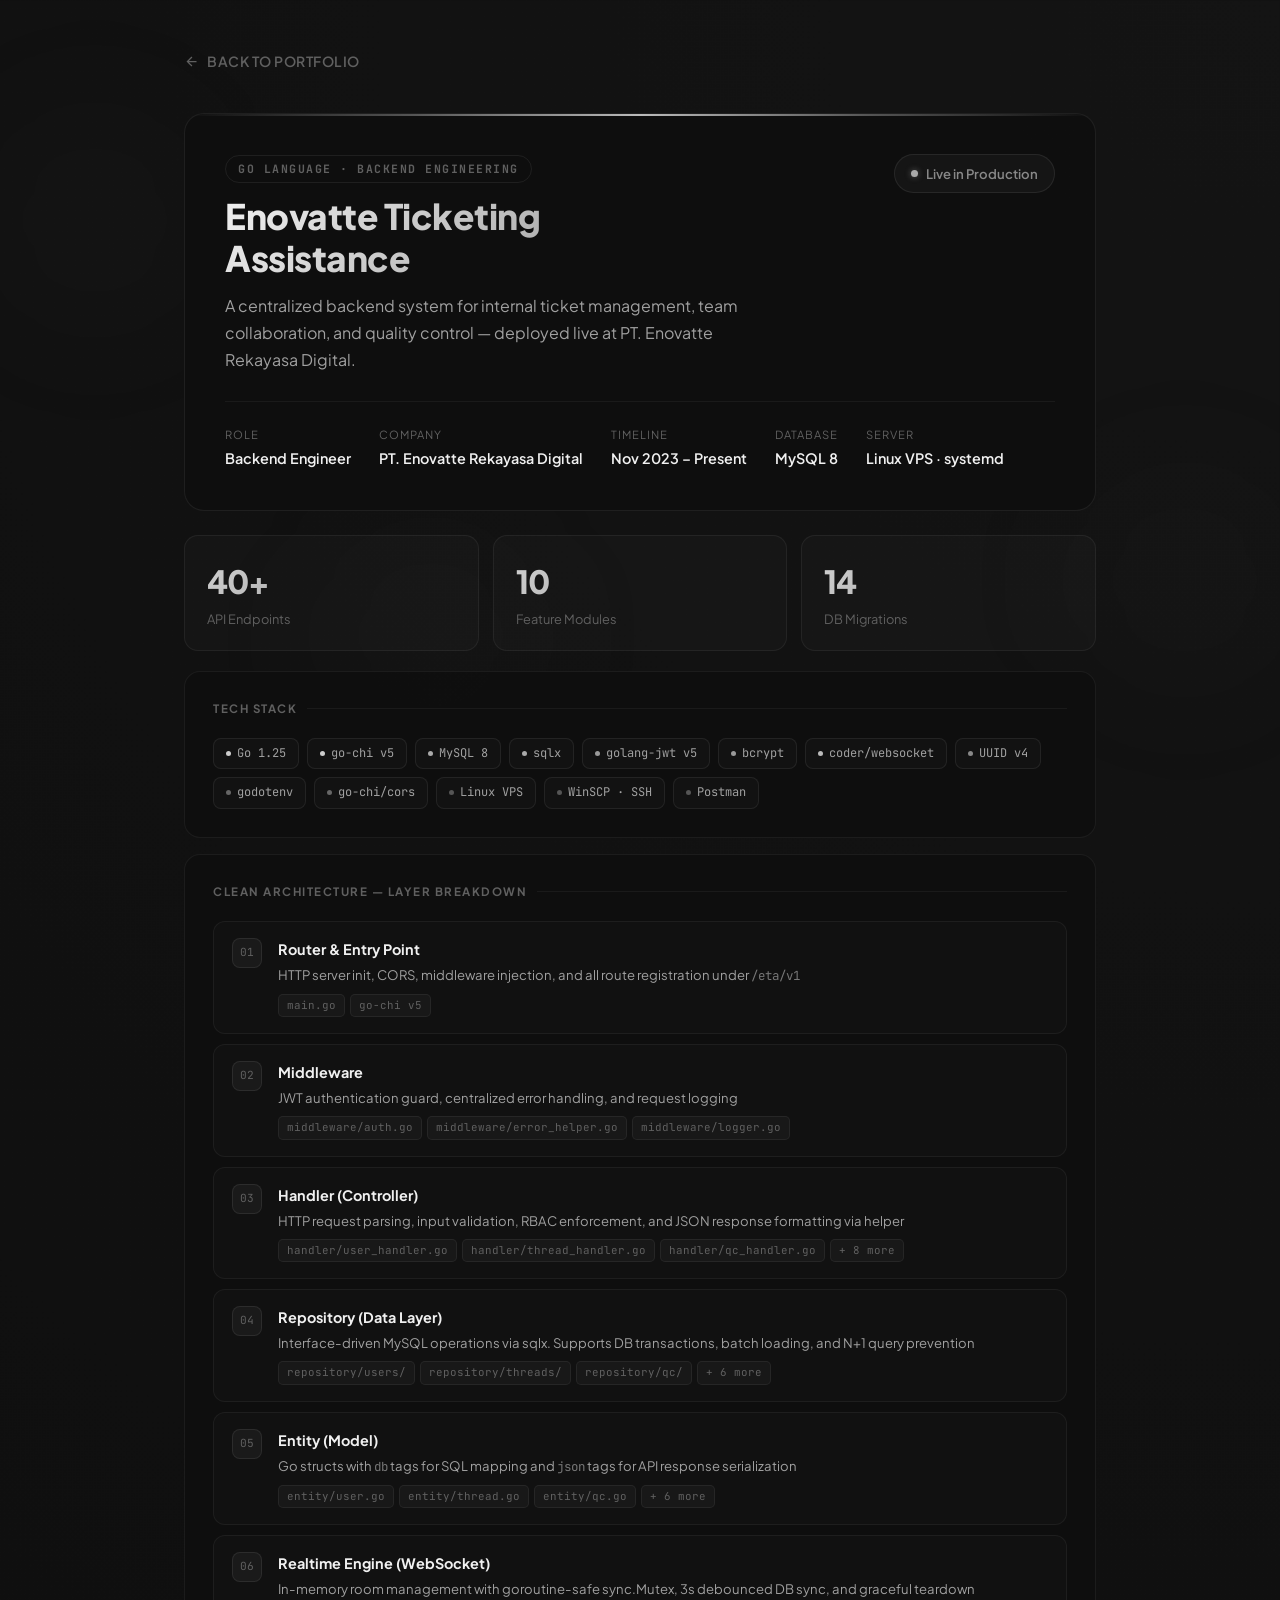
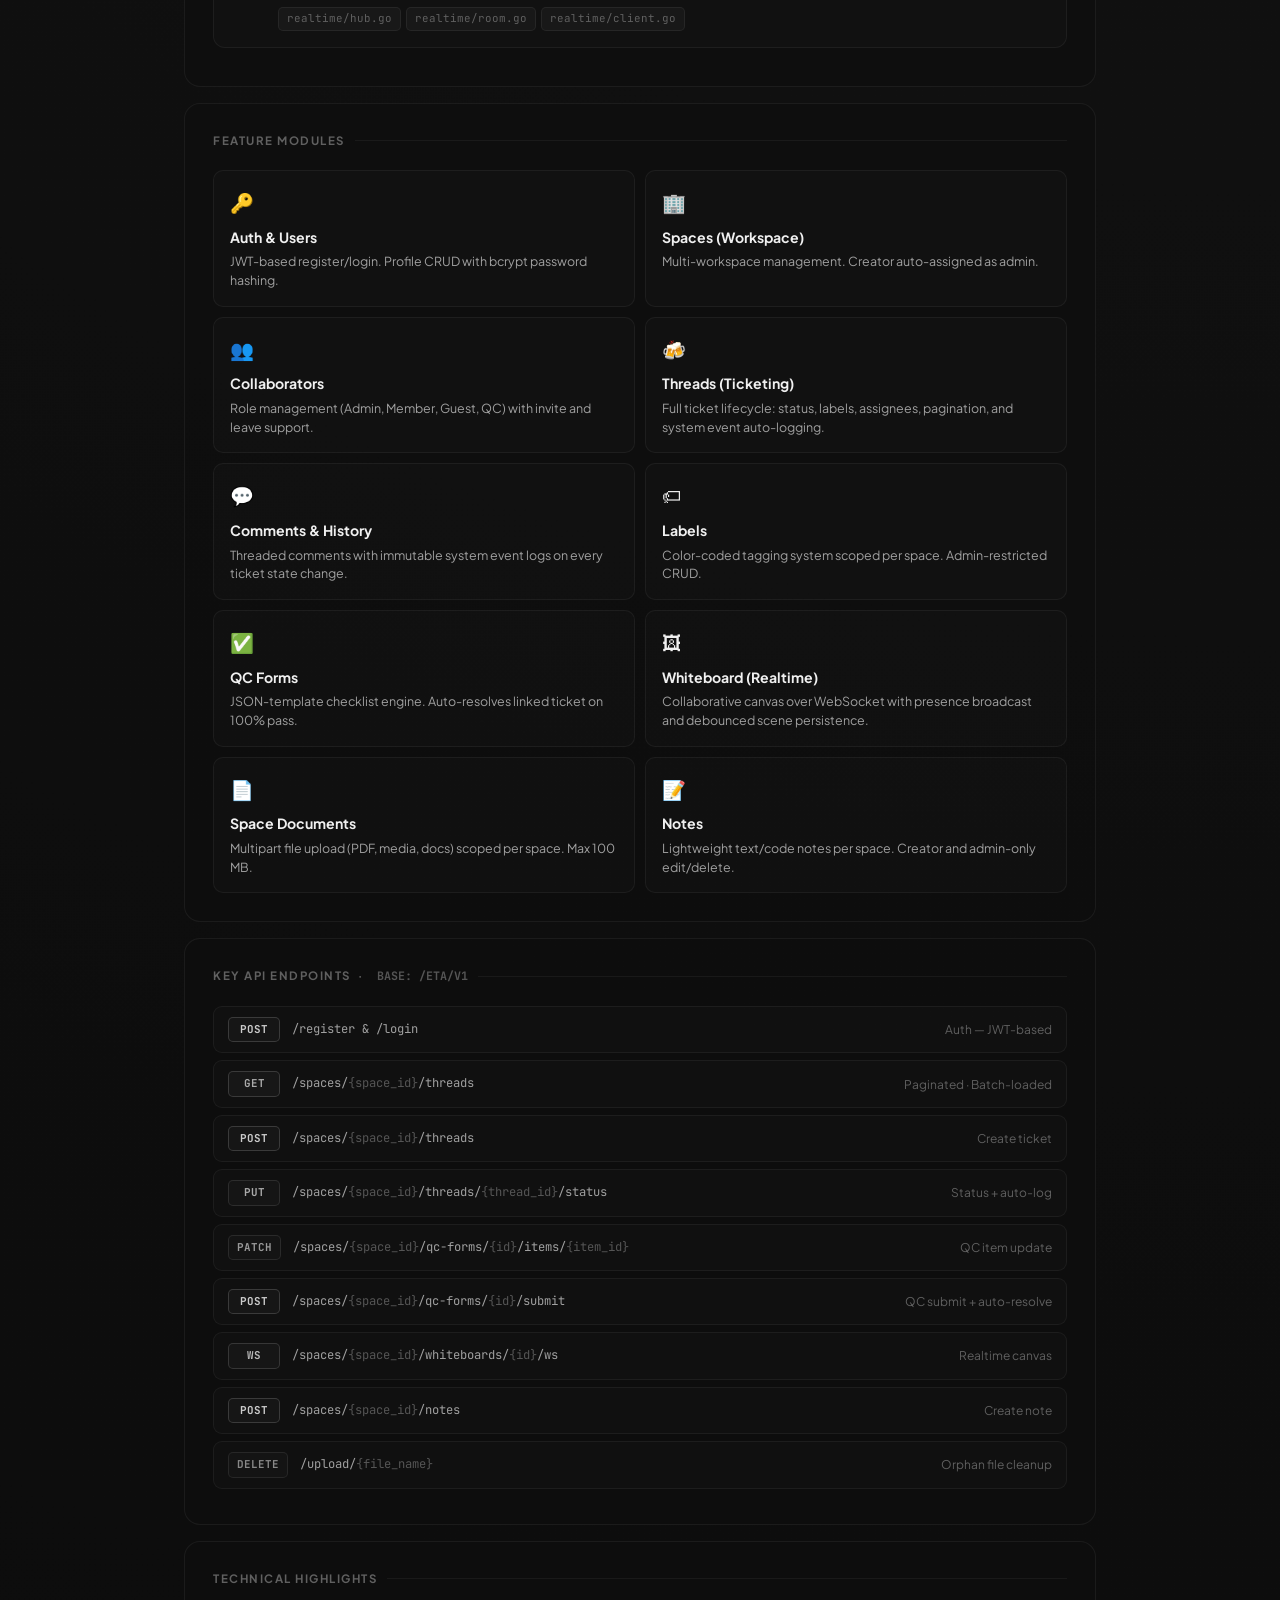
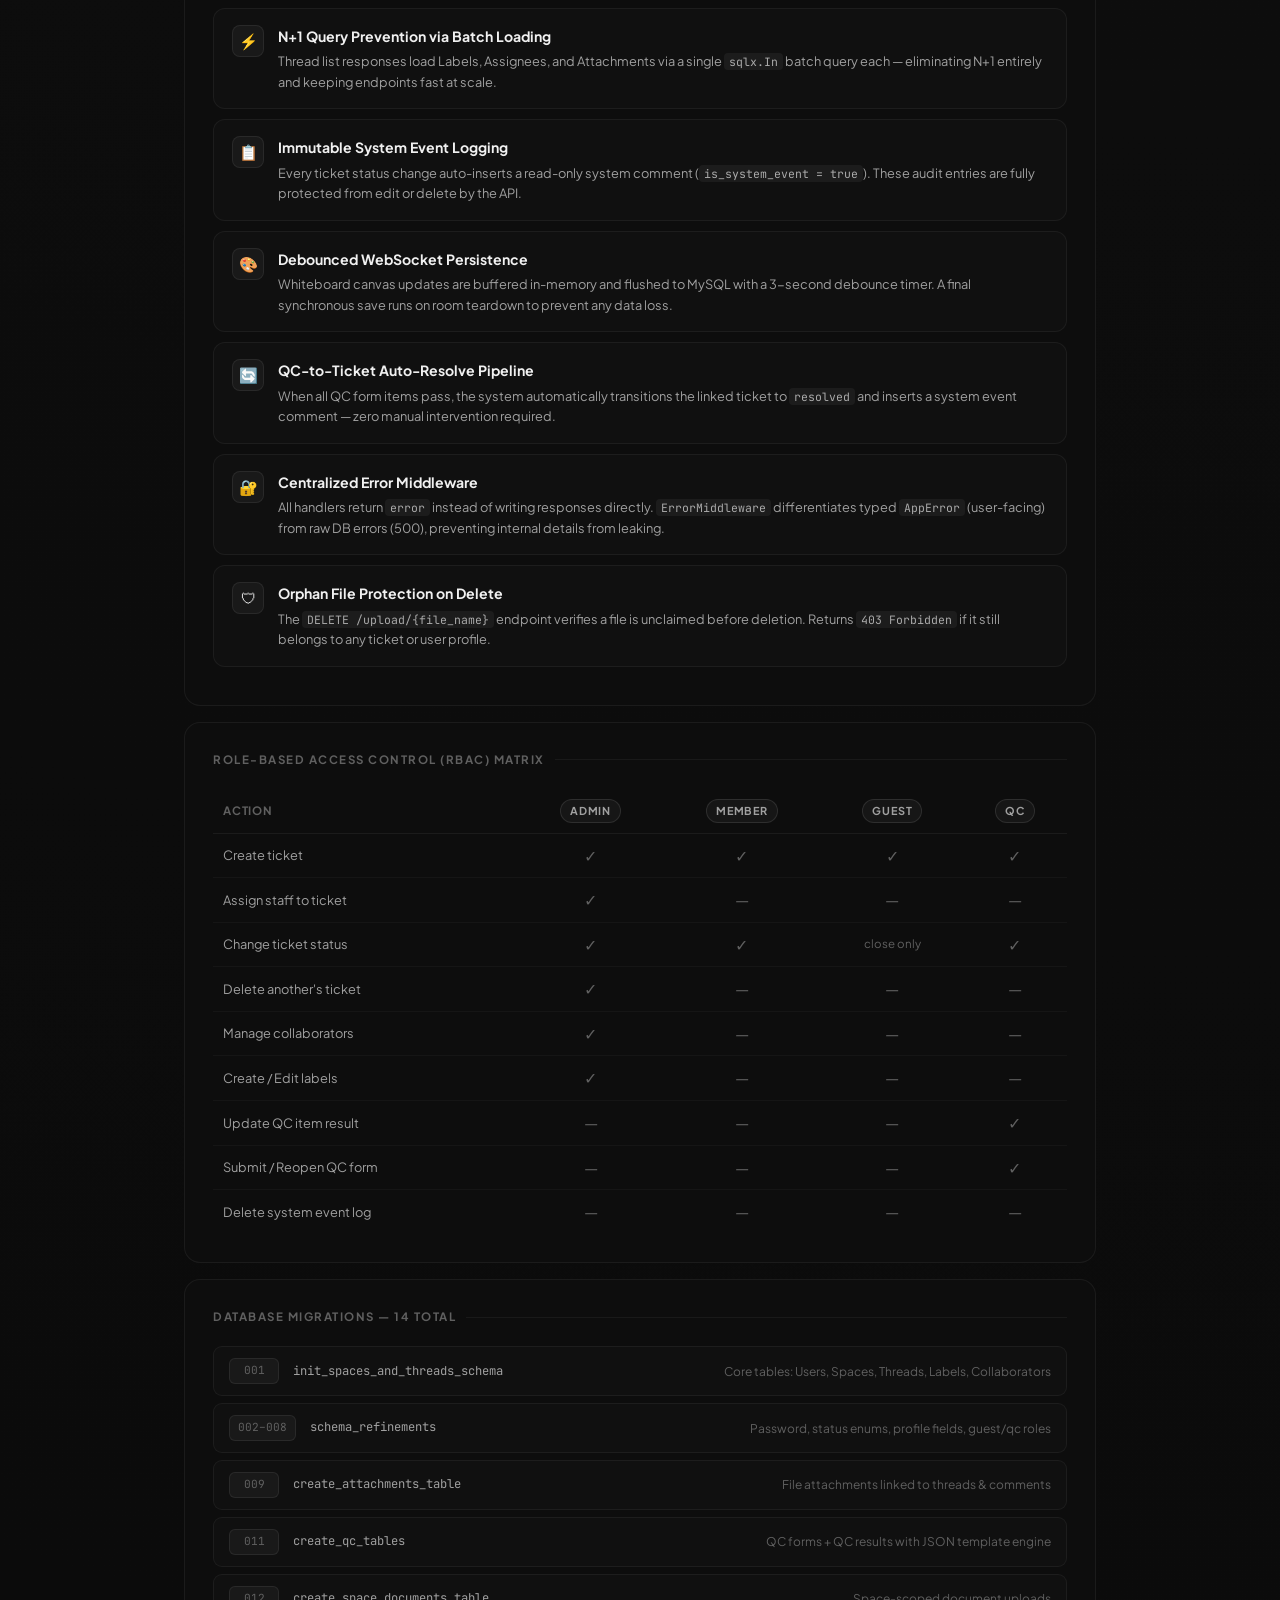
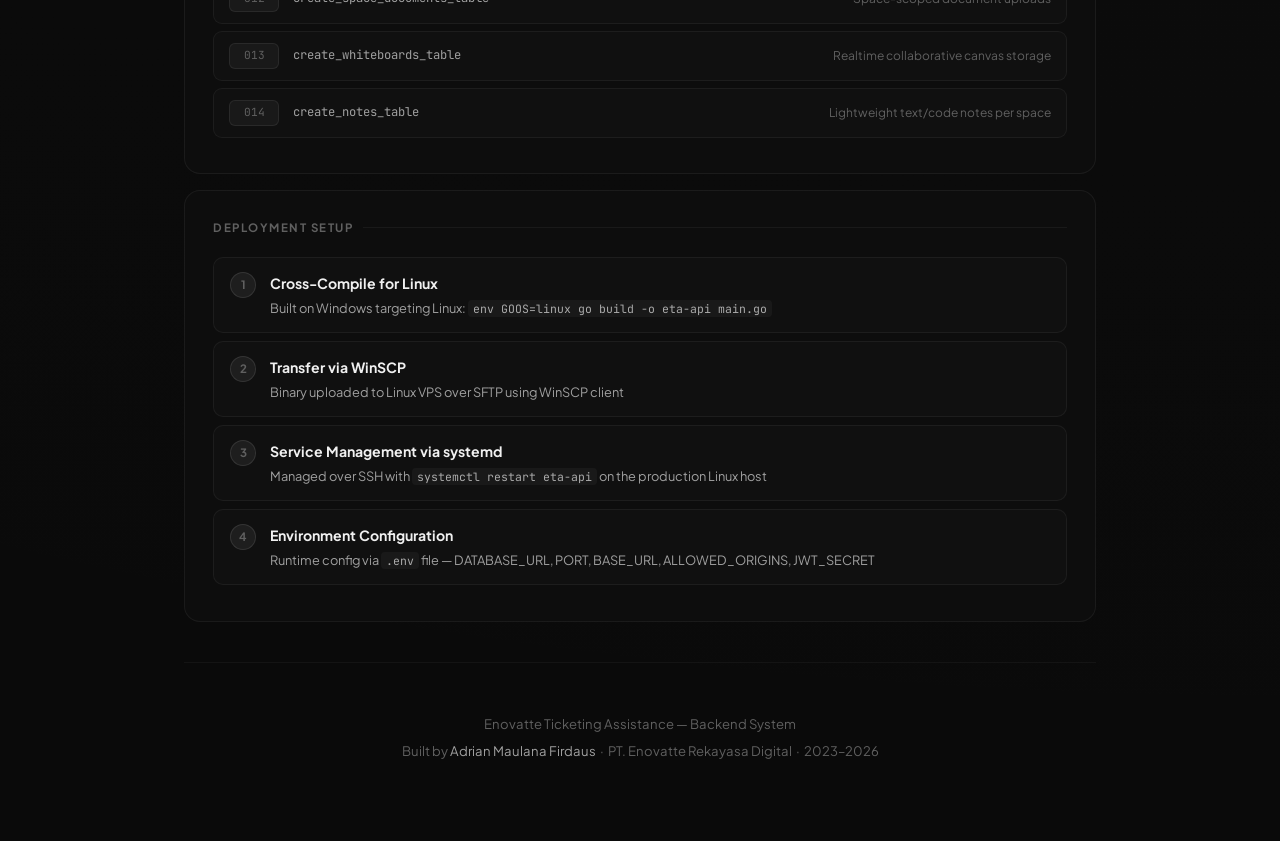
==== eta-backend.html @ fb2aeb79 "adding ETA backends porfolio" ====
<!DOCTYPE html>
<html lang="en">
<head>
    <meta charset="UTF-8">
    <meta name="viewport" content="width=device-width, initial-scale=1.0">
    <meta name="description" content="Enovatte Ticketing Assistance - Backend System built with Go Language by Adrian Maulana Firdaus">
    <title>ETA Backend · Adrian Maulana Firdaus</title>
    <link rel="preconnect" href="https://fonts.googleapis.com">
    <link href="https://fonts.googleapis.com/css2?family=Plus+Jakarta+Sans:wght@300;400;500;600;700;800&family=JetBrains+Mono:wght@400;500&display=swap" rel="stylesheet">
    <link rel="stylesheet" href="styles.css">
    <style>
        body { padding-bottom: 0; }
        .eta-page { max-width: 960px; margin: 0 auto; padding: 50px 24px 80px; position: relative; }

        .back-link {
            display: inline-flex; align-items: center; gap: 8px;
            color: var(--text-muted); font-size: 0.875rem; font-weight: 600;
            text-decoration: none; margin-bottom: 40px;
            transition: var(--transition-smooth);
            text-transform: uppercase; letter-spacing: 0.5px;
        }
        .back-link:hover { color: var(--text-secondary); }
        .back-link svg { width: 15px; height: 15px; fill: currentColor; }

        .eta-hero {
            background: rgba(14,14,14,0.8); border: 1px solid rgba(255,255,255,0.07);
            border-radius: 20px; padding: 40px; margin-bottom: 24px;
            position: relative; overflow: hidden;
        }
        .eta-hero::before {
            content: ''; position: absolute; top: 0; left: 0; width: 100%; height: 2px;
            background: linear-gradient(90deg, transparent, #555, #bbb, #555, transparent);
        }
        .eta-hero-top {
            display: flex; justify-content: space-between; align-items: flex-start;
            gap: 20px; flex-wrap: wrap; margin-bottom: 28px;
        }
        .eta-label {
            font-size: 0.72rem; font-weight: 700; text-transform: uppercase;
            letter-spacing: 1.5px; color: var(--text-muted);
            border: 1px solid rgba(255,255,255,0.07); padding: 4px 12px; border-radius: 20px;
            display: inline-block; margin-bottom: 12px;
            font-family: 'JetBrains Mono', monospace;
        }
        .eta-hero h1 {
            font-size: 2.2rem; font-weight: 800; letter-spacing: -0.5px;
            background: linear-gradient(135deg, #f0f0f0 0%, #888 100%);
            -webkit-background-clip: text; -webkit-text-fill-color: transparent;
            background-clip: text; line-height: 1.2; margin-bottom: 12px;
        }
        .eta-hero-sub { color: var(--text-secondary); font-size: 1rem; line-height: 1.7; max-width: 520px; }
        .live-pill {
            display: inline-flex; align-items: center; gap: 8px;
            background: rgba(255,255,255,0.03); border: 1px solid rgba(255,255,255,0.08);
            padding: 8px 16px; border-radius: 100px;
            font-size: 0.82rem; font-weight: 600; color: #888; white-space: nowrap;
        }
        .live-dot {
            width: 7px; height: 7px; border-radius: 50%; background: #aaa;
            box-shadow: 0 0 6px rgba(200,200,200,0.4);
            animation: blink 2s ease-in-out infinite;
        }
        @keyframes blink { 0%,100%{opacity:1} 50%{opacity:0.3} }

        .hero-meta { display: flex; flex-wrap: wrap; gap: 28px; padding-top: 24px; border-top: 1px solid rgba(255,255,255,0.05); }
        .m-item { display: flex; flex-direction: column; gap: 3px; }
        .m-label { font-size: 0.7rem; text-transform: uppercase; letter-spacing: 1px; color: var(--text-muted); }
        .m-val { font-size: 0.9rem; font-weight: 600; color: var(--text-primary); }

        /* Stats */
        .eta-stats { display: grid; grid-template-columns: repeat(3, 1fr); gap: 14px; margin-bottom: 20px; }
        .stat-box {
            background: rgba(255,255,255,0.02); border: 1px solid rgba(255,255,255,0.06);
            border-radius: 14px; padding: 20px 22px; transition: var(--transition-smooth);
        }
        .stat-box:hover { border-color: rgba(180,180,180,0.12); transform: translateY(-2px); }
        .stat-num {
            font-size: 2rem; font-weight: 800; letter-spacing: -1px;
            background: var(--accent-gradient);
            -webkit-background-clip: text; -webkit-text-fill-color: transparent; background-clip: text;
        }
        .stat-lbl { font-size: 0.8rem; color: var(--text-muted); margin-top: 2px; }

        /* Cards */
        .e-card {
            background: rgba(14,14,14,0.8); border: 1px solid rgba(255,255,255,0.06);
            border-radius: 16px; padding: 28px; margin-bottom: 16px;
            transition: var(--transition-smooth);
        }
        .e-card:hover { border-color: rgba(150,150,150,0.12); background: rgba(18,18,18,0.8); }

        .sec-hd {
            font-size: 0.72rem; font-weight: 700; text-transform: uppercase;
            letter-spacing: 1.5px; color: var(--text-muted); margin-bottom: 20px;
            display: flex; align-items: center; gap: 10px;
        }
        .sec-hd::after { content: ''; flex: 1; height: 1px; background: rgba(255,255,255,0.05); }

        /* Tech tags */
        .tag-list { display: flex; flex-wrap: wrap; gap: 8px; }
        .t-tag {
            display: inline-flex; align-items: center; gap: 6px;
            font-family: 'JetBrains Mono', monospace; font-size: 0.75rem;
            background: rgba(255,255,255,0.02); border: 1px solid rgba(255,255,255,0.07);
            color: var(--text-secondary); padding: 5px 12px; border-radius: 8px;
            transition: var(--transition-smooth);
        }
        .t-tag:hover { border-color: rgba(180,180,180,0.18); color: var(--text-primary); }
        .t-dot { width: 5px; height: 5px; border-radius: 50%; flex-shrink: 0; }

        /* Arch layers */
        .a-layer {
            display: flex; gap: 16px; align-items: flex-start;
            background: rgba(255,255,255,0.015); border: 1px solid rgba(255,255,255,0.05);
            border-radius: 12px; padding: 16px 18px; margin-bottom: 10px;
            transition: var(--transition-smooth);
        }
        .a-layer:hover { border-color: rgba(150,150,150,0.12); }
        .a-num {
            width: 30px; height: 30px; border-radius: 8px; flex-shrink: 0;
            background: rgba(255,255,255,0.04); border: 1px solid rgba(255,255,255,0.08);
            display: flex; align-items: center; justify-content: center;
            font-family: 'JetBrains Mono', monospace; font-size: 0.7rem; color: var(--text-muted);
        }
        .a-name { font-weight: 700; font-size: 0.9rem; color: var(--text-primary); margin-bottom: 3px; }
        .a-desc { font-size: 0.82rem; color: var(--text-secondary); margin-bottom: 8px; }
        .a-files { display: flex; flex-wrap: wrap; gap: 5px; }
        .ff {
            font-family: 'JetBrains Mono', monospace; font-size: 0.68rem;
            background: rgba(255,255,255,0.03); border: 1px solid rgba(255,255,255,0.06);
            color: var(--text-muted); padding: 2px 8px; border-radius: 5px;
        }
        .ic { font-family: 'JetBrains Mono', monospace; font-size: 0.78rem; color: #777; }

        /* Modules */
        .mod-grid { display: grid; grid-template-columns: 1fr 1fr; gap: 10px; }
        .mod-box {
            background: rgba(255,255,255,0.015); border: 1px solid rgba(255,255,255,0.05);
            border-radius: 10px; padding: 16px; transition: var(--transition-smooth);
        }
        .mod-box:hover { border-color: rgba(150,150,150,0.12); }
        .mod-icon { font-size: 1.2rem; margin-bottom: 8px; }
        .mod-name { font-weight: 700; font-size: 0.88rem; color: var(--text-primary); margin-bottom: 4px; }
        .mod-desc { font-size: 0.78rem; color: var(--text-secondary); line-height: 1.5; }

        /* Endpoints */
        .ep-row {
            display: flex; align-items: center; gap: 12px;
            background: rgba(255,255,255,0.015); border: 1px solid rgba(255,255,255,0.05);
            border-radius: 9px; padding: 10px 14px; margin-bottom: 7px;
            transition: var(--transition-smooth);
        }
        .ep-row:hover { border-color: rgba(150,150,150,0.12); }
        .meth {
            font-family: 'JetBrains Mono', monospace; font-size: 0.68rem; font-weight: 700;
            padding: 3px 8px; border-radius: 5px; min-width: 52px; text-align: center;
            flex-shrink: 0; border: 1px solid;
        }
        .m-g { color: #aaa; border-color: rgba(200,200,200,0.2); background: rgba(200,200,200,0.04); }
        .m-p { color: #ccc; border-color: rgba(220,220,220,0.18); background: rgba(220,220,220,0.03); }
        .m-u { color: #aaa; border-color: rgba(180,180,180,0.15); background: rgba(180,180,180,0.03); }
        .m-d { color: #888; border-color: rgba(150,150,150,0.15); background: rgba(150,150,150,0.03); }
        .m-pa { color: #999; border-color: rgba(170,170,170,0.15); background: rgba(170,170,170,0.03); }
        .m-w { color: #bbb; border-color: rgba(200,200,200,0.18); background: rgba(200,200,200,0.03); }
        .ep-path {
            font-family: 'JetBrains Mono', monospace; font-size: 0.76rem;
            color: var(--text-secondary); flex: 1; overflow: hidden; text-overflow: ellipsis;
        }
        .ep-path em { color: #555; font-style: normal; }
        .ep-note { font-size: 0.75rem; color: var(--text-muted); white-space: nowrap; }

        /* Highlights */
        .hi-box {
            display: flex; gap: 14px; align-items: flex-start; padding: 16px 18px;
            margin-bottom: 10px; background: rgba(255,255,255,0.015);
            border: 1px solid rgba(255,255,255,0.05); border-radius: 12px;
            transition: var(--transition-smooth);
        }
        .hi-box:hover { border-color: rgba(150,150,150,0.12); }
        .hi-ic {
            width: 32px; height: 32px; border-radius: 8px; flex-shrink: 0;
            background: rgba(255,255,255,0.04); border: 1px solid rgba(255,255,255,0.07);
            display: flex; align-items: center; justify-content: center; font-size: 0.95rem;
        }
        .hi-title { font-weight: 700; font-size: 0.88rem; color: var(--text-primary); margin-bottom: 4px; }
        .hi-desc { font-size: 0.8rem; color: var(--text-secondary); line-height: 1.6; }
        .hi-desc code {
            font-family: 'JetBrains Mono', monospace; font-size: 0.72rem;
            background: rgba(255,255,255,0.05); padding: 1px 5px; border-radius: 4px; color: #aaa;
        }

        /* RBAC */
        .rbac-wrap { overflow-x: auto; }
        .rbac-t { width: 100%; border-collapse: collapse; font-size: 0.8rem; }
        .rbac-t th {
            text-align: center; padding: 10px; color: var(--text-muted); font-weight: 700;
            font-size: 0.72rem; text-transform: uppercase; letter-spacing: 0.8px;
            border-bottom: 1px solid rgba(255,255,255,0.06);
        }
        .rbac-t th:first-child { text-align: left; }
        .rbac-t td {
            padding: 9px 10px; text-align: center;
            border-bottom: 1px solid rgba(255,255,255,0.03); color: var(--text-muted);
        }
        .rbac-t td:first-child { text-align: left; color: var(--text-secondary); }
        .rbac-t tr:last-child td { border-bottom: none; }
        .rbac-t tr:hover td { background: rgba(255,255,255,0.02); }
        .ry { color: #aaa; font-size: 1rem; }
        .rn { color: rgba(255,255,255,0.1); font-size: 1rem; }
        .rs { font-size: 0.72rem; color: #555; }
        .role-pill {
            display: inline-block; font-size: 0.68rem; font-weight: 700;
            padding: 2px 9px; border-radius: 20px; border: 1px solid rgba(255,255,255,0.1);
            color: var(--text-secondary); background: rgba(255,255,255,0.04);
        }

        /* Migrations */
        .mig-row {
            display: flex; align-items: center; gap: 14px; padding: 11px 15px;
            margin-bottom: 7px; background: rgba(255,255,255,0.015);
            border: 1px solid rgba(255,255,255,0.05); border-radius: 9px;
            transition: var(--transition-smooth);
        }
        .mig-row:hover { border-color: rgba(150,150,150,0.1); }
        .mig-n {
            font-family: 'JetBrains Mono', monospace; font-size: 0.7rem; color: var(--text-muted);
            background: rgba(255,255,255,0.04); border: 1px solid rgba(255,255,255,0.07);
            border-radius: 6px; padding: 3px 8px; min-width: 50px; text-align: center; flex-shrink: 0;
        }
        .mig-name { font-family: 'JetBrains Mono', monospace; font-size: 0.76rem; color: var(--text-secondary); flex: 1; }
        .mig-desc { font-size: 0.75rem; color: var(--text-muted); text-align: right; }

        /* Deploy */
        .dep-row {
            display: flex; gap: 14px; align-items: flex-start; padding: 14px 16px;
            margin-bottom: 8px; background: rgba(255,255,255,0.015);
            border: 1px solid rgba(255,255,255,0.05); border-radius: 10px;
            transition: var(--transition-smooth);
        }
        .dep-row:hover { border-color: rgba(150,150,150,0.1); }
        .dep-num {
            width: 26px; height: 26px; border-radius: 50%; flex-shrink: 0;
            background: rgba(255,255,255,0.06); border: 1px solid rgba(255,255,255,0.1);
            display: flex; align-items: center; justify-content: center;
            font-size: 0.72rem; font-weight: 700; color: var(--text-muted);
        }
        .dep-title { font-weight: 700; font-size: 0.88rem; color: var(--text-primary); margin-bottom: 3px; }
        .dep-desc { font-size: 0.8rem; color: var(--text-secondary); }
        .dep-desc code {
            font-family: 'JetBrains Mono', monospace; font-size: 0.72rem;
            background: rgba(255,255,255,0.04); padding: 1px 5px; border-radius: 4px; color: #aaa;
        }

        /* Footer */
        .eta-ft {
            text-align: center; padding: 50px 0 0; color: var(--text-muted); font-size: 0.82rem;
            border-top: 1px solid rgba(255,255,255,0.04); margin-top: 40px;
        }
        .eta-ft a { color: var(--text-secondary); transition: var(--transition-smooth); }
        .eta-ft a:hover { color: var(--text-primary); }

        @media(max-width:600px) {
            .eta-stats { grid-template-columns: 1fr; }
            .mod-grid { grid-template-columns: 1fr; }
        }
    </style>
</head>
<body>
    <div class="glow-blob blob-1"></div>
    <div class="glow-blob blob-2"></div>
    <div class="glow-blob blob-3"></div>

    <div class="eta-page">

        <!-- BACK -->
        <a href="index.html" class="back-link">
            <svg viewBox="0 0 24 24"><path d="M20 11H7.83l5.59-5.59L12 4l-8 8 8 8 1.41-1.41L7.83 13H20v-2z"/></svg>
            Back to Portfolio
        </a>

        <!-- HERO -->
        <div class="eta-hero">
            <div class="eta-hero-top">
                <div>
                    <div class="eta-label">Go Language &middot; Backend Engineering</div>
                    <h1>Enovatte Ticketing<br>Assistance</h1>
                    <p class="eta-hero-sub">
                        A centralized backend system for internal ticket management, team collaboration, and quality control &mdash; deployed live at PT. Enovatte Rekayasa Digital.
                    </p>
                </div>
                <div class="live-pill">
                    <div class="live-dot"></div>
                    Live in Production
                </div>
            </div>
            <div class="hero-meta">
                <div class="m-item"><div class="m-label">Role</div><div class="m-val">Backend Engineer</div></div>
                <div class="m-item"><div class="m-label">Company</div><div class="m-val">PT. Enovatte Rekayasa Digital</div></div>
                <div class="m-item"><div class="m-label">Timeline</div><div class="m-val">Nov 2023 &ndash; Present</div></div>
                <div class="m-item"><div class="m-label">Database</div><div class="m-val">MySQL 8</div></div>
                <div class="m-item"><div class="m-label">Server</div><div class="m-val">Linux VPS &middot; systemd</div></div>
            </div>
        </div>

        <!-- STATS -->
        <div class="eta-stats">
            <div class="stat-box"><div class="stat-num">40+</div><div class="stat-lbl">API Endpoints</div></div>
            <div class="stat-box"><div class="stat-num">10</div><div class="stat-lbl">Feature Modules</div></div>
            <div class="stat-box"><div class="stat-num">14</div><div class="stat-lbl">DB Migrations</div></div>
        </div>

        <!-- TECH STACK -->
        <div class="e-card">
            <div class="sec-hd">Tech Stack</div>
            <div class="tag-list">
                <span class="t-tag"><span class="t-dot" style="background:#ccc"></span>Go 1.25</span>
                <span class="t-tag"><span class="t-dot" style="background:#ccc"></span>go-chi v5</span>
                <span class="t-tag"><span class="t-dot" style="background:#aaa"></span>MySQL 8</span>
                <span class="t-tag"><span class="t-dot" style="background:#aaa"></span>sqlx</span>
                <span class="t-tag"><span class="t-dot" style="background:#999"></span>golang-jwt v5</span>
                <span class="t-tag"><span class="t-dot" style="background:#999"></span>bcrypt</span>
                <span class="t-tag"><span class="t-dot" style="background:#bbb"></span>coder/websocket</span>
                <span class="t-tag"><span class="t-dot" style="background:#888"></span>UUID v4</span>
                <span class="t-tag"><span class="t-dot" style="background:#666"></span>godotenv</span>
                <span class="t-tag"><span class="t-dot" style="background:#666"></span>go-chi/cors</span>
                <span class="t-tag"><span class="t-dot" style="background:#555"></span>Linux VPS</span>
                <span class="t-tag"><span class="t-dot" style="background:#555"></span>WinSCP &middot; SSH</span>
                <span class="t-tag"><span class="t-dot" style="background:#555"></span>Postman</span>
            </div>
        </div>

        <!-- ARCHITECTURE -->
        <div class="e-card">
            <div class="sec-hd">Clean Architecture &mdash; Layer Breakdown</div>

            <div class="a-layer">
                <div class="a-num">01</div>
                <div>
                    <div class="a-name">Router &amp; Entry Point</div>
                    <div class="a-desc">HTTP server init, CORS, middleware injection, and all route registration under <span class="ic">/eta/v1</span></div>
                    <div class="a-files"><span class="ff">main.go</span><span class="ff">go-chi v5</span></div>
                </div>
            </div>

            <div class="a-layer">
                <div class="a-num">02</div>
                <div>
                    <div class="a-name">Middleware</div>
                    <div class="a-desc">JWT authentication guard, centralized error handling, and request logging</div>
                    <div class="a-files">
                        <span class="ff">middleware/auth.go</span>
                        <span class="ff">middleware/error_helper.go</span>
                        <span class="ff">middleware/logger.go</span>
                    </div>
                </div>
            </div>

            <div class="a-layer">
                <div class="a-num">03</div>
                <div>
                    <div class="a-name">Handler (Controller)</div>
                    <div class="a-desc">HTTP request parsing, input validation, RBAC enforcement, and JSON response formatting via helper</div>
                    <div class="a-files">
                        <span class="ff">handler/user_handler.go</span>
                        <span class="ff">handler/thread_handler.go</span>
                        <span class="ff">handler/qc_handler.go</span>
                        <span class="ff">+ 8 more</span>
                    </div>
                </div>
            </div>

            <div class="a-layer">
                <div class="a-num">04</div>
                <div>
                    <div class="a-name">Repository (Data Layer)</div>
                    <div class="a-desc">Interface-driven MySQL operations via sqlx. Supports DB transactions, batch loading, and N+1 query prevention</div>
                    <div class="a-files">
                        <span class="ff">repository/users/</span>
                        <span class="ff">repository/threads/</span>
                        <span class="ff">repository/qc/</span>
                        <span class="ff">+ 6 more</span>
                    </div>
                </div>
            </div>

            <div class="a-layer">
                <div class="a-num">05</div>
                <div>
                    <div class="a-name">Entity (Model)</div>
                    <div class="a-desc">Go structs with <span class="ic">db</span> tags for SQL mapping and <span class="ic">json</span> tags for API response serialization</div>
                    <div class="a-files">
                        <span class="ff">entity/user.go</span>
                        <span class="ff">entity/thread.go</span>
                        <span class="ff">entity/qc.go</span>
                        <span class="ff">+ 6 more</span>
                    </div>
                </div>
            </div>

            <div class="a-layer">
                <div class="a-num">06</div>
                <div>
                    <div class="a-name">Realtime Engine (WebSocket)</div>
                    <div class="a-desc">In-memory room management with goroutine-safe sync.Mutex, 3s debounced DB sync, and graceful teardown</div>
                    <div class="a-files">
                        <span class="ff">realtime/hub.go</span>
                        <span class="ff">realtime/room.go</span>
                        <span class="ff">realtime/client.go</span>
                    </div>
                </div>
            </div>
        </div>

        <!-- MODULES -->
        <div class="e-card">
            <div class="sec-hd">Feature Modules</div>
            <div class="mod-grid">
                <div class="mod-box">
                    <div class="mod-icon">&#128273;</div>
                    <div class="mod-name">Auth &amp; Users</div>
                    <div class="mod-desc">JWT-based register/login. Profile CRUD with bcrypt password hashing.</div>
                </div>
                <div class="mod-box">
                    <div class="mod-icon">&#127970;</div>
                    <div class="mod-name">Spaces (Workspace)</div>
                    <div class="mod-desc">Multi-workspace management. Creator auto-assigned as admin.</div>
                </div>
                <div class="mod-box">
                    <div class="mod-icon">&#128101;</div>
                    <div class="mod-name">Collaborators</div>
                    <div class="mod-desc">Role management (Admin, Member, Guest, QC) with invite and leave support.</div>
                </div>
                <div class="mod-box">
                    <div class="mod-icon">&#127867;</div>
                    <div class="mod-name">Threads (Ticketing)</div>
                    <div class="mod-desc">Full ticket lifecycle: status, labels, assignees, pagination, and system event auto-logging.</div>
                </div>
                <div class="mod-box">
                    <div class="mod-icon">&#128172;</div>
                    <div class="mod-name">Comments &amp; History</div>
                    <div class="mod-desc">Threaded comments with immutable system event logs on every ticket state change.</div>
                </div>
                <div class="mod-box">
                    <div class="mod-icon">&#127991;</div>
                    <div class="mod-name">Labels</div>
                    <div class="mod-desc">Color-coded tagging system scoped per space. Admin-restricted CRUD.</div>
                </div>
                <div class="mod-box">
                    <div class="mod-icon">&#9989;</div>
                    <div class="mod-name">QC Forms</div>
                    <div class="mod-desc">JSON-template checklist engine. Auto-resolves linked ticket on 100% pass.</div>
                </div>
                <div class="mod-box">
                    <div class="mod-icon">&#128444;</div>
                    <div class="mod-name">Whiteboard (Realtime)</div>
                    <div class="mod-desc">Collaborative canvas over WebSocket with presence broadcast and debounced scene persistence.</div>
                </div>
                <div class="mod-box">
                    <div class="mod-icon">&#128196;</div>
                    <div class="mod-name">Space Documents</div>
                    <div class="mod-desc">Multipart file upload (PDF, media, docs) scoped per space. Max 100 MB.</div>
                </div>
                <div class="mod-box">
                    <div class="mod-icon">&#128221;</div>
                    <div class="mod-name">Notes</div>
                    <div class="mod-desc">Lightweight text/code notes per space. Creator and admin-only edit/delete.</div>
                </div>
            </div>
        </div>

        <!-- KEY ENDPOINTS -->
        <div class="e-card">
            <div class="sec-hd">Key API Endpoints &nbsp;&middot;&nbsp; <span style="font-family:'JetBrains Mono',monospace;font-size:0.73rem;color:#555;letter-spacing:0">Base: /eta/v1</span></div>

            <div class="ep-row">
                <span class="meth m-p">POST</span>
                <span class="ep-path">/register &amp; /login</span>
                <span class="ep-note">Auth &mdash; JWT-based</span>
            </div>
            <div class="ep-row">
                <span class="meth m-g">GET</span>
                <span class="ep-path">/spaces/<em>{space_id}</em>/threads</span>
                <span class="ep-note">Paginated &middot; Batch-loaded</span>
            </div>
            <div class="ep-row">
                <span class="meth m-p">POST</span>
                <span class="ep-path">/spaces/<em>{space_id}</em>/threads</span>
                <span class="ep-note">Create ticket</span>
            </div>
            <div class="ep-row">
                <span class="meth m-u">PUT</span>
                <span class="ep-path">/spaces/<em>{space_id}</em>/threads/<em>{thread_id}</em>/status</span>
                <span class="ep-note">Status + auto-log</span>
            </div>
            <div class="ep-row">
                <span class="meth m-pa">PATCH</span>
                <span class="ep-path">/spaces/<em>{space_id}</em>/qc-forms/<em>{id}</em>/items/<em>{item_id}</em></span>
                <span class="ep-note">QC item update</span>
            </div>
            <div class="ep-row">
                <span class="meth m-p">POST</span>
                <span class="ep-path">/spaces/<em>{space_id}</em>/qc-forms/<em>{id}</em>/submit</span>
                <span class="ep-note">QC submit + auto-resolve</span>
            </div>
            <div class="ep-row">
                <span class="meth m-w">WS</span>
                <span class="ep-path">/spaces/<em>{space_id}</em>/whiteboards/<em>{id}</em>/ws</span>
                <span class="ep-note">Realtime canvas</span>
            </div>
            <div class="ep-row">
                <span class="meth m-p">POST</span>
                <span class="ep-path">/spaces/<em>{space_id}</em>/notes</span>
                <span class="ep-note">Create note</span>
            </div>
            <div class="ep-row">
                <span class="meth m-d">DELETE</span>
                <span class="ep-path">/upload/<em>{file_name}</em></span>
                <span class="ep-note">Orphan file cleanup</span>
            </div>
        </div>

        <!-- HIGHLIGHTS -->
        <div class="e-card">
            <div class="sec-hd">Technical Highlights</div>

            <div class="hi-box">
                <div class="hi-ic">&#9889;</div>
                <div>
                    <div class="hi-title">N+1 Query Prevention via Batch Loading</div>
                    <div class="hi-desc">Thread list responses load Labels, Assignees, and Attachments via a single <code>sqlx.In</code> batch query each &mdash; eliminating N+1 entirely and keeping endpoints fast at scale.</div>
                </div>
            </div>

            <div class="hi-box">
                <div class="hi-ic">&#128203;</div>
                <div>
                    <div class="hi-title">Immutable System Event Logging</div>
                    <div class="hi-desc">Every ticket status change auto-inserts a read-only system comment (<code>is_system_event = true</code>). These audit entries are fully protected from edit or delete by the API.</div>
                </div>
            </div>

            <div class="hi-box">
                <div class="hi-ic">&#127912;</div>
                <div>
                    <div class="hi-title">Debounced WebSocket Persistence</div>
                    <div class="hi-desc">Whiteboard canvas updates are buffered in-memory and flushed to MySQL with a 3-second debounce timer. A final synchronous save runs on room teardown to prevent any data loss.</div>
                </div>
            </div>

            <div class="hi-box">
                <div class="hi-ic">&#128260;</div>
                <div>
                    <div class="hi-title">QC-to-Ticket Auto-Resolve Pipeline</div>
                    <div class="hi-desc">When all QC form items pass, the system automatically transitions the linked ticket to <code>resolved</code> and inserts a system event comment &mdash; zero manual intervention required.</div>
                </div>
            </div>

            <div class="hi-box">
                <div class="hi-ic">&#128272;</div>
                <div>
                    <div class="hi-title">Centralized Error Middleware</div>
                    <div class="hi-desc">All handlers return <code>error</code> instead of writing responses directly. <code>ErrorMiddleware</code> differentiates typed <code>AppError</code> (user-facing) from raw DB errors (500), preventing internal details from leaking.</div>
                </div>
            </div>

            <div class="hi-box">
                <div class="hi-ic">&#128737;</div>
                <div>
                    <div class="hi-title">Orphan File Protection on Delete</div>
                    <div class="hi-desc">The <code>DELETE /upload/{file_name}</code> endpoint verifies a file is unclaimed before deletion. Returns <code>403 Forbidden</code> if it still belongs to any ticket or user profile.</div>
                </div>
            </div>
        </div>

        <!-- RBAC -->
        <div class="e-card">
            <div class="sec-hd">Role-Based Access Control (RBAC) Matrix</div>
            <div class="rbac-wrap">
                <table class="rbac-t">
                    <thead>
                        <tr>
                            <th>Action</th>
                            <th><span class="role-pill">Admin</span></th>
                            <th><span class="role-pill">Member</span></th>
                            <th><span class="role-pill">Guest</span></th>
                            <th><span class="role-pill">QC</span></th>
                        </tr>
                    </thead>
                    <tbody>
                        <tr><td>Create ticket</td><td class="ry">&#10003;</td><td class="ry">&#10003;</td><td class="ry">&#10003;</td><td class="ry">&#10003;</td></tr>
                        <tr><td>Assign staff to ticket</td><td class="ry">&#10003;</td><td class="rn">&mdash;</td><td class="rn">&mdash;</td><td class="rn">&mdash;</td></tr>
                        <tr><td>Change ticket status</td><td class="ry">&#10003;</td><td class="ry">&#10003;</td><td class="rs">close only</td><td class="ry">&#10003;</td></tr>
                        <tr><td>Delete another's ticket</td><td class="ry">&#10003;</td><td class="rn">&mdash;</td><td class="rn">&mdash;</td><td class="rn">&mdash;</td></tr>
                        <tr><td>Manage collaborators</td><td class="ry">&#10003;</td><td class="rn">&mdash;</td><td class="rn">&mdash;</td><td class="rn">&mdash;</td></tr>
                        <tr><td>Create / Edit labels</td><td class="ry">&#10003;</td><td class="rn">&mdash;</td><td class="rn">&mdash;</td><td class="rn">&mdash;</td></tr>
                        <tr><td>Update QC item result</td><td class="rn">&mdash;</td><td class="rn">&mdash;</td><td class="rn">&mdash;</td><td class="ry">&#10003;</td></tr>
                        <tr><td>Submit / Reopen QC form</td><td class="rn">&mdash;</td><td class="rn">&mdash;</td><td class="rn">&mdash;</td><td class="ry">&#10003;</td></tr>
                        <tr><td>Delete system event log</td><td class="rn">&mdash;</td><td class="rn">&mdash;</td><td class="rn">&mdash;</td><td class="rn">&mdash;</td></tr>
                    </tbody>
                </table>
            </div>
        </div>

        <!-- MIGRATIONS -->
        <div class="e-card">
            <div class="sec-hd">Database Migrations &mdash; 14 Total</div>
            <div class="mig-row"><div class="mig-n">001</div><div class="mig-name">init_spaces_and_threads_schema</div><div class="mig-desc">Core tables: Users, Spaces, Threads, Labels, Collaborators</div></div>
            <div class="mig-row"><div class="mig-n">002&ndash;008</div><div class="mig-name">schema_refinements</div><div class="mig-desc">Password, status enums, profile fields, guest/qc roles</div></div>
            <div class="mig-row"><div class="mig-n">009</div><div class="mig-name">create_attachments_table</div><div class="mig-desc">File attachments linked to threads &amp; comments</div></div>
            <div class="mig-row"><div class="mig-n">011</div><div class="mig-name">create_qc_tables</div><div class="mig-desc">QC forms + QC results with JSON template engine</div></div>
            <div class="mig-row"><div class="mig-n">012</div><div class="mig-name">create_space_documents_table</div><div class="mig-desc">Space-scoped document uploads</div></div>
            <div class="mig-row"><div class="mig-n">013</div><div class="mig-name">create_whiteboards_table</div><div class="mig-desc">Realtime collaborative canvas storage</div></div>
            <div class="mig-row"><div class="mig-n">014</div><div class="mig-name">create_notes_table</div><div class="mig-desc">Lightweight text/code notes per space</div></div>
        </div>

        <!-- DEPLOYMENT -->
        <div class="e-card">
            <div class="sec-hd">Deployment Setup</div>

            <div class="dep-row">
                <div class="dep-num">1</div>
                <div>
                    <div class="dep-title">Cross-Compile for Linux</div>
                    <div class="dep-desc">Built on Windows targeting Linux: <code>env GOOS=linux go build -o eta-api main.go</code></div>
                </div>
            </div>
            <div class="dep-row">
                <div class="dep-num">2</div>
                <div>
                    <div class="dep-title">Transfer via WinSCP</div>
                    <div class="dep-desc">Binary uploaded to Linux VPS over SFTP using WinSCP client</div>
                </div>
            </div>
            <div class="dep-row">
                <div class="dep-num">3</div>
                <div>
                    <div class="dep-title">Service Management via systemd</div>
                    <div class="dep-desc">Managed over SSH with <code>systemctl restart eta-api</code> on the production Linux host</div>
                </div>
            </div>
            <div class="dep-row">
                <div class="dep-num">4</div>
                <div>
                    <div class="dep-title">Environment Configuration</div>
                    <div class="dep-desc">Runtime config via <code>.env</code> file &mdash; DATABASE_URL, PORT, BASE_URL, ALLOWED_ORIGINS, JWT_SECRET</div>
                </div>
            </div>
        </div>

        <!-- FOOTER -->
        <div class="eta-ft">
            <p>Enovatte Ticketing Assistance &mdash; Backend System</p>
            <p style="margin-top:6px">Built by <a href="index.html">Adrian Maulana Firdaus</a> &nbsp;&middot;&nbsp; PT. Enovatte Rekayasa Digital &nbsp;&middot;&nbsp; 2023&ndash;2026</p>
        </div>

    </div>

    <script>
        const io = new IntersectionObserver(function(entries) {
            entries.forEach(function(e) {
                if (e.isIntersecting) {
                    e.target.style.opacity = '1';
                    e.target.style.transform = 'translateY(0)';
                    io.unobserve(e.target);
                }
            });
        }, { threshold: 0.04 });

        var els = document.querySelectorAll('.e-card,.stat-box,.a-layer,.mod-box,.ep-row,.hi-box,.mig-row,.dep-row');
        for (var i = 0; i < els.length; i++) {
            els[i].style.opacity = '0';
            els[i].style.transform = 'translateY(14px)';
            els[i].style.transition = 'opacity 0.4s ease, transform 0.4s ease, border-color 0.3s';
            io.observe(els[i]);
        }
    </script>
</body>
</html>
---- styles.css ----
/* Custom Fonts */
@import url('https://fonts.googleapis.com/css2?family=Plus+Jakarta+Sans:wght@300;400;500;600;700;800&display=swap');

/* Style Variables - Black & Gray Theme */
:root {
    --bg-main: #0a0a0a;
    --bg-card: #111111;
    --bg-card-hover: #161616;
    --bg-input: #1a1a1a;
    --text-primary: #f0f0f0;
    --text-secondary: #a0a0a0;
    --text-muted: #606060;
    
    /* Monochrome Gradients */
    --accent-gradient: linear-gradient(135deg, #d0d0d0 0%, #888888 100%);
    --hover-gradient: linear-gradient(135deg, #888888 0%, #d0d0d0 100%);
    --bg-gradient: radial-gradient(circle at top right, rgba(255, 255, 255, 0.04) 0%, rgba(180, 180, 180, 0.02) 50%, rgba(0, 0, 0, 0) 100%);
    
    --border-color: rgba(255, 255, 255, 0.07);
    --border-accent: rgba(200, 200, 200, 0.2);
    --border-hover: rgba(220, 220, 220, 0.3);
    
    --shadow-sm: 0 2px 8px -2px rgba(0, 0, 0, 0.8);
    --shadow-md: 0 8px 30px -10px rgba(0, 0, 0, 0.9);
    --shadow-glow: 0 0 20px rgba(150, 150, 150, 0.08);
    
    --accent-color: #c8c8c8;
    --accent-dim: #707070;
    --accent-bright: #e8e8e8;

    --font-family: 'Plus Jakarta Sans', sans-serif;
    --transition-smooth: all 0.3s cubic-bezier(0.4, 0, 0.2, 1);
    --border-radius-sm: 8px;
    --border-radius-md: 16px;
    --border-radius-lg: 24px;
}

/* Global resets & styling */
* {
    margin: 0;
    padding: 0;
    box-sizing: border-box;
    scroll-behavior: smooth;
}

body {
    background-color: var(--bg-main);
    background-image: var(--bg-gradient);
    color: var(--text-primary);
    font-family: var(--font-family);
    line-height: 1.6;
    overflow-x: hidden;
    padding-bottom: 80px;
}

/* Scrollbar Customization */
::-webkit-scrollbar { width: 8px; }
::-webkit-scrollbar-track { background: #050505; }
::-webkit-scrollbar-thumb { background: #2a2a2a; border-radius: 4px; border: 2px solid #0a0a0a; }
::-webkit-scrollbar-thumb:hover { background: #3a3a3a; }

a { color: inherit; text-decoration: none; }

/* App Container */
.container {
    max-width: 1200px;
    margin: 0 auto;
    padding: 0 24px;
}

/* Decorative Background Blobs */
.glow-blob {
    position: absolute;
    width: 350px;
    height: 350px;
    background: radial-gradient(circle, rgba(255, 255, 255, 0.025) 0%, rgba(120, 120, 120, 0.01) 50%, rgba(0, 0, 0, 0) 70%);
    border-radius: 50%;
    z-index: -1;
    filter: blur(60px);
    pointer-events: none;
}
.blob-1 { top: 5%; left: -80px; }
.blob-2 { top: 45%; right: -80px; }
.blob-3 { bottom: 10%; left: 20%; }

/* --- HEADER SECTION --- */
header { padding: 60px 0 40px; position: relative; }

.profile-card {
    background: rgba(17, 17, 17, 0.7);
    backdrop-filter: blur(12px);
    border: 1px solid var(--border-color);
    border-radius: var(--border-radius-lg);
    padding: 40px;
    display: flex;
    gap: 32px;
    align-items: center;
    box-shadow: var(--shadow-md);
    transition: var(--transition-smooth);
    position: relative;
    overflow: hidden;
}

.profile-card::before {
    content: '';
    position: absolute;
    top: 0; left: 0;
    width: 100%; height: 3px;
    background: linear-gradient(90deg, transparent, #555, #bbb, #555, transparent);
}

.profile-card:hover {
    border-color: rgba(180, 180, 180, 0.15);
    box-shadow: var(--shadow-md), var(--shadow-glow);
}

/* Profile Image */
.profile-avatar-container {
    position: relative;
    width: 150px; height: 150px;
    flex-shrink: 0;
}

.profile-avatar-placeholder {
    width: 100%; height: 100%;
    border-radius: 50%;
    background: #0f0f0f;
    border: 2px solid rgba(180, 180, 180, 0.2);
    display: flex;
    justify-content: center;
    align-items: center;
    overflow: hidden;
}

.profile-avatar-placeholder img {
    width: 100%; height: 100%;
    object-fit: cover;
    border-radius: 50%;
}

.profile-avatar-placeholder svg {
    width: 60px; height: 60px;
    fill: var(--text-muted);
    transition: var(--transition-smooth);
}

.profile-avatar-container::after {
    content: '';
    position: absolute;
    inset: -2px;
    border-radius: 50%;
    background: linear-gradient(135deg, #555, #222, #777);
    z-index: -1;
    opacity: 0.6;
    filter: blur(3px);
    transition: var(--transition-smooth);
}

.profile-card:hover .profile-avatar-container::after { opacity: 1; filter: blur(6px); }

/* Info Text Area */
.profile-info { flex-grow: 1; }

.profile-name {
    font-size: 2.2rem;
    font-weight: 800;
    letter-spacing: -0.5px;
    background: linear-gradient(135deg, #f0f0f0 0%, #909090 100%);
    -webkit-background-clip: text;
    -webkit-text-fill-color: transparent;
    margin-bottom: 6px;
}

.profile-title {
    font-size: 1.05rem;
    color: var(--text-secondary);
    font-weight: 500;
    margin-bottom: 20px;
    display: flex;
    align-items: center;
    gap: 8px;
}

.profile-title span {
    background: rgba(200, 200, 200, 0.07);
    color: #b0b0b0;
    padding: 3px 10px;
    border-radius: 12px;
    font-size: 0.82rem;
    font-weight: 600;
    border: 1px solid rgba(200, 200, 200, 0.12);
}

.contact-grid {
    display: grid;
    grid-template-columns: repeat(auto-fit, minmax(220px, 1fr));
    gap: 12px;
}

.contact-item {
    background: rgba(255, 255, 255, 0.02);
    border: 1px solid var(--border-color);
    padding: 10px 16px;
    border-radius: var(--border-radius-sm);
    display: flex;
    align-items: center;
    gap: 12px;
    transition: var(--transition-smooth);
    cursor: pointer;
    position: relative;
}

.contact-item:hover {
    background: rgba(200, 200, 200, 0.05);
    border-color: rgba(160, 160, 160, 0.2);
    transform: translateY(-2px);
}

.contact-icon {
    width: 32px; height: 32px;
    border-radius: 8px;
    background: rgba(200, 200, 200, 0.06);
    display: flex;
    align-items: center;
    justify-content: center;
    color: #a0a0a0;
}

.contact-icon svg { width: 16px; height: 16px; fill: currentColor; }
.contact-label { font-size: 0.75rem; color: var(--text-muted); text-transform: uppercase; letter-spacing: 0.5px; margin-bottom: 1px; }
.contact-value { color: var(--text-primary); font-weight: 500; font-size: 0.9rem; }

.tooltip {
    position: absolute;
    bottom: -35px; left: 50%;
    transform: translateX(-50%) translateY(10px);
    background: #333;
    color: #f0f0f0;
    padding: 4px 10px;
    border-radius: 4px;
    font-size: 0.75rem;
    font-weight: 700;
    opacity: 0;
    pointer-events: none;
    transition: var(--transition-smooth);
    z-index: 10;
    border: 1px solid #555;
}
.tooltip.show { opacity: 1; transform: translateX(-50%) translateY(0); }

/* --- TAB NAVIGATION --- */
.tab-section { margin-top: 20px; }

.tab-nav {
    display: flex;
    gap: 6px;
    padding: 5px;
    background: rgba(15, 15, 15, 0.8);
    backdrop-filter: blur(12px);
    border: 1px solid var(--border-color);
    border-radius: 40px;
    margin-bottom: 32px;
    box-shadow: var(--shadow-sm);
    max-width: 480px;
}

.tab-btn {
    flex: 1;
    background: transparent;
    border: none;
    color: var(--text-muted);
    padding: 13px 22px;
    font-family: var(--font-family);
    font-size: 0.95rem;
    font-weight: 600;
    border-radius: 30px;
    cursor: pointer;
    transition: var(--transition-smooth);
    display: flex;
    align-items: center;
    justify-content: center;
    gap: 8px;
}

.tab-btn svg { width: 17px; height: 17px; fill: currentColor; transition: var(--transition-smooth); }
.tab-btn:hover { color: var(--text-secondary); background: rgba(255, 255, 255, 0.03); }

.tab-btn.active {
    background: #1f1f1f;
    color: var(--accent-color);
    box-shadow: 0 2px 12px rgba(0, 0, 0, 0.5);
    border: 1px solid rgba(180, 180, 180, 0.1);
}

/* --- TAB CONTENT --- */
.tab-content { display: none; opacity: 0; transform: translateY(12px); transition: opacity 0.4s ease, transform 0.4s ease; }
.tab-content.active { display: block; opacity: 1; transform: translateY(0); }

/* Grid layouts */
.grid-2col { display: grid; grid-template-columns: repeat(auto-fit, minmax(450px, 1fr)); gap: 24px; }

/* Card base */
.card {
    background: rgba(14, 14, 14, 0.7);
    backdrop-filter: blur(8px);
    border: 1px solid var(--border-color);
    border-radius: var(--border-radius-md);
    padding: 28px;
    box-shadow: var(--shadow-sm);
    transition: var(--transition-smooth);
}

.card:hover {
    border-color: rgba(150, 150, 150, 0.15);
    background: rgba(18, 18, 18, 0.8);
    transform: translateY(-3px);
    box-shadow: var(--shadow-md);
}

/* SECTION HEADINGS */
.section-title {
    font-size: 1.05rem;
    font-weight: 700;
    margin-bottom: 20px;
    display: flex;
    align-items: center;
    gap: 10px;
    text-transform: uppercase;
    letter-spacing: 1px;
    color: var(--text-secondary);
}

.section-title::after {
    content: '';
    height: 1px;
    flex-grow: 1;
    background: linear-gradient(90deg, rgba(150, 150, 150, 0.2), transparent);
}

/* About / Intro */
.intro-text { font-size: 1rem; color: var(--text-secondary); line-height: 1.85; }
.intro-text p { margin-bottom: 14px; }
.intro-text strong { color: var(--text-primary); font-weight: 600; }

/* --- SKILLS --- */
.skills-container { display: flex; flex-direction: column; gap: 16px; }

.skills-group {
    background: rgba(255, 255, 255, 0.01);
    border: 1px solid rgba(255, 255, 255, 0.04);
    padding: 16px;
    border-radius: var(--border-radius-sm);
}

.skills-category {
    font-size: 0.75rem;
    font-weight: 700;
    text-transform: uppercase;
    letter-spacing: 1.2px;
    color: var(--text-muted);
    margin-bottom: 12px;
    border-left: 2px solid #444;
    padding-left: 8px;
}

.skills-list { display: flex; flex-wrap: wrap; gap: 8px; }

.skill-tag {
    background: rgba(255, 255, 255, 0.03);
    border: 1px solid rgba(255, 255, 255, 0.07);
    color: var(--text-secondary);
    padding: 5px 13px;
    border-radius: 20px;
    font-size: 0.82rem;
    font-weight: 500;
    transition: var(--transition-smooth);
}

.skill-tag:hover {
    background: rgba(200, 200, 200, 0.07);
    border-color: rgba(180, 180, 180, 0.2);
    color: var(--text-primary);
    transform: translateY(-1px);
}

/* --- TIMELINE --- */
.timeline { position: relative; padding-left: 20px; }
.timeline::before { content: ''; position: absolute; left: 4px; top: 6px; bottom: 6px; width: 1px; background: rgba(255, 255, 255, 0.07); }

.timeline-item { position: relative; padding-bottom: 26px; }
.timeline-item:last-child { padding-bottom: 0; }

.timeline-dot {
    position: absolute;
    left: -20px; top: 6px;
    width: 9px; height: 9px;
    border-radius: 50%;
    background: #111;
    border: 2px solid #555;
    transition: var(--transition-smooth);
}

.timeline-item:hover .timeline-dot { border-color: #aaa; background: #333; }

.timeline-meta { font-size: 0.78rem; font-weight: 700; color: #666; margin-bottom: 4px; text-transform: uppercase; letter-spacing: 0.5px; }
.timeline-title { font-size: 1.05rem; font-weight: 700; color: var(--text-primary); margin-bottom: 4px; }
.timeline-sub { font-size: 0.88rem; color: var(--text-secondary); margin-bottom: 8px; }
.timeline-details { font-size: 0.83rem; color: var(--text-muted); }

/* --- WORK EXPERIENCE (Tab 2) --- */
.experience-list { display: flex; flex-direction: column; gap: 28px; }

.exp-card {
    background: rgba(12, 12, 12, 0.8);
    border: 1px solid rgba(255, 255, 255, 0.06);
    border-radius: var(--border-radius-md);
    padding: 32px;
    transition: var(--transition-smooth);
}

.exp-card:hover {
    border-color: rgba(180, 180, 180, 0.12);
    box-shadow: var(--shadow-md);
    background: rgba(16, 16, 16, 0.9);
}

.exp-header {
    display: flex;
    justify-content: space-between;
    align-items: flex-start;
    flex-wrap: wrap;
    gap: 16px;
    margin-bottom: 20px;
    border-bottom: 1px solid rgba(255, 255, 255, 0.05);
    padding-bottom: 20px;
}

.exp-role-company h3 { font-size: 1.35rem; font-weight: 800; color: var(--text-primary); margin-bottom: 5px; }

.exp-role-company .company {
    font-size: 1rem;
    font-weight: 600;
    color: var(--text-secondary);
    display: inline-flex;
    align-items: center;
    gap: 6px;
}

.exp-badge {
    background: rgba(255, 255, 255, 0.04);
    border: 1px solid rgba(255, 255, 255, 0.08);
    padding: 2px 9px;
    border-radius: 10px;
    font-size: 0.72rem;
    font-weight: 600;
    color: var(--text-muted);
}

.exp-time { font-size: 0.88rem; font-weight: 700; color: #888; display: block; margin-bottom: 4px; }
.exp-location { font-size: 0.83rem; color: var(--text-muted); display: flex; align-items: center; gap: 4px; justify-content: flex-end; }
.exp-location svg { width: 12px; height: 12px; fill: currentColor; }

.exp-bullet-list { list-style: none; margin-bottom: 24px; }
.exp-bullet-list li { position: relative; padding-left: 22px; margin-bottom: 10px; font-size: 0.93rem; color: var(--text-secondary); }
.exp-bullet-list li:last-child { margin-bottom: 0; }
.exp-bullet-list li::before { content: "—"; position: absolute; left: 0; top: 0; color: #555; font-size: 0.9rem; }

.exp-achievement {
    background: rgba(255, 255, 255, 0.02);
    border-left: 2px solid #444;
    padding: 14px 18px;
    border-radius: 0 var(--border-radius-sm) var(--border-radius-sm) 0;
    font-size: 0.92rem;
    margin-bottom: 24px;
}

.exp-achievement strong {
    color: #888;
    display: block;
    font-size: 0.72rem;
    text-transform: uppercase;
    letter-spacing: 1.2px;
    margin-bottom: 5px;
}

.exp-achievement p { color: var(--text-primary); line-height: 1.65; }

/* --- IMAGE GALLERY --- */
.img-gallery {
    display: grid;
    grid-template-columns: repeat(auto-fit, minmax(220px, 1fr));
    gap: 10px;
    margin-top: 20px;
}

.gallery-img {
    width: 100%;
    aspect-ratio: 16/9;
    object-fit: cover;
    border-radius: var(--border-radius-sm);
    border: 1px solid rgba(255, 255, 255, 0.06);
    transition: var(--transition-smooth);
    cursor: pointer;
    background: #111;
    display: block;
}

.gallery-img:hover {
    border-color: rgba(200, 200, 200, 0.2);
    transform: scale(1.02);
    box-shadow: 0 8px 24px rgba(0, 0, 0, 0.7);
}

/* Profile Image (real) */
.profile-avatar-placeholder img {
    width: 100%; height: 100%;
    object-fit: cover;
    border-radius: 50%;
}

/* --- LIGHTBOX OVERLAY --- */
.lightbox {
    display: none;
    position: fixed;
    inset: 0;
    background: rgba(0, 0, 0, 0.92);
    z-index: 1000;
    justify-content: center;
    align-items: center;
    backdrop-filter: blur(6px);
}

.lightbox.open { display: flex; }

.lightbox-inner {
    position: relative;
    max-width: 90vw;
    max-height: 88vh;
}

.lightbox-inner img {
    max-width: 100%;
    max-height: 85vh;
    border-radius: var(--border-radius-sm);
    border: 1px solid rgba(255, 255, 255, 0.1);
    box-shadow: 0 20px 60px rgba(0, 0, 0, 0.9);
}

.lightbox-close {
    position: absolute;
    top: -40px; right: 0;
    background: none;
    border: none;
    color: #888;
    font-size: 1.5rem;
    cursor: pointer;
    font-family: var(--font-family);
    transition: var(--transition-smooth);
}
.lightbox-close:hover { color: #f0f0f0; }

/* Certificate image */
.cert-img {
    width: 100%;
    max-width: 500px;
    border-radius: var(--border-radius-sm);
    border: 1px solid rgba(255, 255, 255, 0.07);
    cursor: pointer;
    display: block;
    transition: var(--transition-smooth);
}
.cert-img:hover { border-color: rgba(180, 180, 180, 0.2); transform: scale(1.01); }

/* --- FOOTER --- */
footer {
    border-top: 1px solid rgba(255, 255, 255, 0.05);
    padding: 36px 0;
    text-align: center;
    margin-top: 60px;
    font-size: 0.82rem;
    color: var(--text-muted);
}
footer p { margin-bottom: 6px; }
footer a { color: #888; transition: var(--transition-smooth); }
footer a:hover { color: var(--text-primary); }

/* --- RESPONSIVE --- */
@media (max-width: 992px) { .grid-2col { grid-template-columns: 1fr; } }

@media (max-width: 768px) {
    header { padding: 32px 0 16px; }
    .profile-card { flex-direction: column; text-align: center; padding: 28px 18px; }
    .profile-avatar-container { width: 110px; height: 110px; }
    .profile-name { font-size: 1.7rem; }
    .profile-title { justify-content: center; flex-direction: column; gap: 5px; }
    .contact-grid { grid-template-columns: 1fr; }
    .exp-header { flex-direction: column; align-items: flex-start; gap: 6px; }
    .exp-time-location { text-align: left; }
    .exp-location { justify-content: flex-start; }
    .tab-nav { max-width: 100%; border-radius: 20px; padding: 4px; }
    .tab-btn { padding: 10px 12px; font-size: 0.82rem; }
    .img-gallery { grid-template-columns: 1fr 1fr; }
}
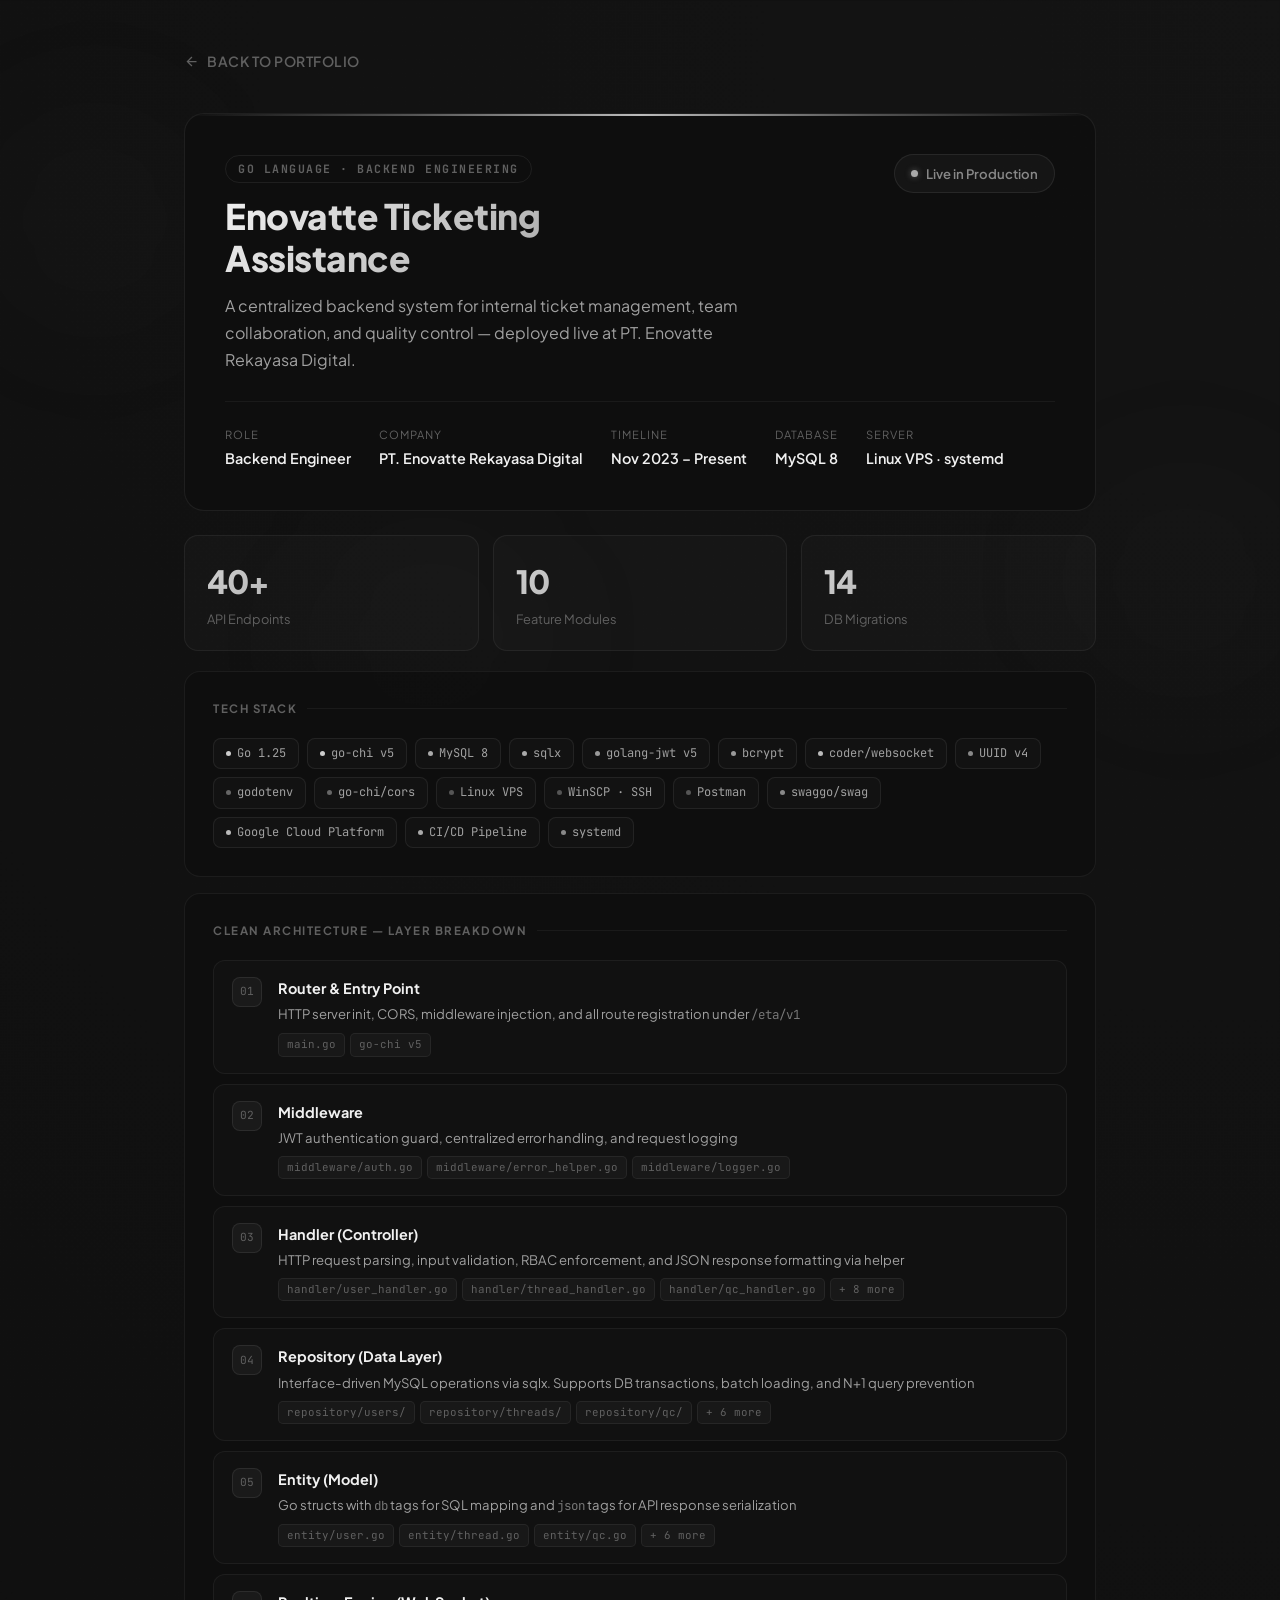
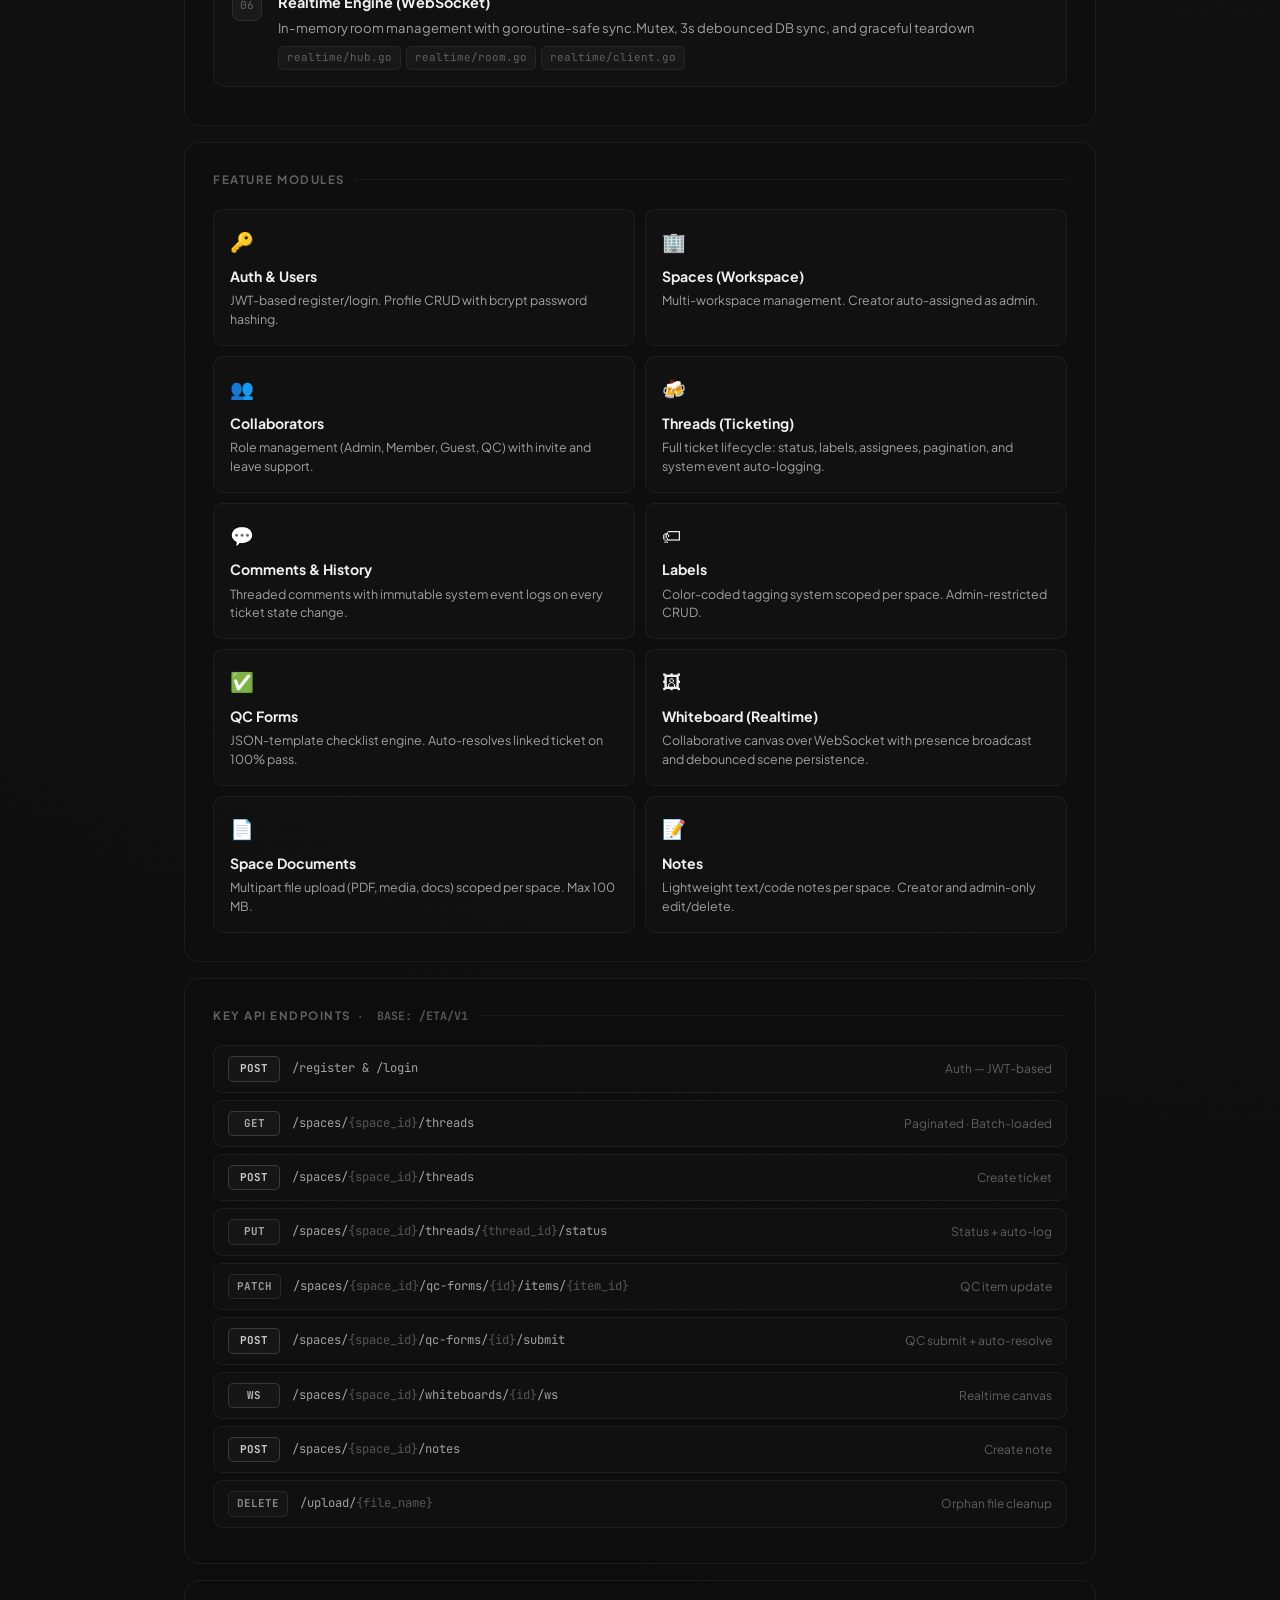
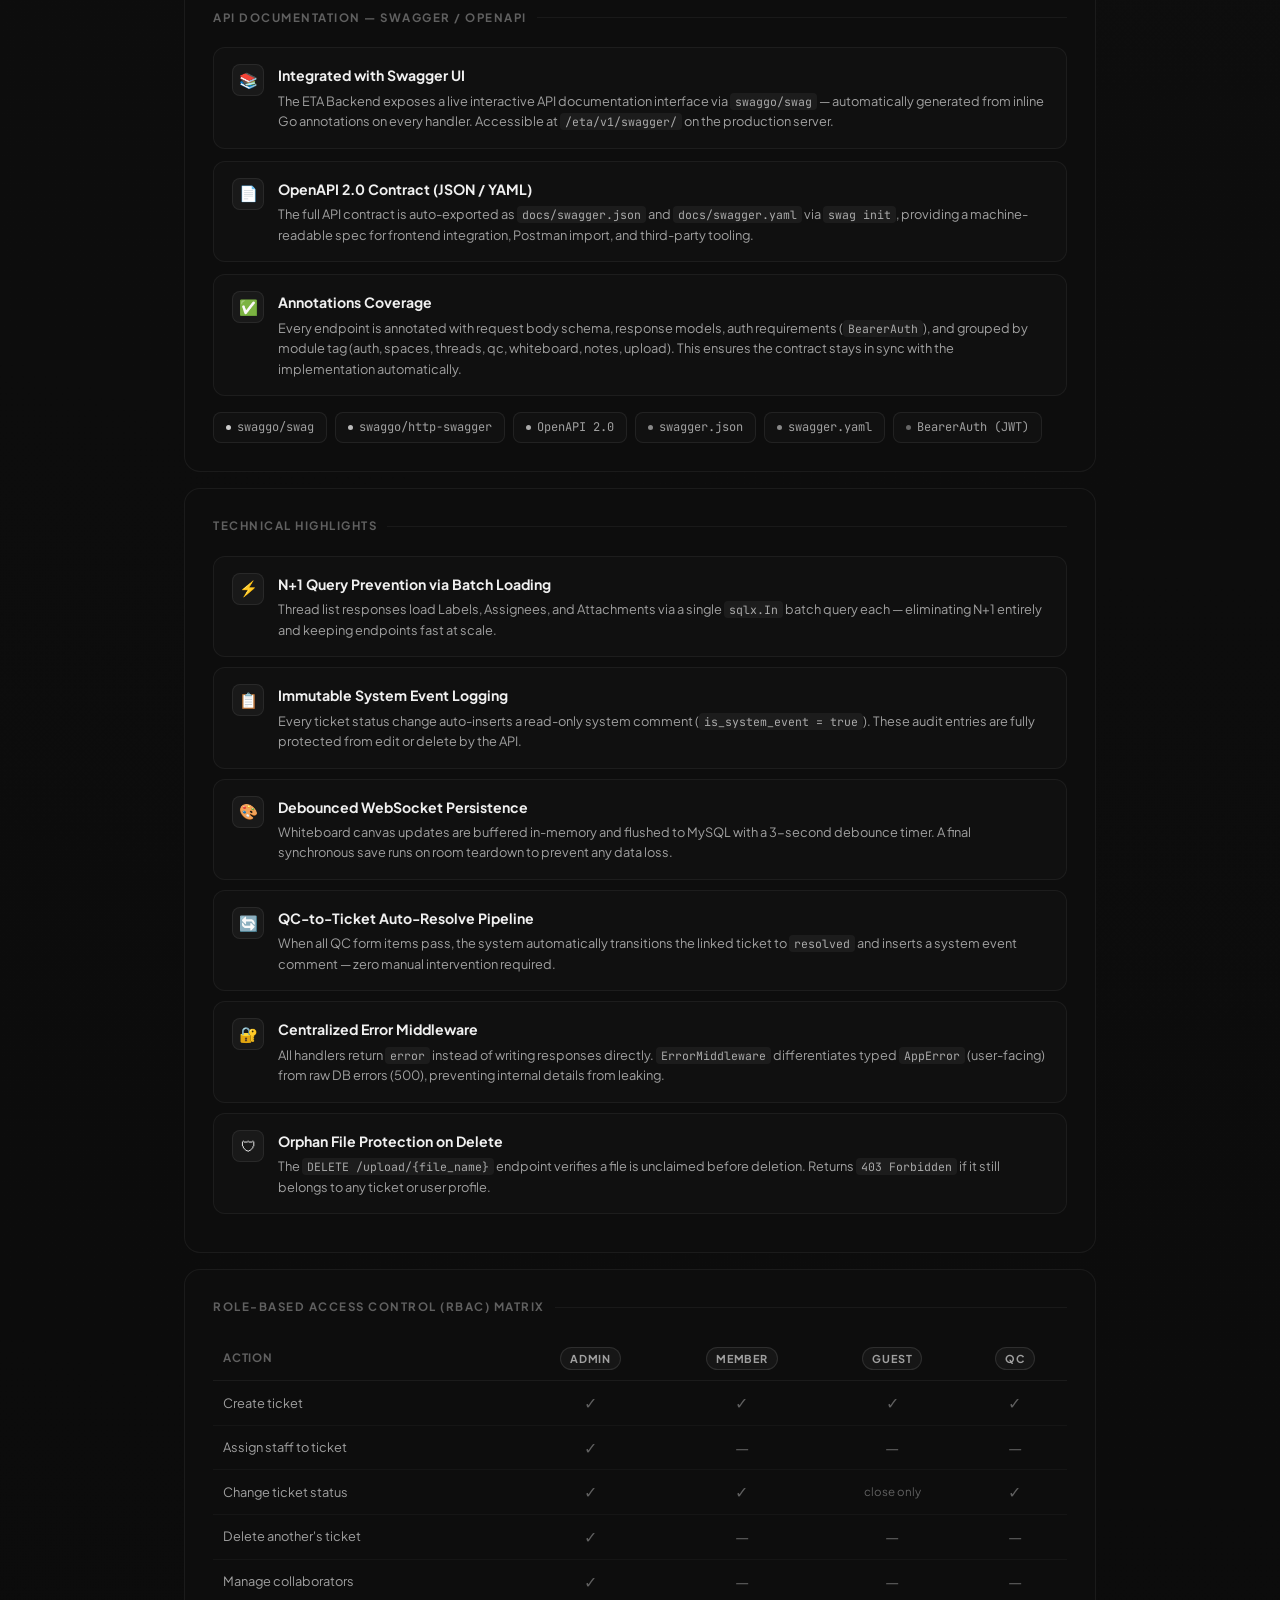
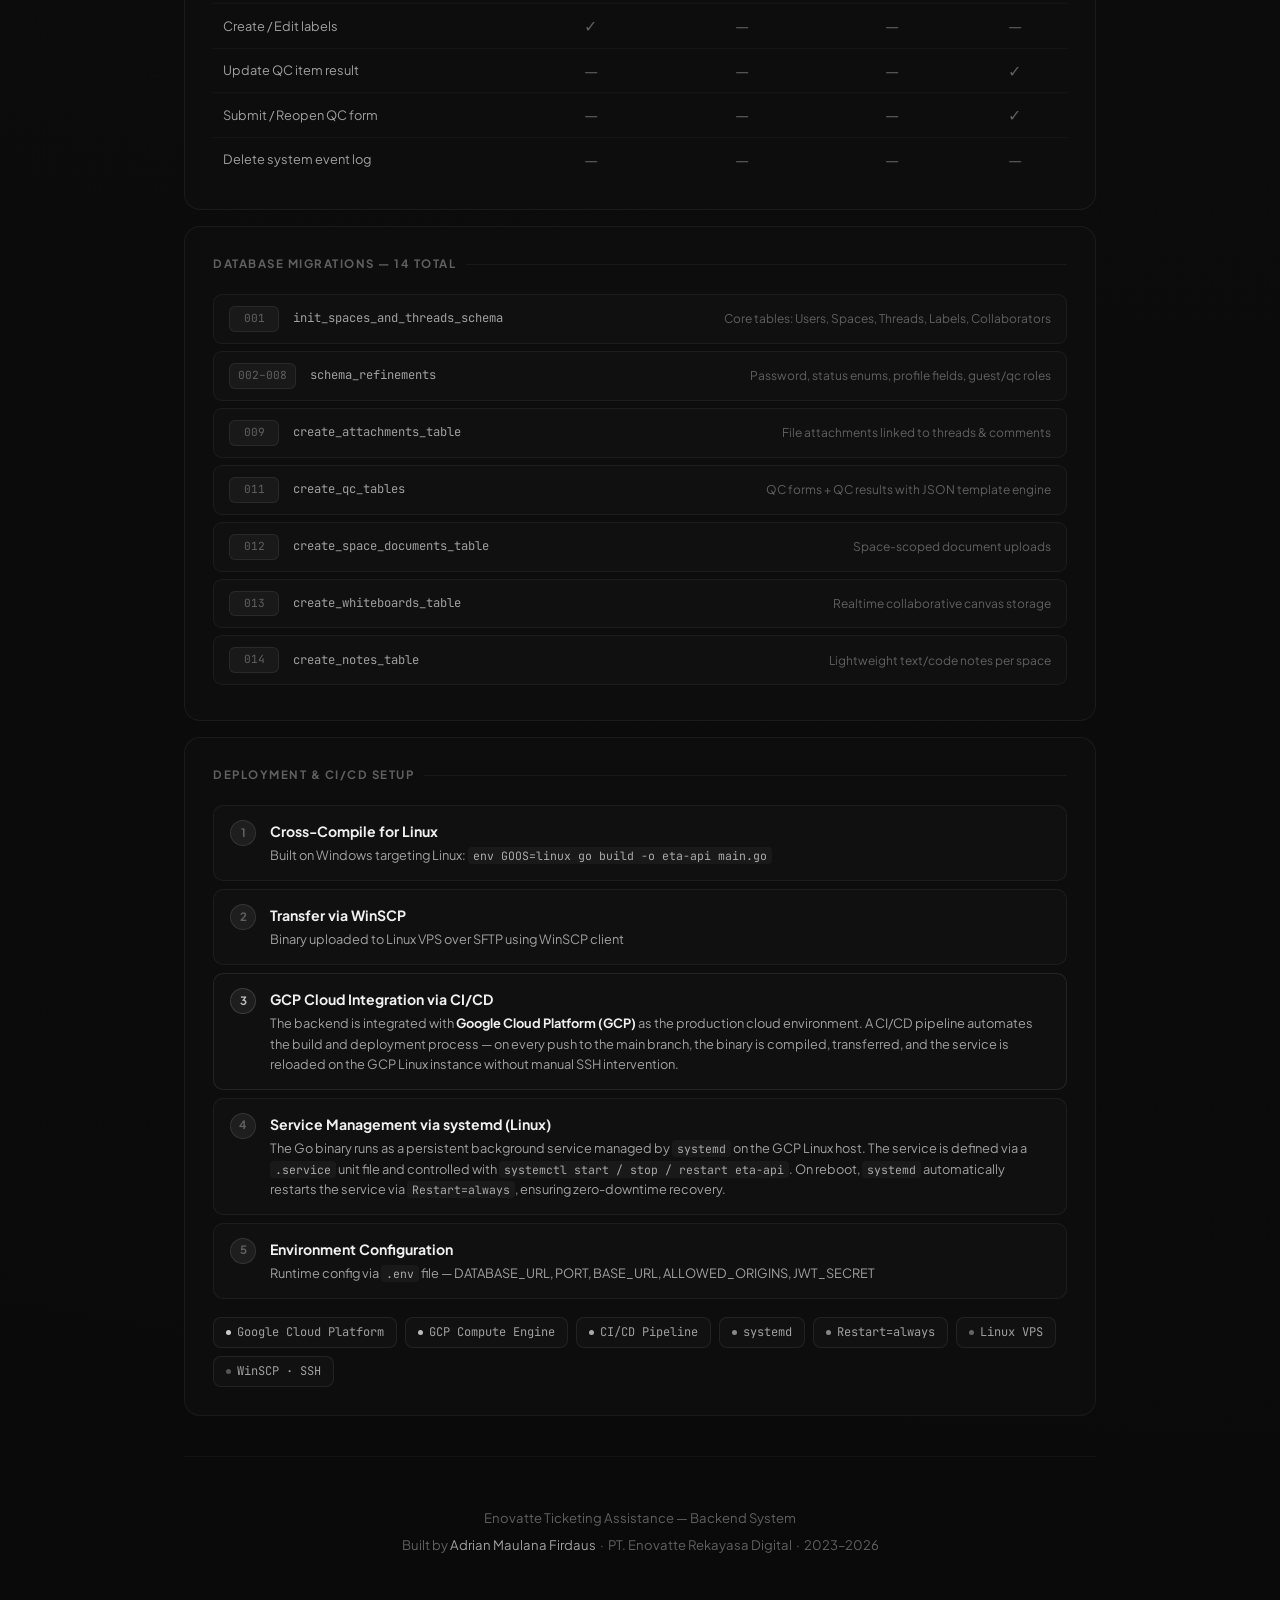
==== commit 153b2da1: "feat: add Swagger docs and GCP CI/CD" ====
--- a/eta-backend.html
+++ b/eta-backend.html
@@ -326,6 +326,10 @@
                 <span class="t-tag"><span class="t-dot" style="background:#555"></span>Linux VPS</span>
                 <span class="t-tag"><span class="t-dot" style="background:#555"></span>WinSCP &middot; SSH</span>
                 <span class="t-tag"><span class="t-dot" style="background:#555"></span>Postman</span>
+                <span class="t-tag"><span class="t-dot" style="background:#888"></span>swaggo/swag</span>
+                <span class="t-tag"><span class="t-dot" style="background:#bbb"></span>Google Cloud Platform</span>
+                <span class="t-tag"><span class="t-dot" style="background:#aaa"></span>CI/CD Pipeline</span>
+                <span class="t-tag"><span class="t-dot" style="background:#888"></span>systemd</span>
             </div>
         </div>
 
@@ -516,6 +520,57 @@
                 <span class="meth m-d">DELETE</span>
                 <span class="ep-path">/upload/<em>{file_name}</em></span>
                 <span class="ep-note">Orphan file cleanup</span>
+            </div>
+        </div>
+
+        <!-- SWAGGER API DOCS -->
+        <div class="e-card">
+            <div class="sec-hd">API Documentation &mdash; Swagger / OpenAPI</div>
+
+            <div class="hi-box" style="margin-bottom:12px">
+                <div class="hi-ic">&#128218;</div>
+                <div>
+                    <div class="hi-title">Integrated with Swagger UI</div>
+                    <div class="hi-desc">
+                        The ETA Backend exposes a live interactive API documentation interface via <code>swaggo/swag</code> &mdash;
+                        automatically generated from inline Go annotations on every handler.
+                        Accessible at <code>/eta/v1/swagger/</code> on the production server.
+                    </div>
+                </div>
+            </div>
+
+            <div class="hi-box" style="margin-bottom:12px">
+                <div class="hi-ic">&#128196;</div>
+                <div>
+                    <div class="hi-title">OpenAPI 2.0 Contract (JSON / YAML)</div>
+                    <div class="hi-desc">
+                        The full API contract is auto-exported as <code>docs/swagger.json</code> and <code>docs/swagger.yaml</code>
+                        via <code>swag init</code>, providing a machine-readable spec for frontend integration,
+                        Postman import, and third-party tooling.
+                    </div>
+                </div>
+            </div>
+
+            <div class="hi-box" style="margin-bottom:16px">
+                <div class="hi-ic">&#9989;</div>
+                <div>
+                    <div class="hi-title">Annotations Coverage</div>
+                    <div class="hi-desc">
+                        Every endpoint is annotated with request body schema, response models, auth requirements (<code>BearerAuth</code>),
+                        and grouped by module tag (auth, spaces, threads, qc, whiteboard, notes, upload).
+                        This ensures the contract stays in sync with the implementation automatically.
+                    </div>
+                </div>
+            </div>
+
+            <!-- Tech tags for Swagger -->
+            <div class="tag-list" style="margin-top:4px">
+                <span class="t-tag"><span class="t-dot" style="background:#ccc"></span>swaggo/swag</span>
+                <span class="t-tag"><span class="t-dot" style="background:#bbb"></span>swaggo/http-swagger</span>
+                <span class="t-tag"><span class="t-dot" style="background:#aaa"></span>OpenAPI 2.0</span>
+                <span class="t-tag"><span class="t-dot" style="background:#888"></span>swagger.json</span>
+                <span class="t-tag"><span class="t-dot" style="background:#888"></span>swagger.yaml</span>
+                <span class="t-tag"><span class="t-dot" style="background:#666"></span>BearerAuth (JWT)</span>
             </div>
         </div>
 
@@ -615,7 +670,7 @@
 
         <!-- DEPLOYMENT -->
         <div class="e-card">
-            <div class="sec-hd">Deployment Setup</div>
+            <div class="sec-hd">Deployment &amp; CI/CD Setup</div>
 
             <div class="dep-row">
                 <div class="dep-num">1</div>
@@ -624,6 +679,7 @@
                     <div class="dep-desc">Built on Windows targeting Linux: <code>env GOOS=linux go build -o eta-api main.go</code></div>
                 </div>
             </div>
+
             <div class="dep-row">
                 <div class="dep-num">2</div>
                 <div>
@@ -631,19 +687,50 @@
                     <div class="dep-desc">Binary uploaded to Linux VPS over SFTP using WinSCP client</div>
                 </div>
             </div>
-            <div class="dep-row">
-                <div class="dep-num">3</div>
-                <div>
-                    <div class="dep-title">Service Management via systemd</div>
-                    <div class="dep-desc">Managed over SSH with <code>systemctl restart eta-api</code> on the production Linux host</div>
-                </div>
-            </div>
+
+            <div class="dep-row" style="border-color:rgba(200,200,200,0.1)">
+                <div class="dep-num" style="border-color:rgba(200,200,200,0.18);color:#bbb">3</div>
+                <div>
+                    <div class="dep-title">GCP Cloud Integration via CI/CD</div>
+                    <div class="dep-desc">
+                        The backend is integrated with <strong style="color:var(--text-primary)">Google Cloud Platform (GCP)</strong> as the production cloud environment.
+                        A CI/CD pipeline automates the build and deployment process &mdash; on every push to the main branch,
+                        the binary is compiled, transferred, and the service is reloaded on the GCP Linux instance without manual SSH intervention.
+                    </div>
+                </div>
+            </div>
+
             <div class="dep-row">
                 <div class="dep-num">4</div>
                 <div>
+                    <div class="dep-title">Service Management via systemd (Linux)</div>
+                    <div class="dep-desc">
+                        The Go binary runs as a persistent background service managed by <code>systemd</code> on the GCP Linux host.
+                        The service is defined via a <code>.service</code> unit file and controlled with
+                        <code>systemctl start / stop / restart eta-api</code>.
+                        On reboot, <code>systemd</code> automatically restarts the service via <code>Restart=always</code>,
+                        ensuring zero-downtime recovery.
+                    </div>
+                </div>
+            </div>
+
+            <div class="dep-row">
+                <div class="dep-num">5</div>
+                <div>
                     <div class="dep-title">Environment Configuration</div>
                     <div class="dep-desc">Runtime config via <code>.env</code> file &mdash; DATABASE_URL, PORT, BASE_URL, ALLOWED_ORIGINS, JWT_SECRET</div>
                 </div>
+            </div>
+
+            <!-- CI/CD tech tags -->
+            <div class="tag-list" style="margin-top:18px">
+                <span class="t-tag"><span class="t-dot" style="background:#ccc"></span>Google Cloud Platform</span>
+                <span class="t-tag"><span class="t-dot" style="background:#bbb"></span>GCP Compute Engine</span>
+                <span class="t-tag"><span class="t-dot" style="background:#aaa"></span>CI/CD Pipeline</span>
+                <span class="t-tag"><span class="t-dot" style="background:#888"></span>systemd</span>
+                <span class="t-tag"><span class="t-dot" style="background:#888"></span>Restart=always</span>
+                <span class="t-tag"><span class="t-dot" style="background:#666"></span>Linux VPS</span>
+                <span class="t-tag"><span class="t-dot" style="background:#555"></span>WinSCP &middot; SSH</span>
             </div>
         </div>
 
--- a/styles.css
+++ b/styles.css
@@ -601,3 +601,82 @@
     .tab-btn { padding: 10px 12px; font-size: 0.82rem; }
     .img-gallery { grid-template-columns: 1fr 1fr; }
 }
+
+/* --- MARQUEE (Client Logo Strip) --- */
+@keyframes marquee-scroll {
+    0%   { transform: translateX(0); }
+    100% { transform: translateX(-50%); }
+}
+
+.marquee-label {
+    font-size: 0.75rem;
+    font-weight: 700;
+    text-transform: uppercase;
+    letter-spacing: 1.2px;
+    color: var(--text-muted);
+    border-left: 2px solid #444;
+    padding-left: 8px;
+    margin-top: 28px;
+    margin-bottom: 14px;
+}
+
+.marquee-wrapper {
+    position: relative;
+    overflow: hidden;
+    width: 100%;
+    border: 1px solid rgba(255, 255, 255, 0.05);
+    border-radius: var(--border-radius-sm);
+    background: rgba(255, 255, 255, 0.01);
+    padding: 16px 0;
+    /* Fade edges */
+    -webkit-mask-image: linear-gradient(
+        to right,
+        transparent 0%,
+        black 8%,
+        black 92%,
+        transparent 100%
+    );
+    mask-image: linear-gradient(
+        to right,
+        transparent 0%,
+        black 8%,
+        black 92%,
+        transparent 100%
+    );
+}
+
+.marquee-track {
+    display: flex;
+    align-items: center;
+    gap: 40px;
+    width: max-content;
+    animation: marquee-scroll 40s linear infinite;
+}
+
+/* Pause on hover */
+.marquee-wrapper:hover .marquee-track {
+    animation-play-state: paused;
+}
+
+.marquee-item {
+    flex-shrink: 0;
+    display: flex;
+    align-items: center;
+    justify-content: center;
+    width: 120px;
+}
+
+.marquee-item img {
+    max-width: 110px;
+    max-height: 50px;
+    width: auto;
+    height: auto;
+    object-fit: contain;
+    opacity: 0.8;
+    transition: var(--transition-smooth);
+}
+
+.marquee-item img:hover {
+    opacity: 1;
+    transform: scale(1.05);
+}
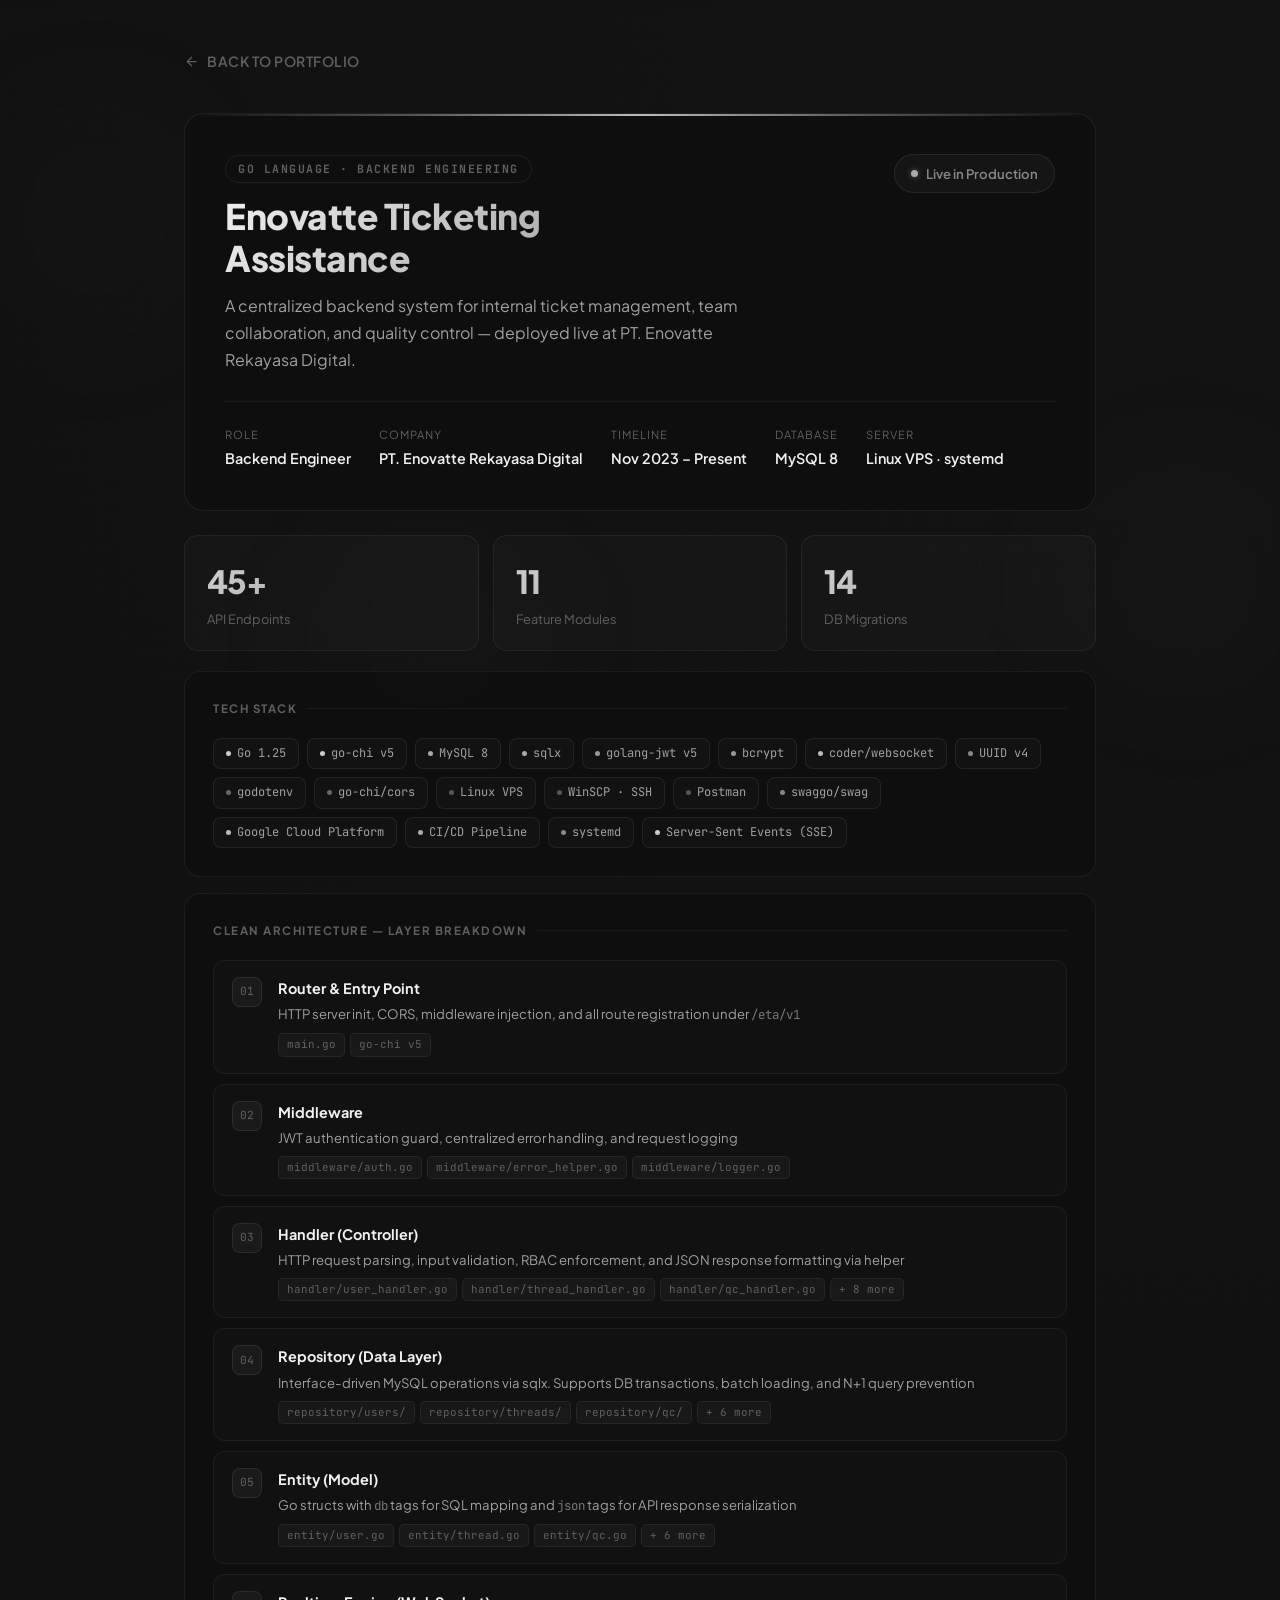
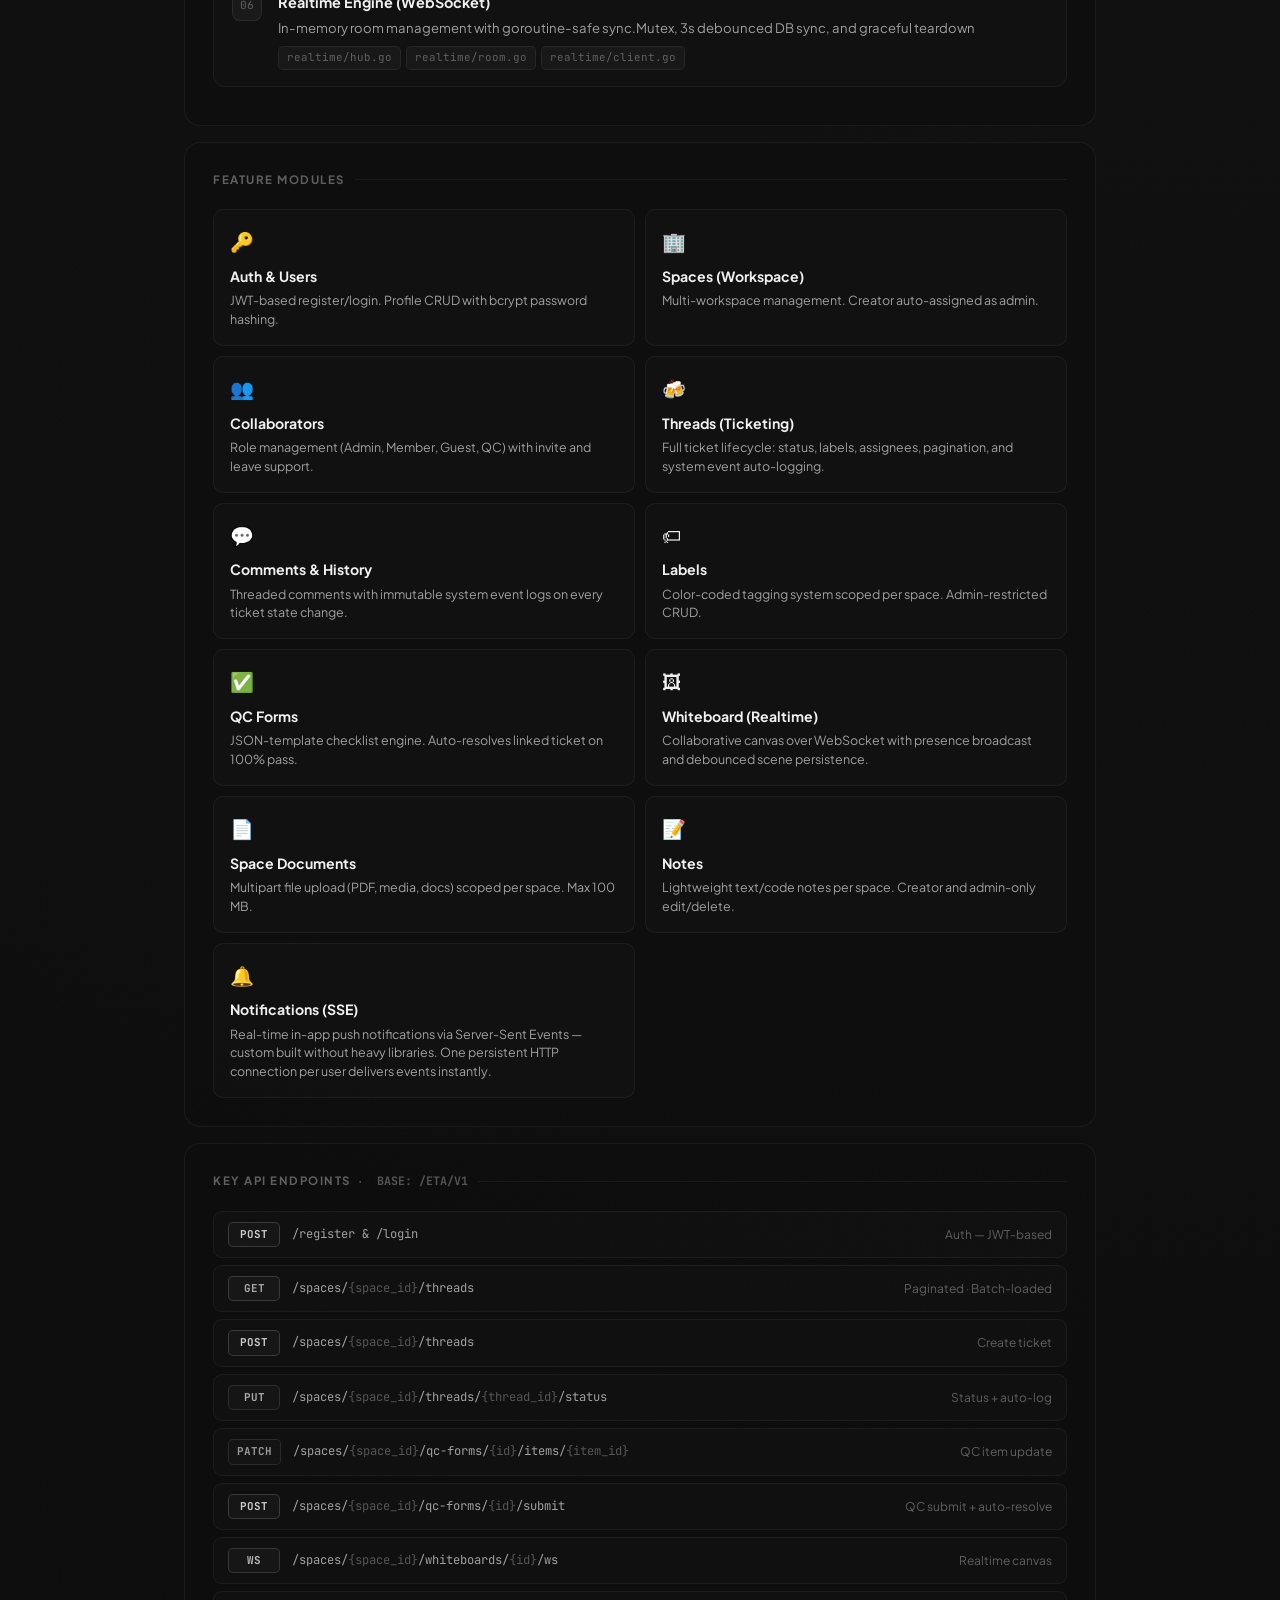
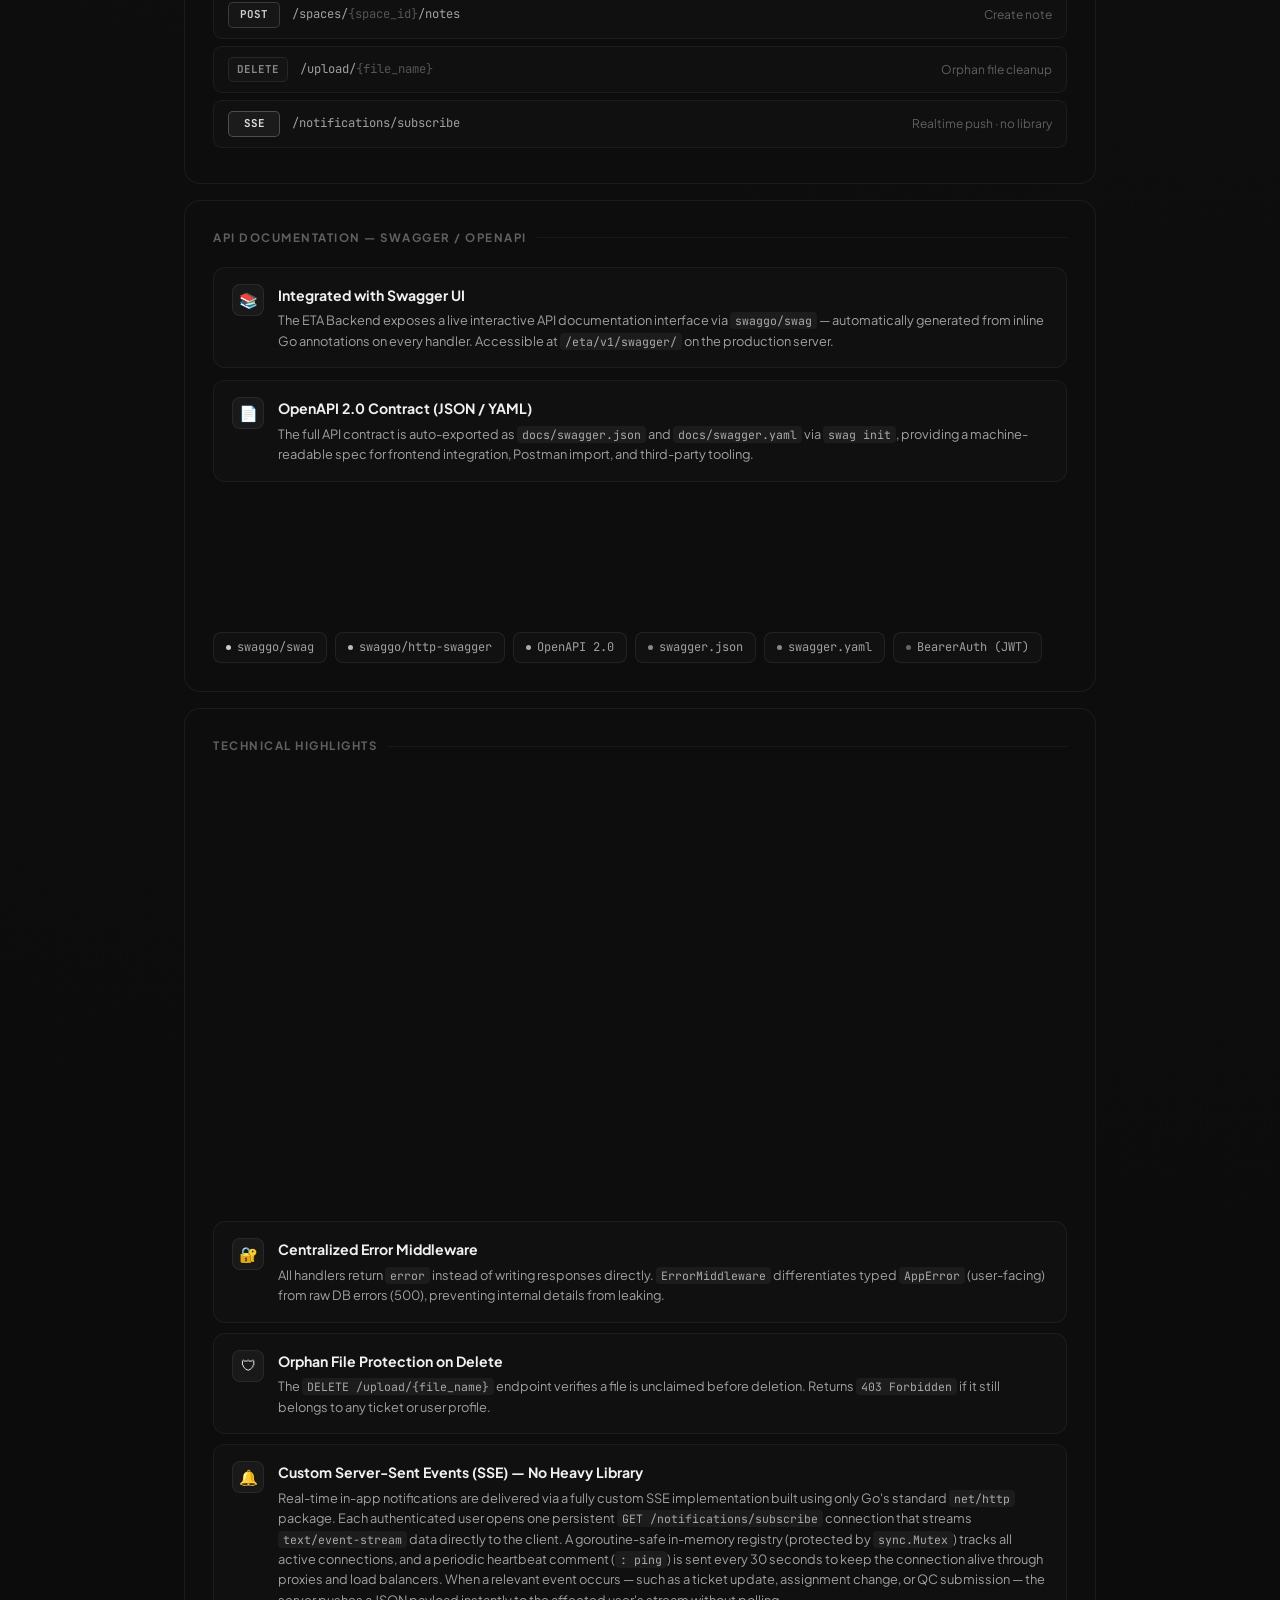
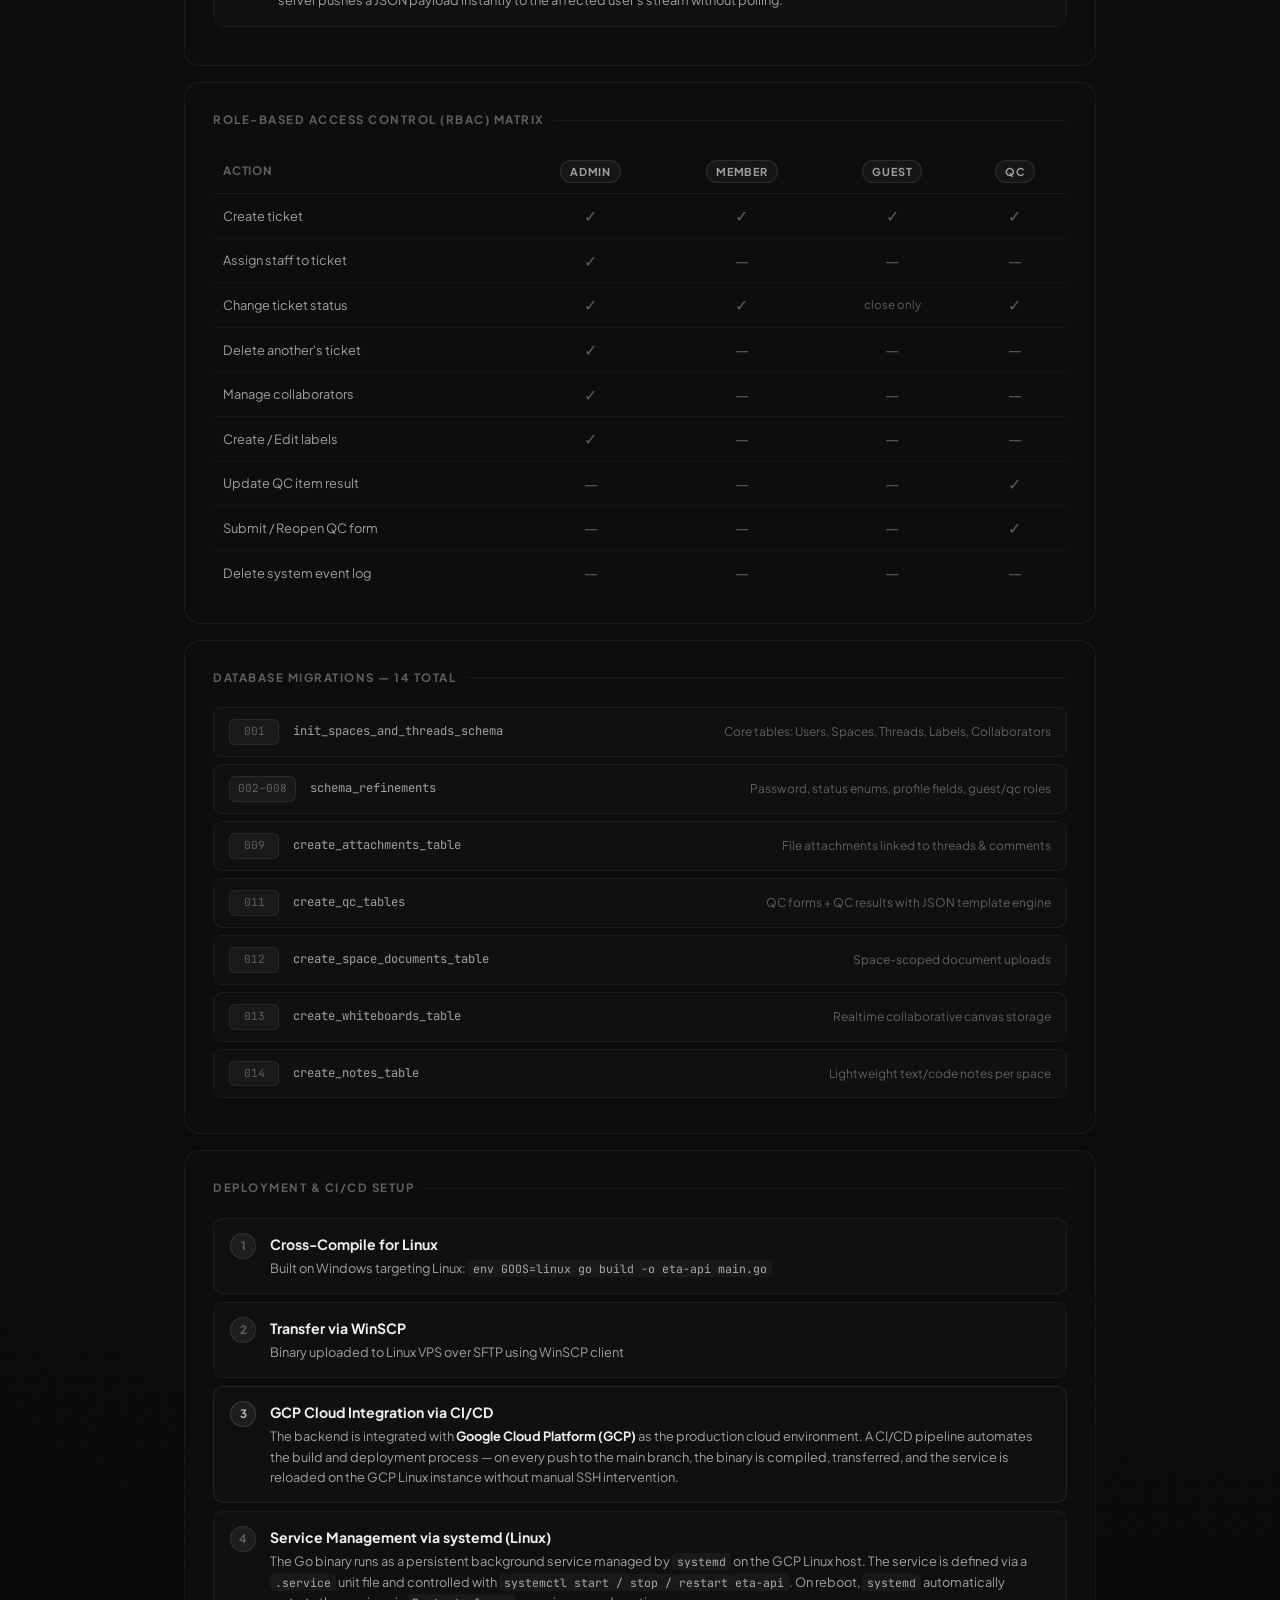
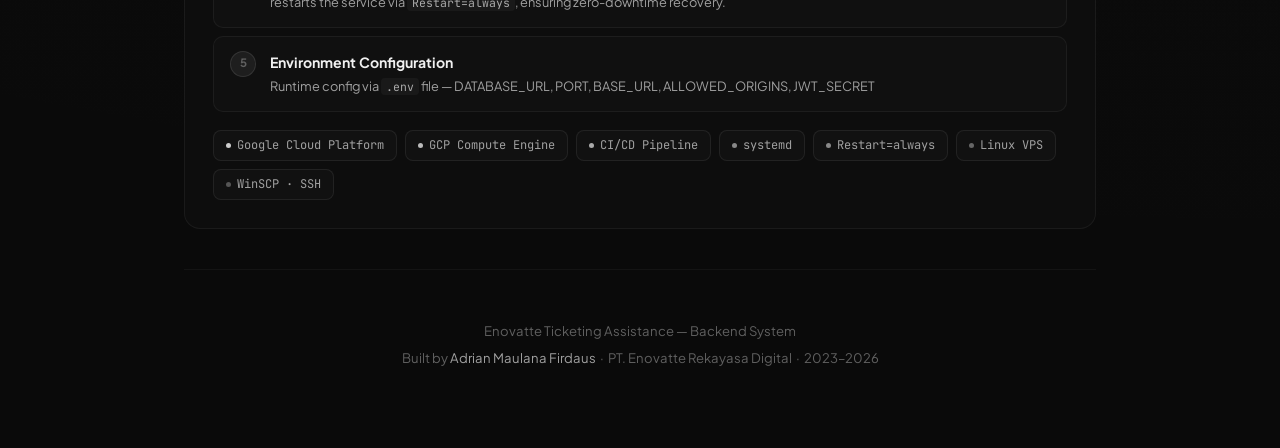
==== commit 3d8ba73f: "feat: add server sent event notification" ====
--- a/eta-backend.html
+++ b/eta-backend.html
@@ -304,8 +304,8 @@
 
         <!-- STATS -->
         <div class="eta-stats">
-            <div class="stat-box"><div class="stat-num">40+</div><div class="stat-lbl">API Endpoints</div></div>
-            <div class="stat-box"><div class="stat-num">10</div><div class="stat-lbl">Feature Modules</div></div>
+            <div class="stat-box"><div class="stat-num">45+</div><div class="stat-lbl">API Endpoints</div></div>
+            <div class="stat-box"><div class="stat-num">11</div><div class="stat-lbl">Feature Modules</div></div>
             <div class="stat-box"><div class="stat-num">14</div><div class="stat-lbl">DB Migrations</div></div>
         </div>
 
@@ -330,6 +330,7 @@
                 <span class="t-tag"><span class="t-dot" style="background:#bbb"></span>Google Cloud Platform</span>
                 <span class="t-tag"><span class="t-dot" style="background:#aaa"></span>CI/CD Pipeline</span>
                 <span class="t-tag"><span class="t-dot" style="background:#888"></span>systemd</span>
+                <span class="t-tag"><span class="t-dot" style="background:#ccc"></span>Server-Sent Events (SSE)</span>
             </div>
         </div>
 
@@ -469,6 +470,11 @@
                     <div class="mod-name">Notes</div>
                     <div class="mod-desc">Lightweight text/code notes per space. Creator and admin-only edit/delete.</div>
                 </div>
+                <div class="mod-box">
+                    <div class="mod-icon">&#128276;</div>
+                    <div class="mod-name">Notifications (SSE)</div>
+                    <div class="mod-desc">Real-time in-app push notifications via Server-Sent Events &mdash; custom built without heavy libraries. One persistent HTTP connection per user delivers events instantly.</div>
+                </div>
             </div>
         </div>
 
@@ -520,6 +526,11 @@
                 <span class="meth m-d">DELETE</span>
                 <span class="ep-path">/upload/<em>{file_name}</em></span>
                 <span class="ep-note">Orphan file cleanup</span>
+            </div>
+            <div class="ep-row">
+                <span class="meth m-g" style="color:#ddd;border-color:rgba(230,230,230,0.25);background:rgba(230,230,230,0.05)">SSE</span>
+                <span class="ep-path">/notifications/subscribe</span>
+                <span class="ep-note">Realtime push &middot; no library</span>
             </div>
         </div>
 
@@ -623,6 +634,22 @@
                 <div>
                     <div class="hi-title">Orphan File Protection on Delete</div>
                     <div class="hi-desc">The <code>DELETE /upload/{file_name}</code> endpoint verifies a file is unclaimed before deletion. Returns <code>403 Forbidden</code> if it still belongs to any ticket or user profile.</div>
+                </div>
+            </div>
+
+            <div class="hi-box">
+                <div class="hi-ic">&#128276;</div>
+                <div>
+                    <div class="hi-title">Custom Server-Sent Events (SSE) — No Heavy Library</div>
+                    <div class="hi-desc">
+                        Real-time in-app notifications are delivered via a fully custom SSE implementation built using only Go's standard <code>net/http</code> package.
+                        Each authenticated user opens one persistent <code>GET /notifications/subscribe</code> connection that streams
+                        <code>text/event-stream</code> data directly to the client.
+                        A goroutine-safe in-memory registry (protected by <code>sync.Mutex</code>) tracks all active connections,
+                        and a periodic heartbeat comment (<code>: ping</code>) is sent every 30 seconds to keep the connection alive through proxies and load balancers.
+                        When a relevant event occurs &mdash; such as a ticket update, assignment change, or QC submission &mdash; the server pushes a JSON payload
+                        instantly to the affected user's stream without polling.
+                    </div>
                 </div>
             </div>
         </div>
--- a/styles.css
+++ b/styles.css
@@ -485,6 +485,52 @@
 
 .exp-achievement p { color: var(--text-primary); line-height: 1.65; }
 
+/* --- SKILL TAGS PER EXPERIENCE --- */
+.exp-skills {
+    display: flex;
+    flex-wrap: wrap;
+    gap: 7px;
+    margin-bottom: 20px;
+    padding-top: 16px;
+    border-top: 1px solid rgba(255, 255, 255, 0.04);
+}
+
+.exp-skill-tag {
+    font-size: 0.76rem;
+    font-weight: 600;
+    padding: 4px 12px;
+    border-radius: 20px;
+    border: 1px solid;
+    transition: var(--transition-smooth);
+}
+
+/* Hard / Technical skills */
+.exp-skill-tag.tech {
+    color: #b0b0b0;
+    background: rgba(200, 200, 200, 0.04);
+    border-color: rgba(180, 180, 180, 0.14);
+}
+
+.exp-skill-tag.tech:hover {
+    color: #e0e0e0;
+    border-color: rgba(200, 200, 200, 0.28);
+    background: rgba(200, 200, 200, 0.08);
+}
+
+/* Soft skills */
+.exp-skill-tag.soft {
+    color: #888;
+    background: rgba(255, 255, 255, 0.02);
+    border-color: rgba(255, 255, 255, 0.08);
+}
+
+.exp-skill-tag.soft:hover {
+    color: #aaa;
+    border-color: rgba(255, 255, 255, 0.15);
+    background: rgba(255, 255, 255, 0.04);
+}
+
+
 /* --- IMAGE GALLERY --- */
 .img-gallery {
     display: grid;
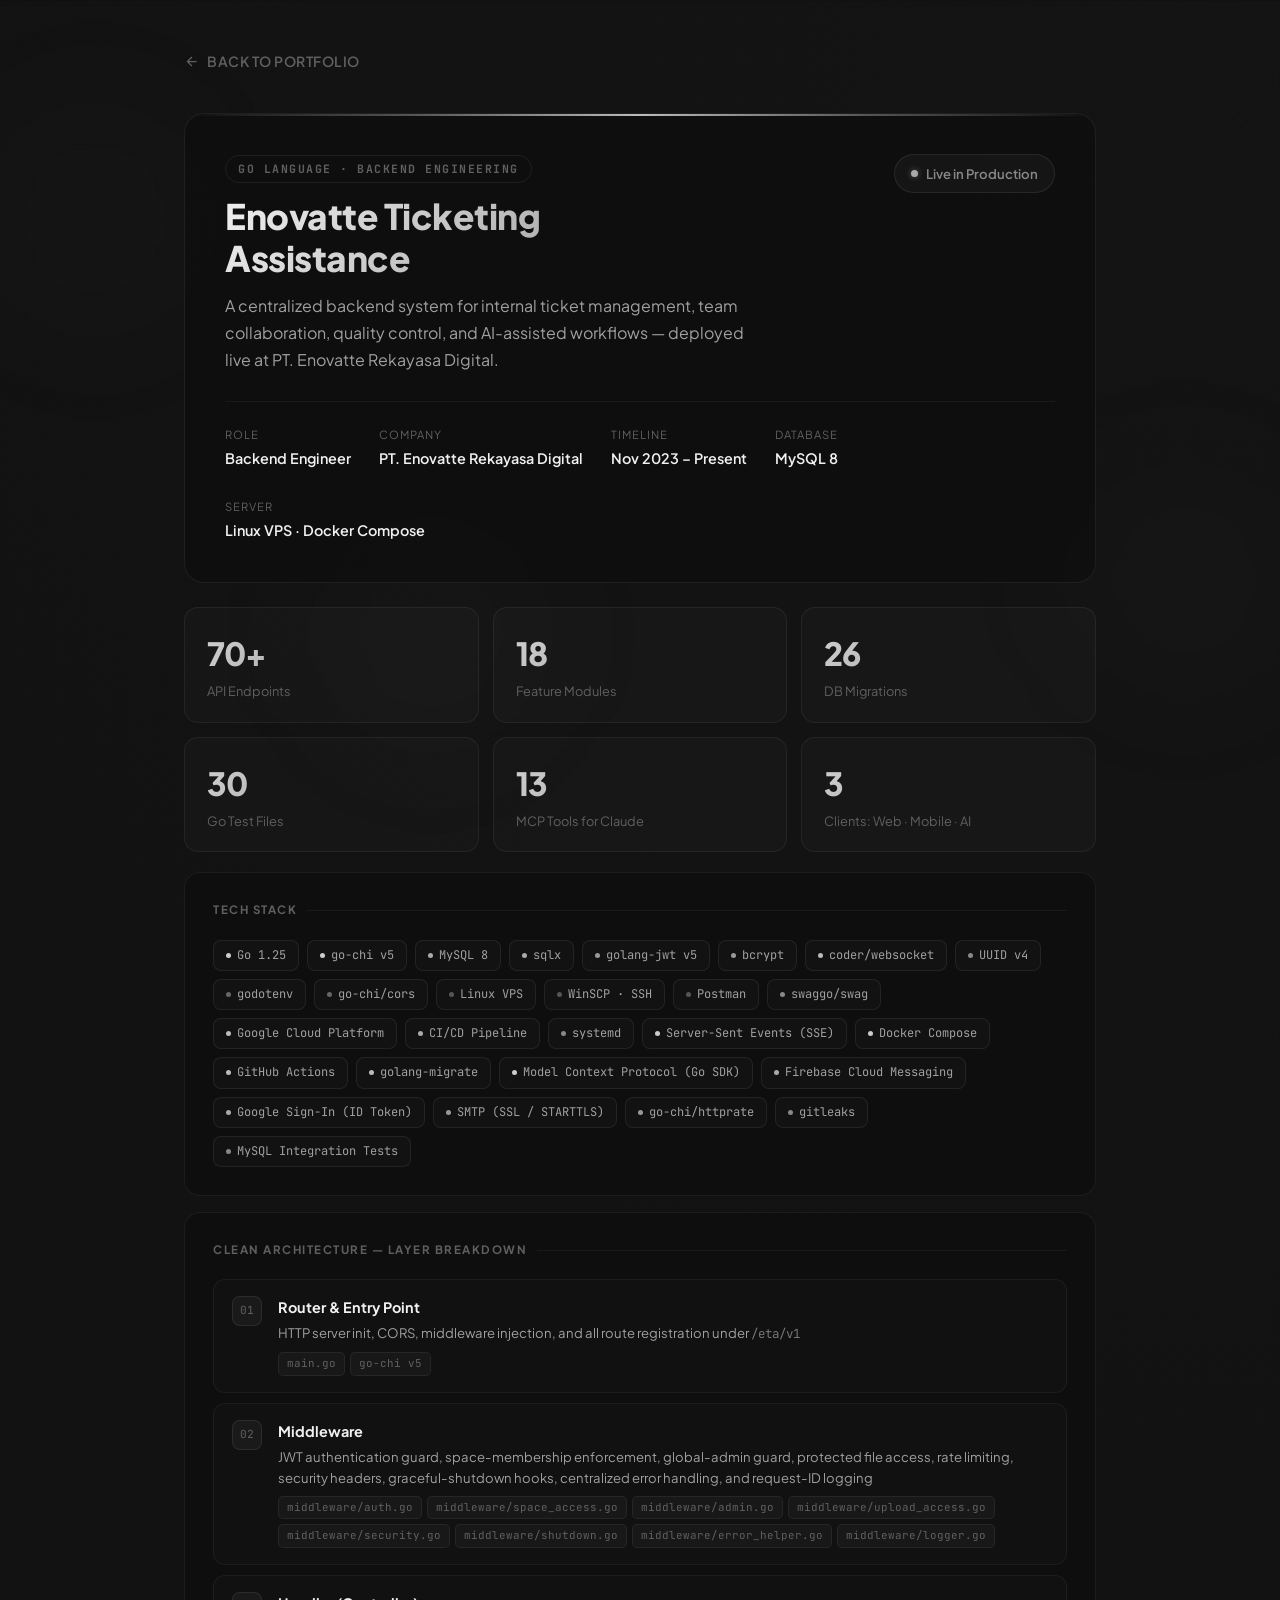
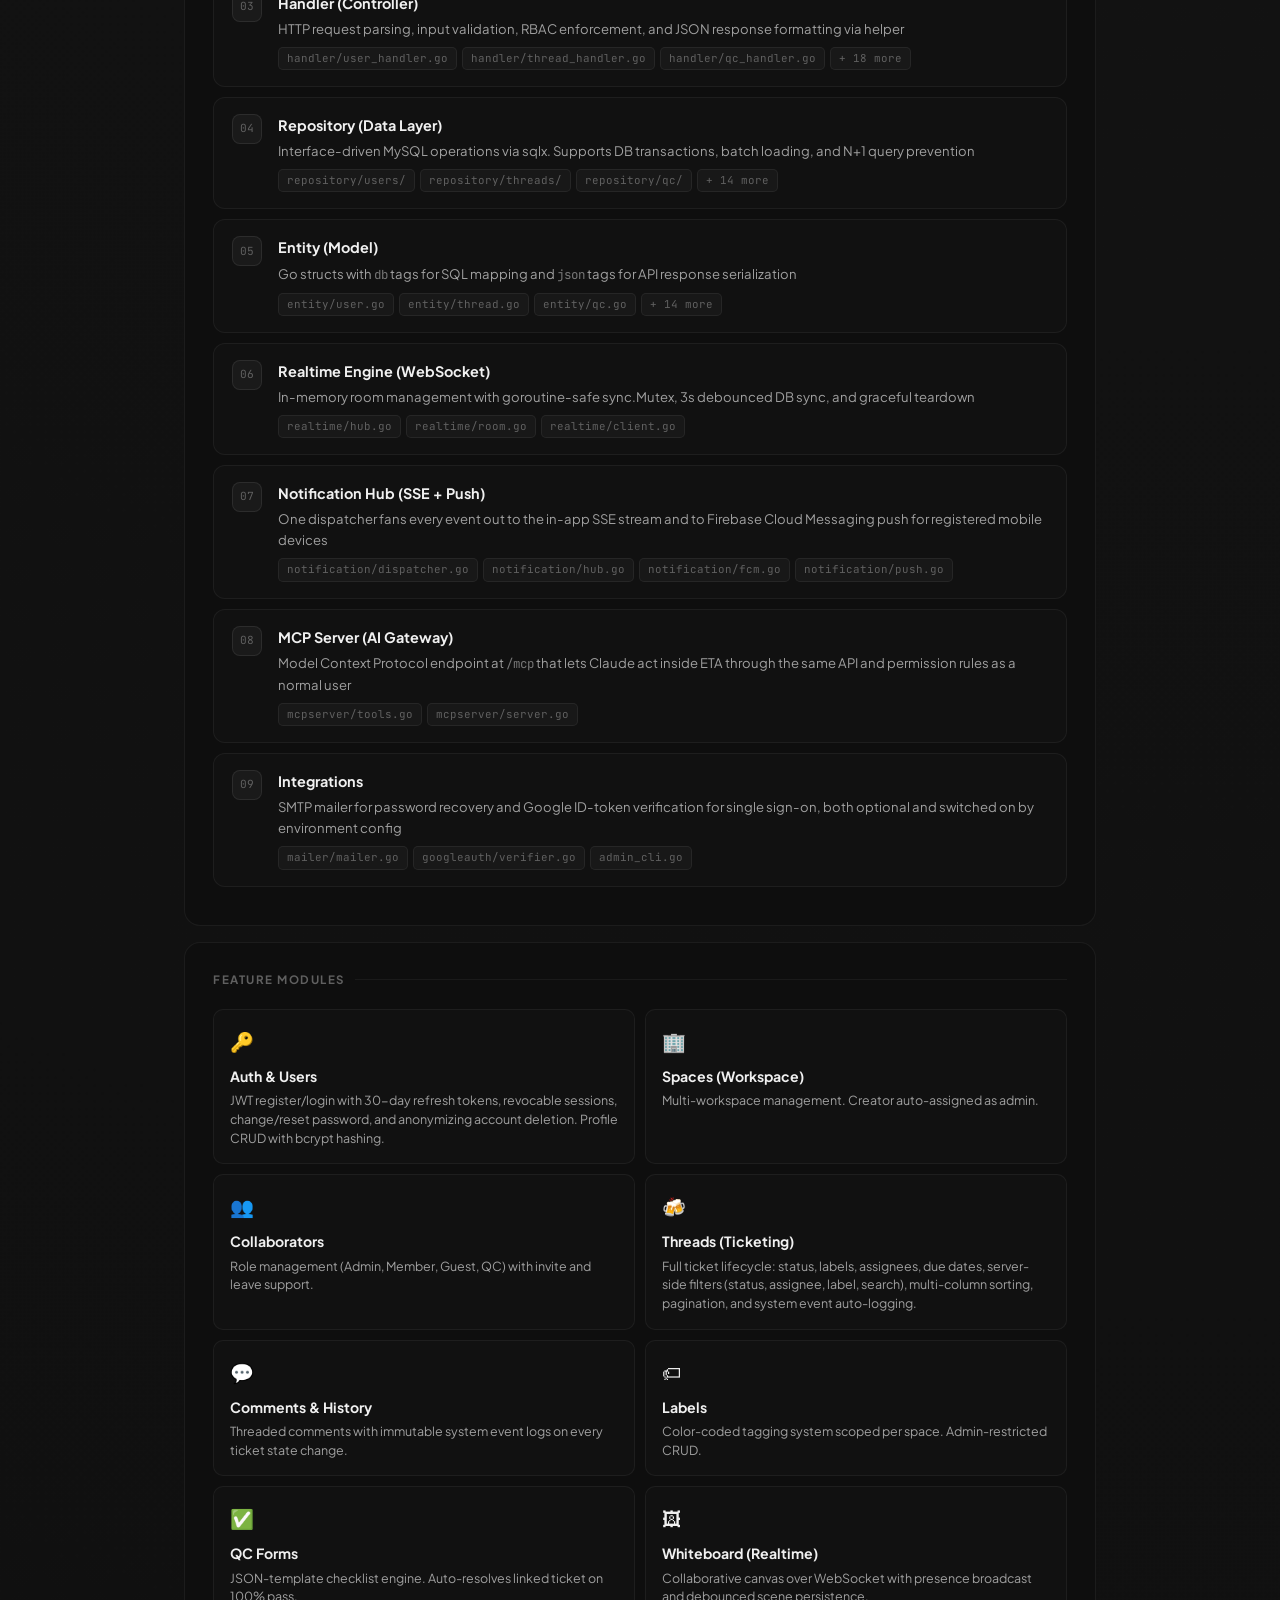
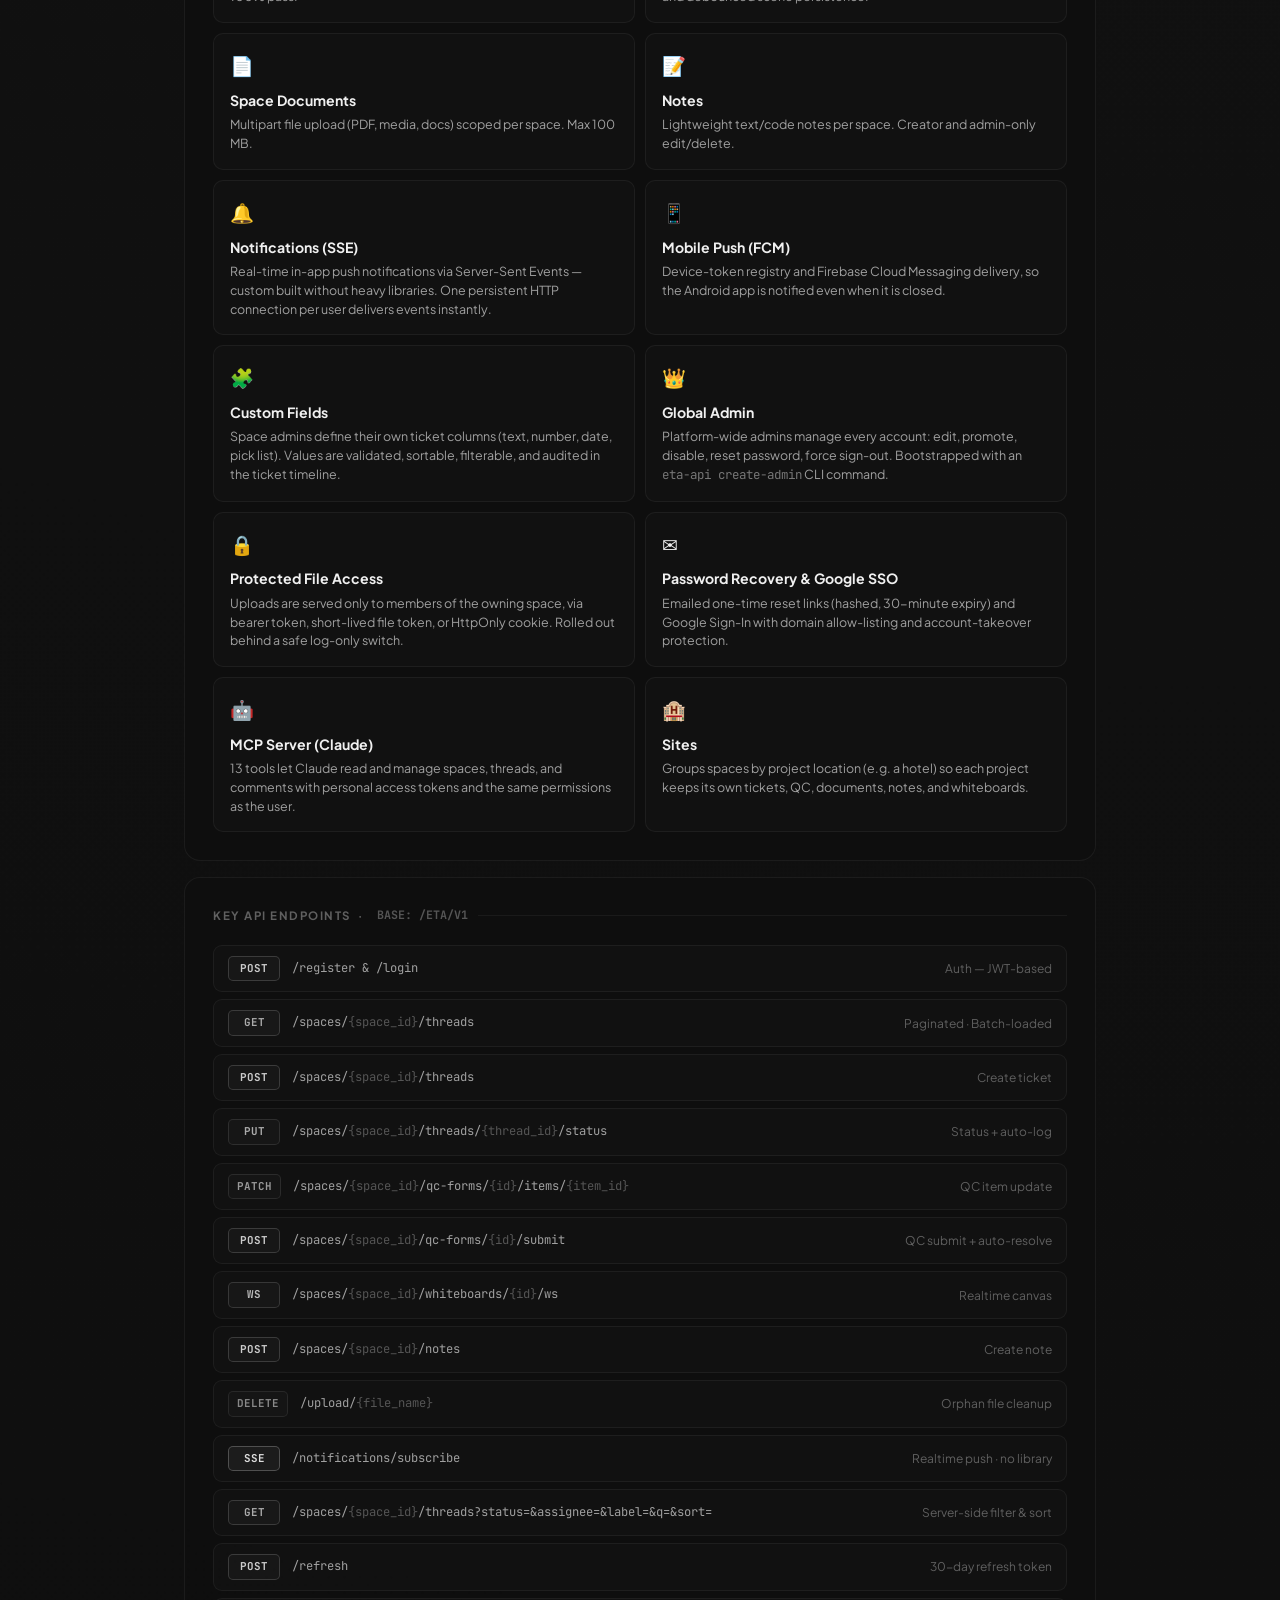
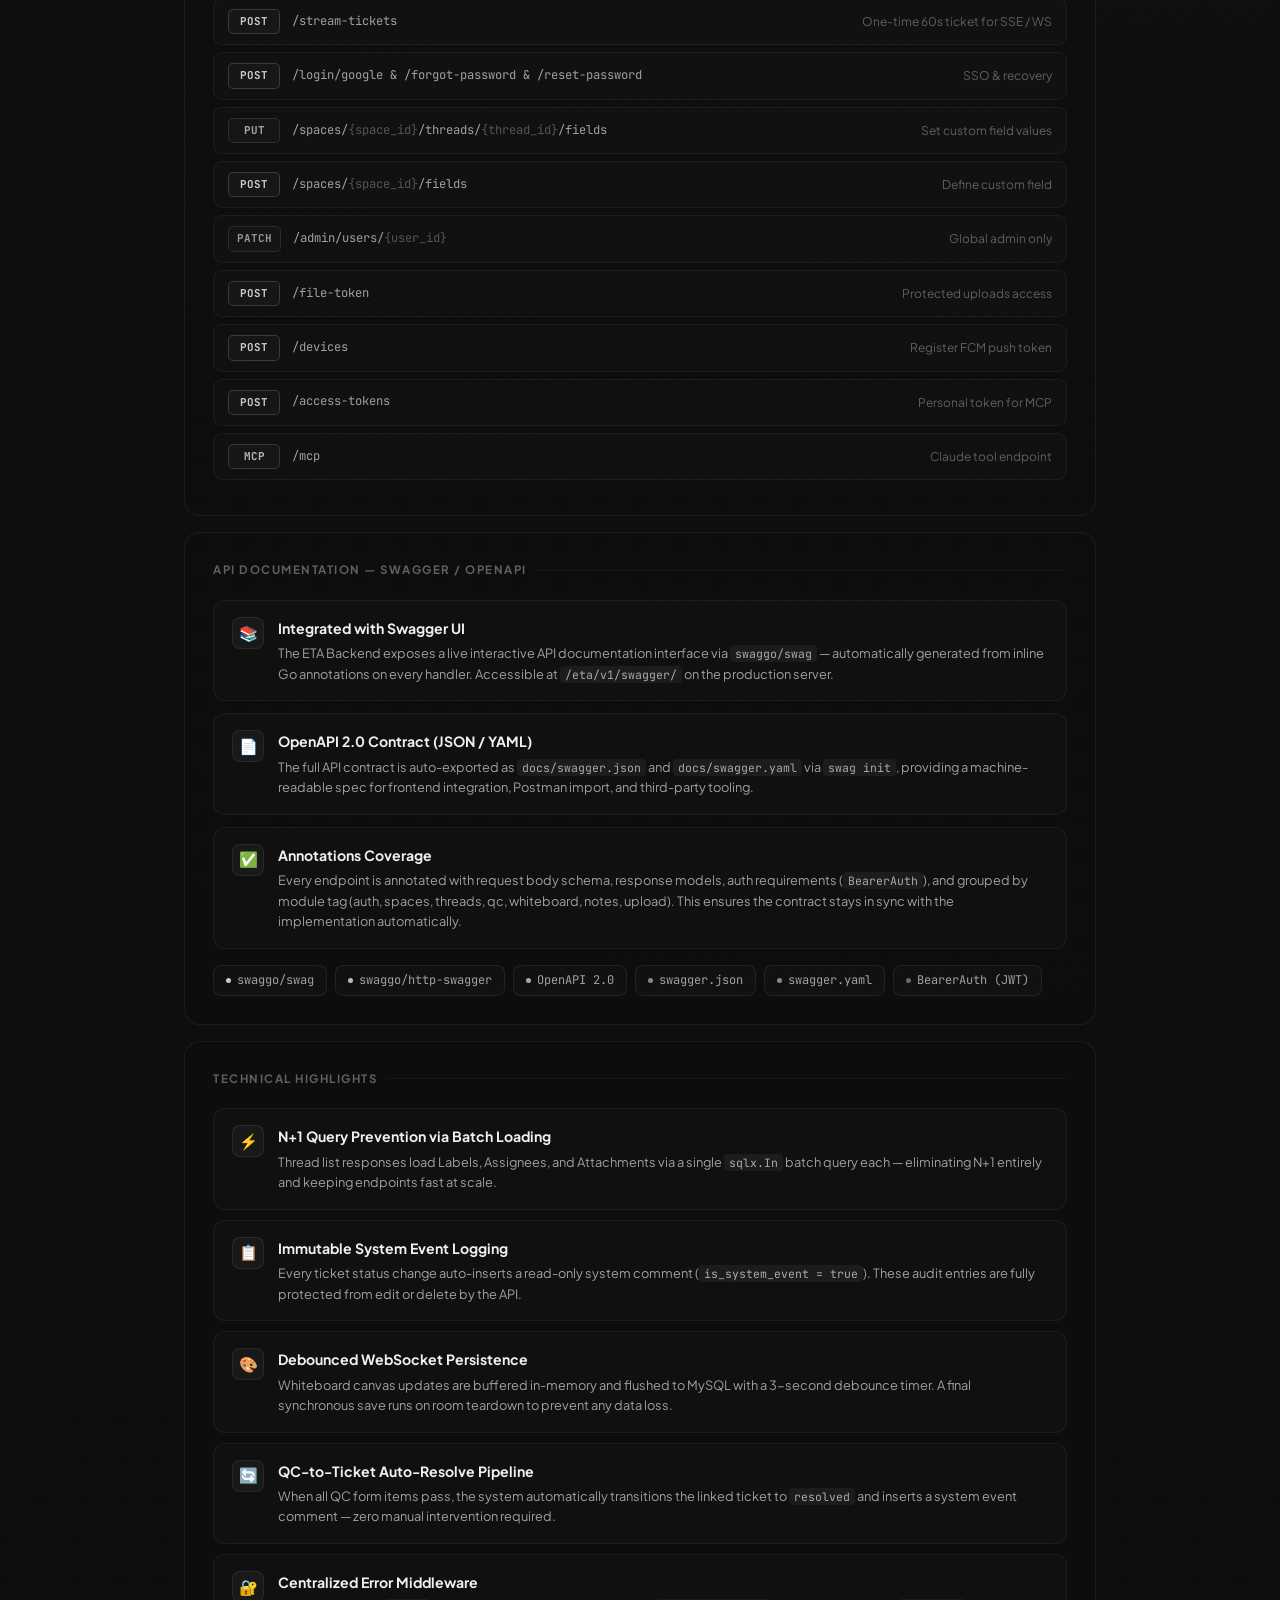
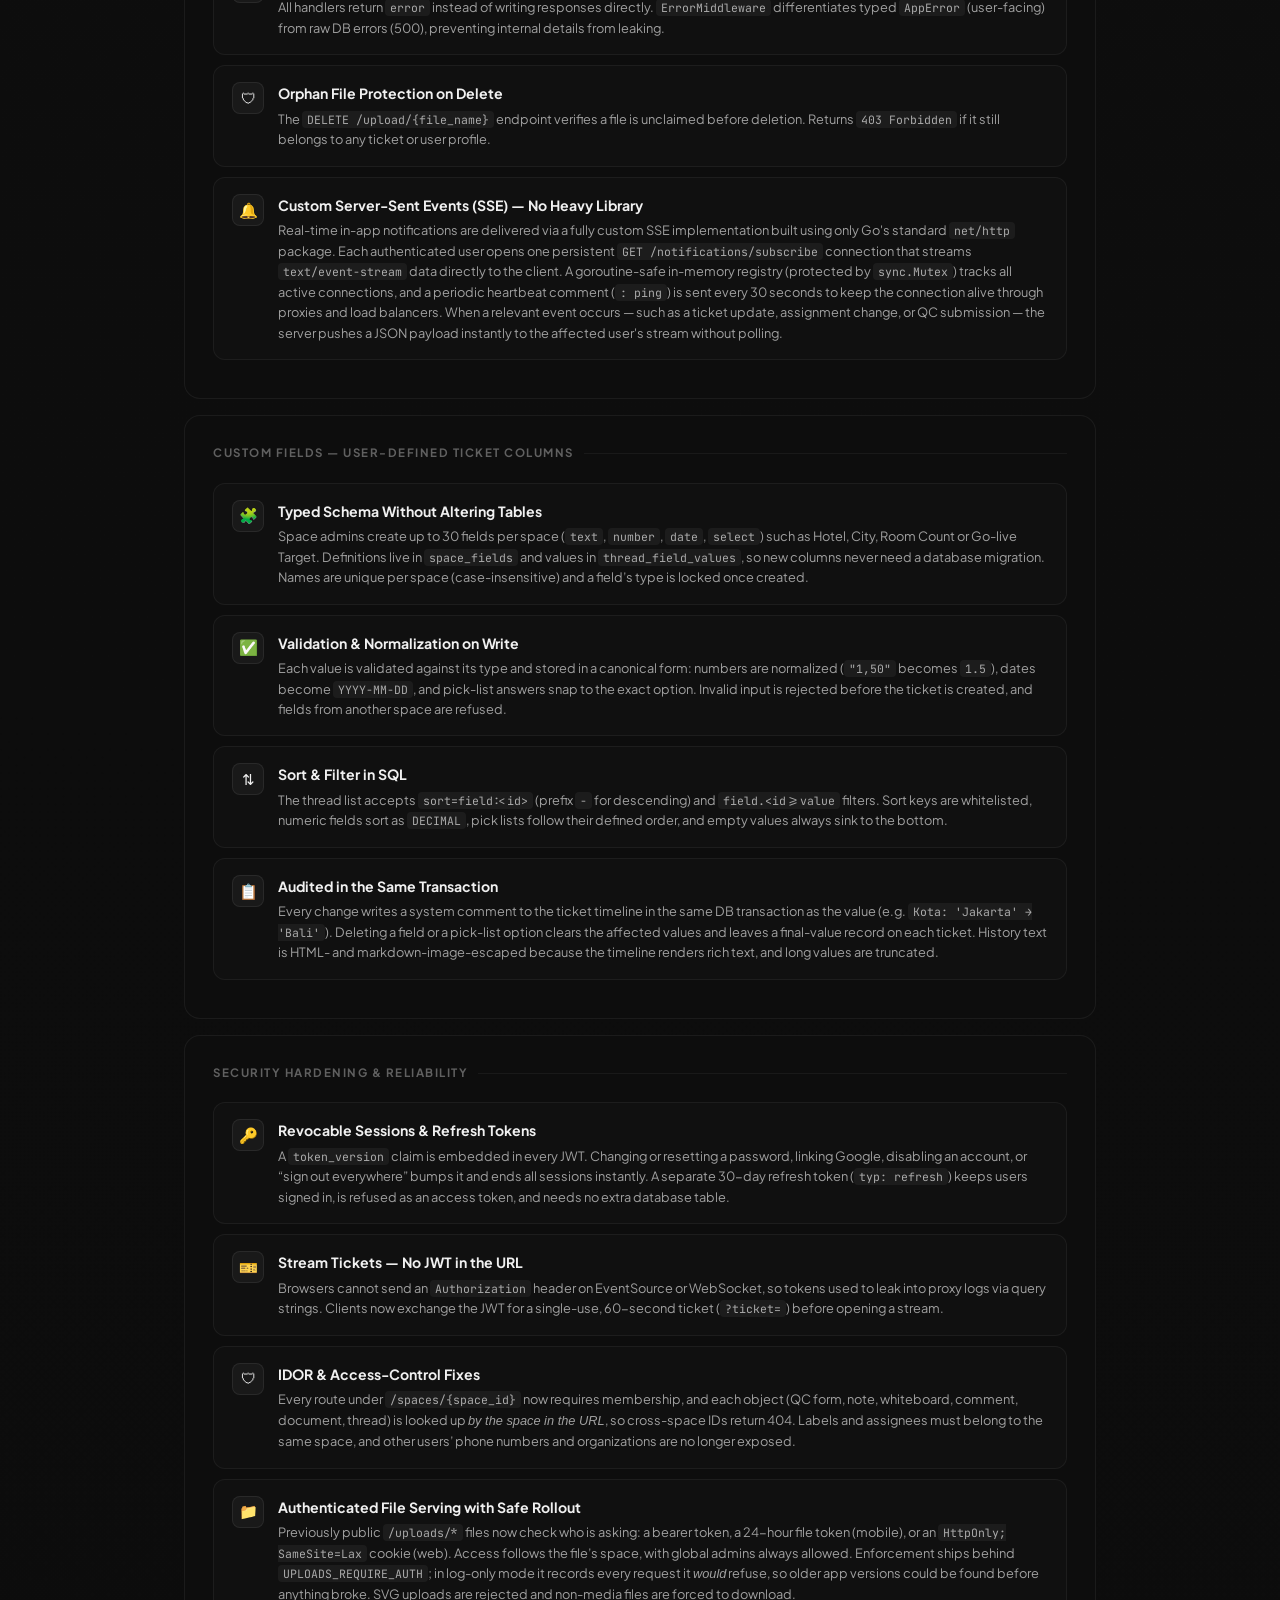
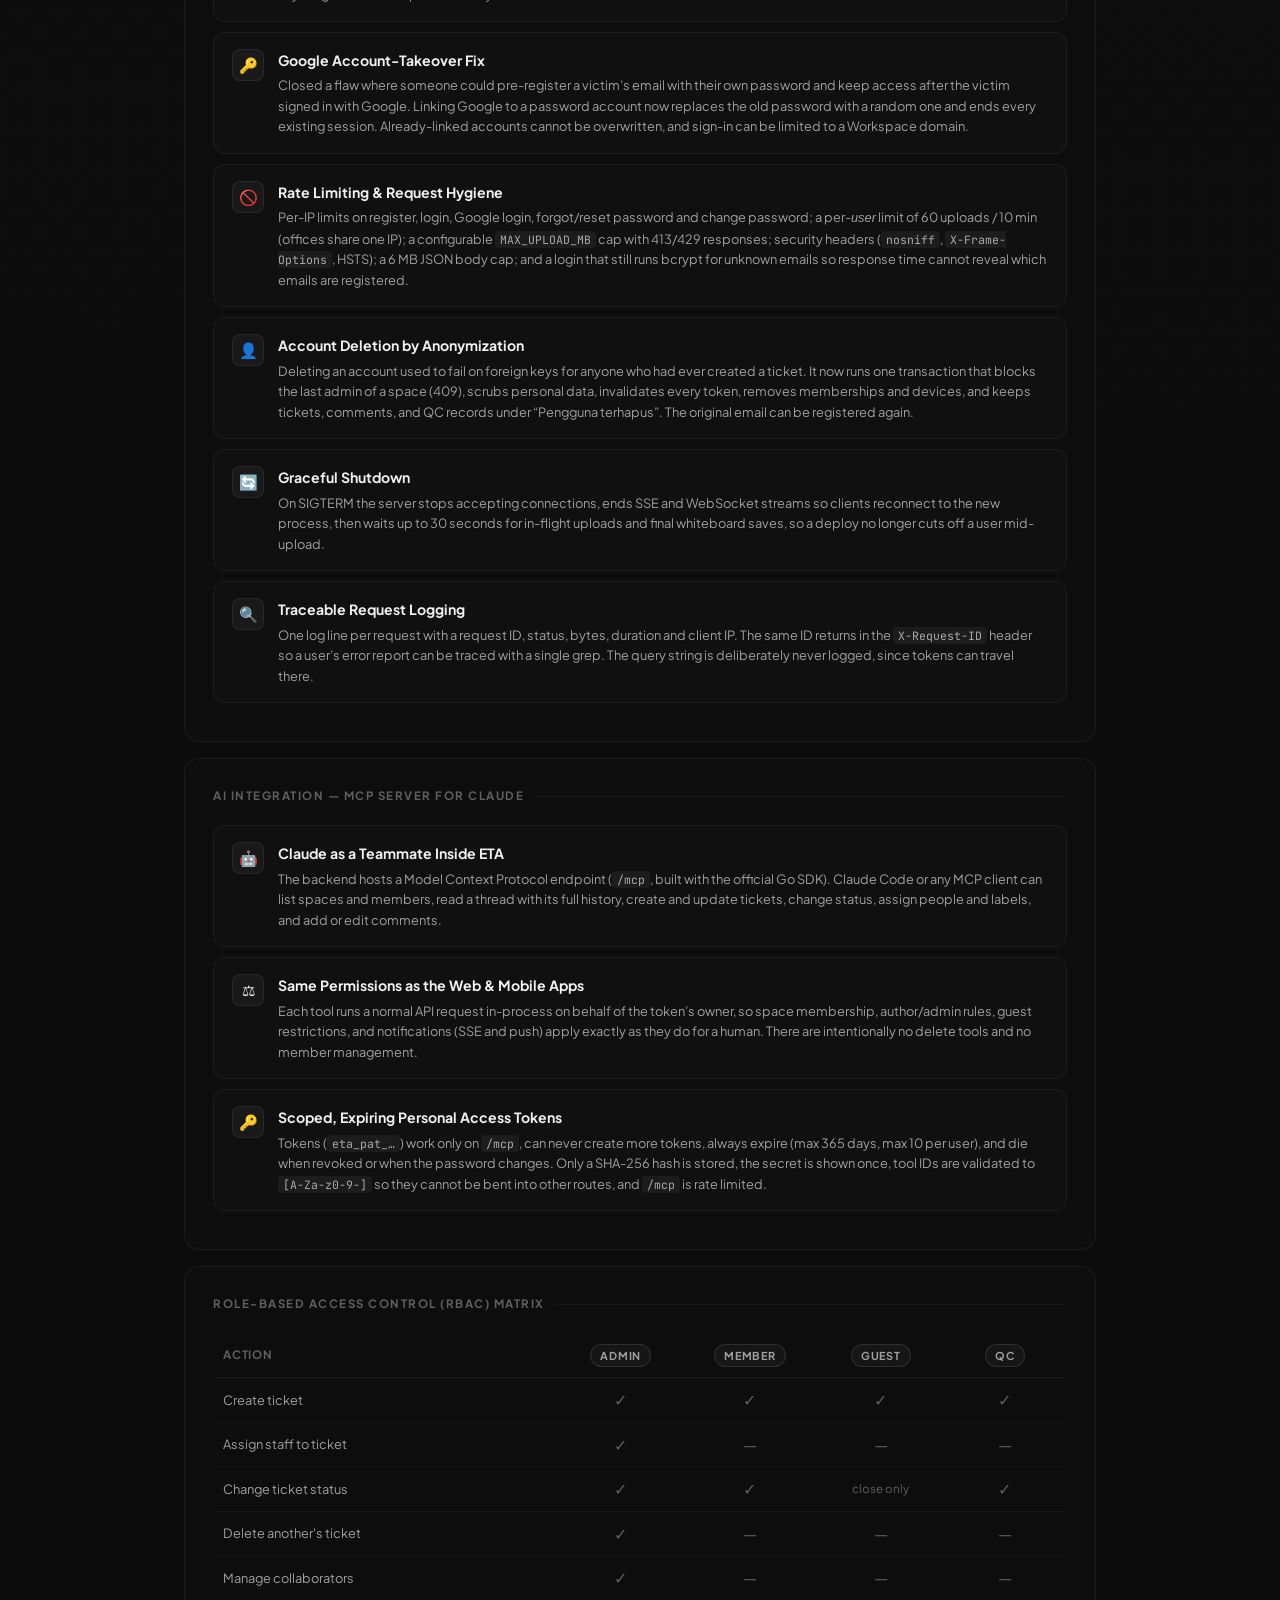
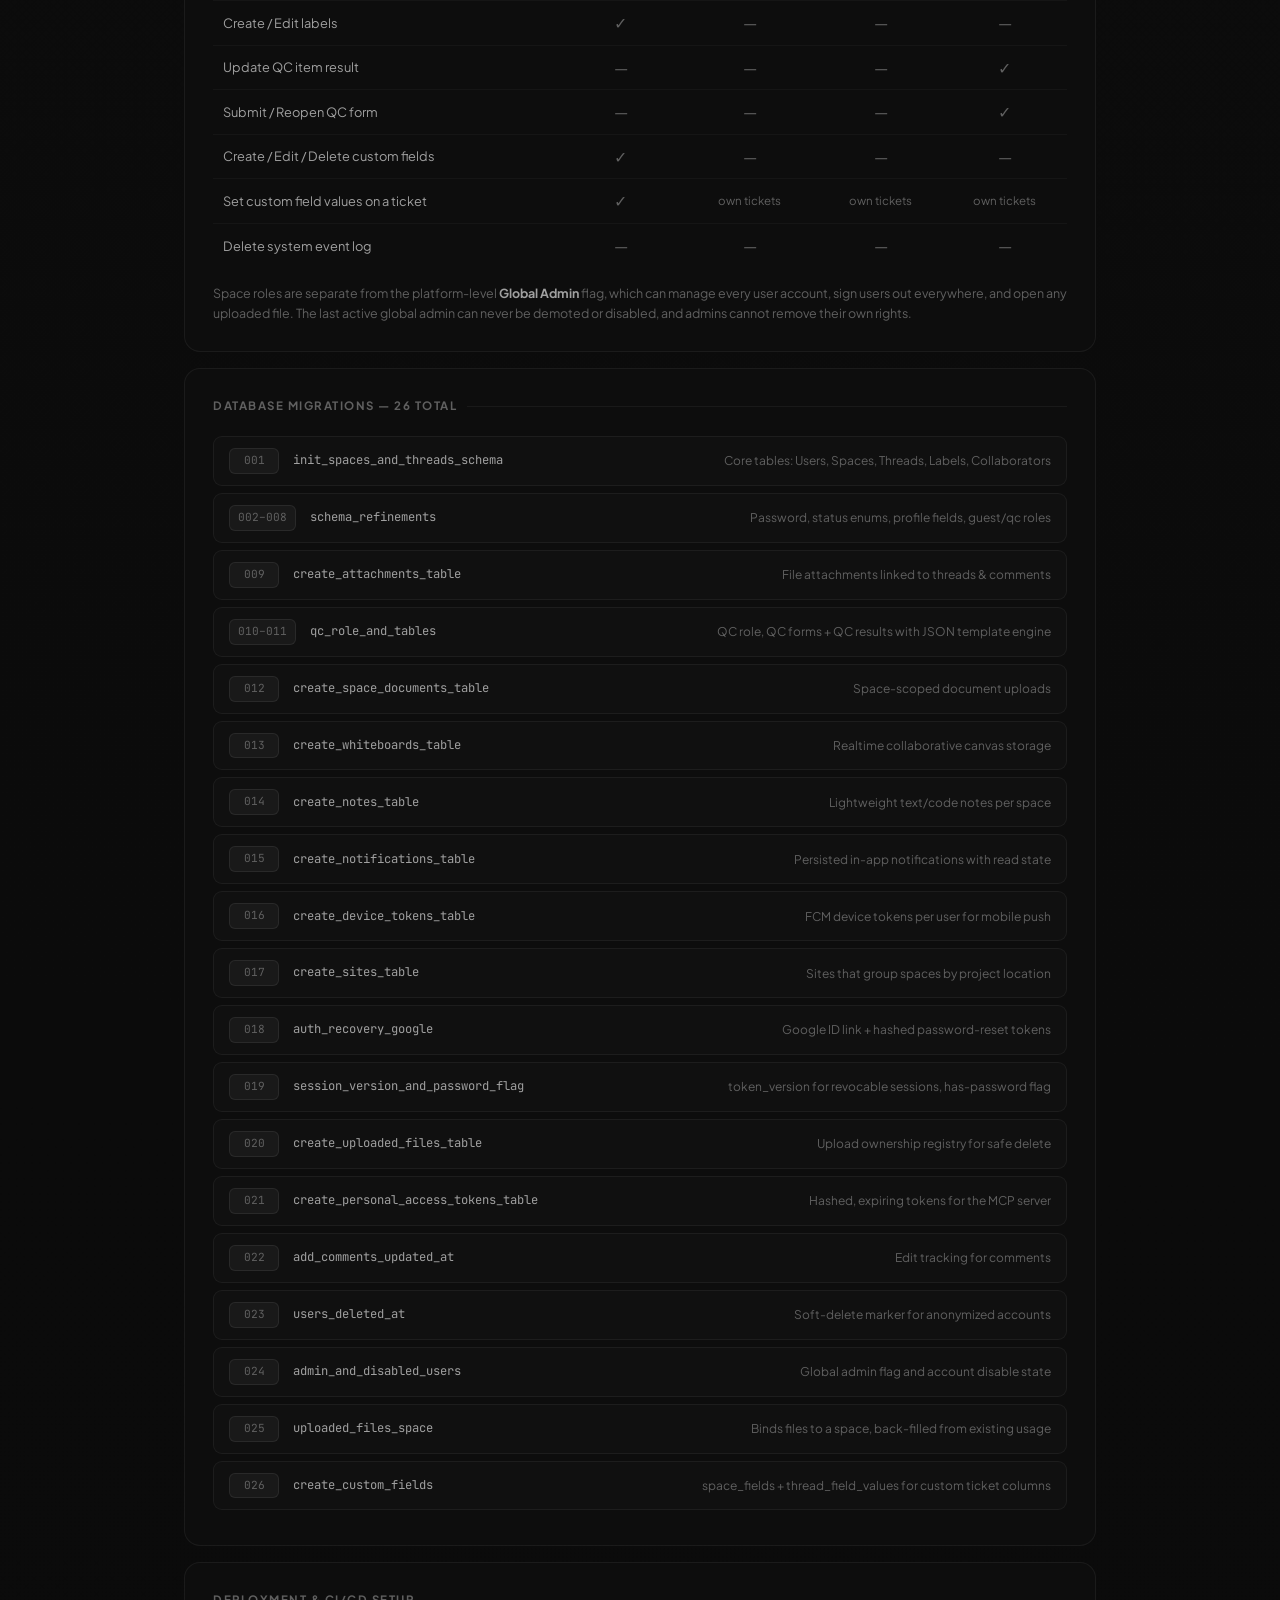
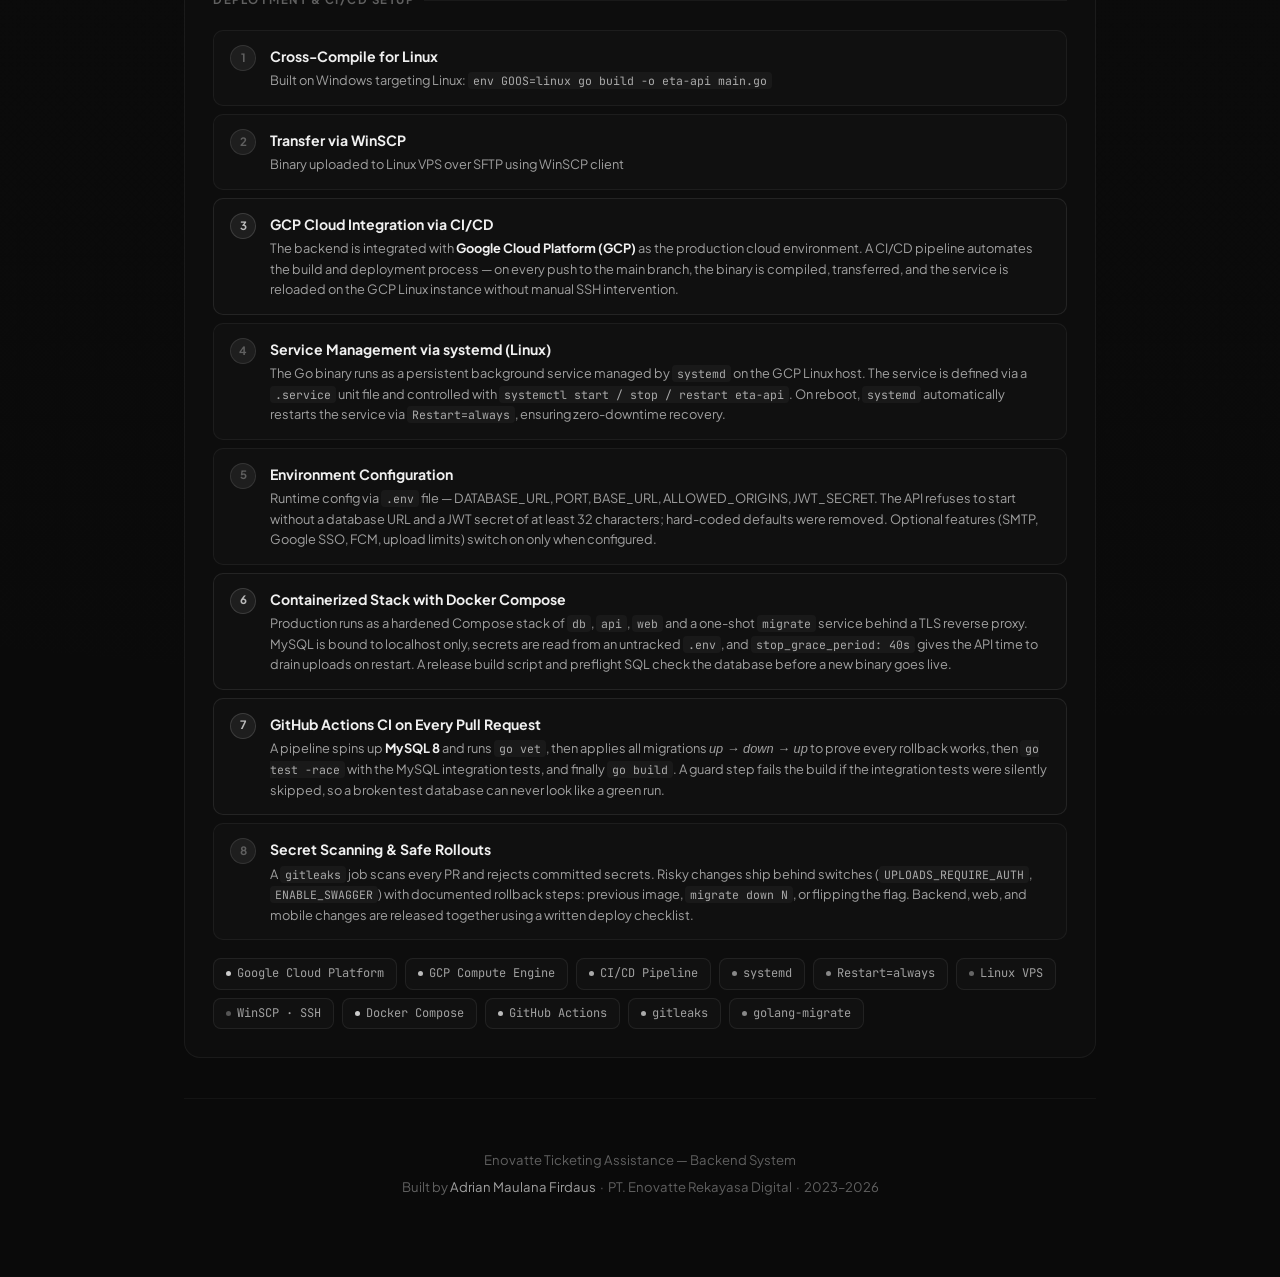
==== commit aafc43f0: "feat: update ETA Backend page with custom fields, security hardening, MCP and CI Co-Authored-By: Cla" ====
--- a/eta-backend.html
+++ b/eta-backend.html
@@ -285,7 +285,7 @@
                     <div class="eta-label">Go Language &middot; Backend Engineering</div>
                     <h1>Enovatte Ticketing<br>Assistance</h1>
                     <p class="eta-hero-sub">
-                        A centralized backend system for internal ticket management, team collaboration, and quality control &mdash; deployed live at PT. Enovatte Rekayasa Digital.
+                        A centralized backend system for internal ticket management, team collaboration, quality control, and AI-assisted workflows &mdash; deployed live at PT. Enovatte Rekayasa Digital.
                     </p>
                 </div>
                 <div class="live-pill">
@@ -298,15 +298,18 @@
                 <div class="m-item"><div class="m-label">Company</div><div class="m-val">PT. Enovatte Rekayasa Digital</div></div>
                 <div class="m-item"><div class="m-label">Timeline</div><div class="m-val">Nov 2023 &ndash; Present</div></div>
                 <div class="m-item"><div class="m-label">Database</div><div class="m-val">MySQL 8</div></div>
-                <div class="m-item"><div class="m-label">Server</div><div class="m-val">Linux VPS &middot; systemd</div></div>
+                <div class="m-item"><div class="m-label">Server</div><div class="m-val">Linux VPS &middot; Docker Compose</div></div>
             </div>
         </div>
 
         <!-- STATS -->
         <div class="eta-stats">
-            <div class="stat-box"><div class="stat-num">45+</div><div class="stat-lbl">API Endpoints</div></div>
-            <div class="stat-box"><div class="stat-num">11</div><div class="stat-lbl">Feature Modules</div></div>
-            <div class="stat-box"><div class="stat-num">14</div><div class="stat-lbl">DB Migrations</div></div>
+            <div class="stat-box"><div class="stat-num">70+</div><div class="stat-lbl">API Endpoints</div></div>
+            <div class="stat-box"><div class="stat-num">18</div><div class="stat-lbl">Feature Modules</div></div>
+            <div class="stat-box"><div class="stat-num">26</div><div class="stat-lbl">DB Migrations</div></div>
+            <div class="stat-box"><div class="stat-num">30</div><div class="stat-lbl">Go Test Files</div></div>
+            <div class="stat-box"><div class="stat-num">13</div><div class="stat-lbl">MCP Tools for Claude</div></div>
+            <div class="stat-box"><div class="stat-num">3</div><div class="stat-lbl">Clients: Web &middot; Mobile &middot; AI</div></div>
         </div>
 
         <!-- TECH STACK -->
@@ -331,6 +334,16 @@
                 <span class="t-tag"><span class="t-dot" style="background:#aaa"></span>CI/CD Pipeline</span>
                 <span class="t-tag"><span class="t-dot" style="background:#888"></span>systemd</span>
                 <span class="t-tag"><span class="t-dot" style="background:#ccc"></span>Server-Sent Events (SSE)</span>
+                <span class="t-tag"><span class="t-dot" style="background:#ccc"></span>Docker Compose</span>
+                <span class="t-tag"><span class="t-dot" style="background:#bbb"></span>GitHub Actions</span>
+                <span class="t-tag"><span class="t-dot" style="background:#bbb"></span>golang-migrate</span>
+                <span class="t-tag"><span class="t-dot" style="background:#ccc"></span>Model Context Protocol (Go SDK)</span>
+                <span class="t-tag"><span class="t-dot" style="background:#aaa"></span>Firebase Cloud Messaging</span>
+                <span class="t-tag"><span class="t-dot" style="background:#aaa"></span>Google Sign-In (ID Token)</span>
+                <span class="t-tag"><span class="t-dot" style="background:#999"></span>SMTP (SSL / STARTTLS)</span>
+                <span class="t-tag"><span class="t-dot" style="background:#999"></span>go-chi/httprate</span>
+                <span class="t-tag"><span class="t-dot" style="background:#888"></span>gitleaks</span>
+                <span class="t-tag"><span class="t-dot" style="background:#888"></span>MySQL Integration Tests</span>
             </div>
         </div>
 
@@ -351,9 +364,14 @@
                 <div class="a-num">02</div>
                 <div>
                     <div class="a-name">Middleware</div>
-                    <div class="a-desc">JWT authentication guard, centralized error handling, and request logging</div>
+                    <div class="a-desc">JWT authentication guard, space-membership enforcement, global-admin guard, protected file access, rate limiting, security headers, graceful-shutdown hooks, centralized error handling, and request-ID logging</div>
                     <div class="a-files">
                         <span class="ff">middleware/auth.go</span>
+                        <span class="ff">middleware/space_access.go</span>
+                        <span class="ff">middleware/admin.go</span>
+                        <span class="ff">middleware/upload_access.go</span>
+                        <span class="ff">middleware/security.go</span>
+                        <span class="ff">middleware/shutdown.go</span>
                         <span class="ff">middleware/error_helper.go</span>
                         <span class="ff">middleware/logger.go</span>
                     </div>
@@ -369,7 +387,7 @@
                         <span class="ff">handler/user_handler.go</span>
                         <span class="ff">handler/thread_handler.go</span>
                         <span class="ff">handler/qc_handler.go</span>
-                        <span class="ff">+ 8 more</span>
+                        <span class="ff">+ 18 more</span>
                     </div>
                 </div>
             </div>
@@ -383,7 +401,7 @@
                         <span class="ff">repository/users/</span>
                         <span class="ff">repository/threads/</span>
                         <span class="ff">repository/qc/</span>
-                        <span class="ff">+ 6 more</span>
+                        <span class="ff">+ 14 more</span>
                     </div>
                 </div>
             </div>
@@ -397,7 +415,7 @@
                         <span class="ff">entity/user.go</span>
                         <span class="ff">entity/thread.go</span>
                         <span class="ff">entity/qc.go</span>
-                        <span class="ff">+ 6 more</span>
+                        <span class="ff">+ 14 more</span>
                     </div>
                 </div>
             </div>
@@ -414,6 +432,45 @@
                     </div>
                 </div>
             </div>
+
+            <div class="a-layer">
+                <div class="a-num">07</div>
+                <div>
+                    <div class="a-name">Notification Hub (SSE + Push)</div>
+                    <div class="a-desc">One dispatcher fans every event out to the in-app SSE stream and to Firebase Cloud Messaging push for registered mobile devices</div>
+                    <div class="a-files">
+                        <span class="ff">notification/dispatcher.go</span>
+                        <span class="ff">notification/hub.go</span>
+                        <span class="ff">notification/fcm.go</span>
+                        <span class="ff">notification/push.go</span>
+                    </div>
+                </div>
+            </div>
+
+            <div class="a-layer">
+                <div class="a-num">08</div>
+                <div>
+                    <div class="a-name">MCP Server (AI Gateway)</div>
+                    <div class="a-desc">Model Context Protocol endpoint at <span class="ic">/mcp</span> that lets Claude act inside ETA through the same API and permission rules as a normal user</div>
+                    <div class="a-files">
+                        <span class="ff">mcpserver/tools.go</span>
+                        <span class="ff">mcpserver/server.go</span>
+                    </div>
+                </div>
+            </div>
+
+            <div class="a-layer">
+                <div class="a-num">09</div>
+                <div>
+                    <div class="a-name">Integrations</div>
+                    <div class="a-desc">SMTP mailer for password recovery and Google ID-token verification for single sign-on, both optional and switched on by environment config</div>
+                    <div class="a-files">
+                        <span class="ff">mailer/mailer.go</span>
+                        <span class="ff">googleauth/verifier.go</span>
+                        <span class="ff">admin_cli.go</span>
+                    </div>
+                </div>
+            </div>
         </div>
 
         <!-- MODULES -->
@@ -423,7 +480,7 @@
                 <div class="mod-box">
                     <div class="mod-icon">&#128273;</div>
                     <div class="mod-name">Auth &amp; Users</div>
-                    <div class="mod-desc">JWT-based register/login. Profile CRUD with bcrypt password hashing.</div>
+                    <div class="mod-desc">JWT register/login with 30-day refresh tokens, revocable sessions, change/reset password, and anonymizing account deletion. Profile CRUD with bcrypt hashing.</div>
                 </div>
                 <div class="mod-box">
                     <div class="mod-icon">&#127970;</div>
@@ -438,7 +495,7 @@
                 <div class="mod-box">
                     <div class="mod-icon">&#127867;</div>
                     <div class="mod-name">Threads (Ticketing)</div>
-                    <div class="mod-desc">Full ticket lifecycle: status, labels, assignees, pagination, and system event auto-logging.</div>
+                    <div class="mod-desc">Full ticket lifecycle: status, labels, assignees, due dates, server-side filters (status, assignee, label, search), multi-column sorting, pagination, and system event auto-logging.</div>
                 </div>
                 <div class="mod-box">
                     <div class="mod-icon">&#128172;</div>
@@ -475,6 +532,41 @@
                     <div class="mod-name">Notifications (SSE)</div>
                     <div class="mod-desc">Real-time in-app push notifications via Server-Sent Events &mdash; custom built without heavy libraries. One persistent HTTP connection per user delivers events instantly.</div>
                 </div>
+                <div class="mod-box">
+                    <div class="mod-icon">&#128241;</div>
+                    <div class="mod-name">Mobile Push (FCM)</div>
+                    <div class="mod-desc">Device-token registry and Firebase Cloud Messaging delivery, so the Android app is notified even when it is closed.</div>
+                </div>
+                <div class="mod-box">
+                    <div class="mod-icon">&#129513;</div>
+                    <div class="mod-name">Custom Fields</div>
+                    <div class="mod-desc">Space admins define their own ticket columns (text, number, date, pick list). Values are validated, sortable, filterable, and audited in the ticket timeline.</div>
+                </div>
+                <div class="mod-box">
+                    <div class="mod-icon">&#128081;</div>
+                    <div class="mod-name">Global Admin</div>
+                    <div class="mod-desc">Platform-wide admins manage every account: edit, promote, disable, reset password, force sign-out. Bootstrapped with an <span class="ic">eta-api create-admin</span> CLI command.</div>
+                </div>
+                <div class="mod-box">
+                    <div class="mod-icon">&#128274;</div>
+                    <div class="mod-name">Protected File Access</div>
+                    <div class="mod-desc">Uploads are served only to members of the owning space, via bearer token, short-lived file token, or HttpOnly cookie. Rolled out behind a safe log-only switch.</div>
+                </div>
+                <div class="mod-box">
+                    <div class="mod-icon">&#9993;</div>
+                    <div class="mod-name">Password Recovery &amp; Google SSO</div>
+                    <div class="mod-desc">Emailed one-time reset links (hashed, 30-minute expiry) and Google Sign-In with domain allow-listing and account-takeover protection.</div>
+                </div>
+                <div class="mod-box">
+                    <div class="mod-icon">&#129302;</div>
+                    <div class="mod-name">MCP Server (Claude)</div>
+                    <div class="mod-desc">13 tools let Claude read and manage spaces, threads, and comments with personal access tokens and the same permissions as the user.</div>
+                </div>
+                <div class="mod-box">
+                    <div class="mod-icon">&#127976;</div>
+                    <div class="mod-name">Sites</div>
+                    <div class="mod-desc">Groups spaces by project location (e.g. a hotel) so each project keeps its own tickets, QC, documents, notes, and whiteboards.</div>
+                </div>
             </div>
         </div>
 
@@ -531,6 +623,61 @@
                 <span class="meth m-g" style="color:#ddd;border-color:rgba(230,230,230,0.25);background:rgba(230,230,230,0.05)">SSE</span>
                 <span class="ep-path">/notifications/subscribe</span>
                 <span class="ep-note">Realtime push &middot; no library</span>
+            </div>
+            <div class="ep-row">
+                <span class="meth m-g">GET</span>
+                <span class="ep-path">/spaces/<em>{space_id}</em>/threads?status=&amp;assignee=&amp;label=&amp;q=&amp;sort=</span>
+                <span class="ep-note">Server-side filter &amp; sort</span>
+            </div>
+            <div class="ep-row">
+                <span class="meth m-p">POST</span>
+                <span class="ep-path">/refresh</span>
+                <span class="ep-note">30-day refresh token</span>
+            </div>
+            <div class="ep-row">
+                <span class="meth m-p">POST</span>
+                <span class="ep-path">/stream-tickets</span>
+                <span class="ep-note">One-time 60s ticket for SSE / WS</span>
+            </div>
+            <div class="ep-row">
+                <span class="meth m-p">POST</span>
+                <span class="ep-path">/login/google &amp; /forgot-password &amp; /reset-password</span>
+                <span class="ep-note">SSO &amp; recovery</span>
+            </div>
+            <div class="ep-row">
+                <span class="meth m-u">PUT</span>
+                <span class="ep-path">/spaces/<em>{space_id}</em>/threads/<em>{thread_id}</em>/fields</span>
+                <span class="ep-note">Set custom field values</span>
+            </div>
+            <div class="ep-row">
+                <span class="meth m-p">POST</span>
+                <span class="ep-path">/spaces/<em>{space_id}</em>/fields</span>
+                <span class="ep-note">Define custom field</span>
+            </div>
+            <div class="ep-row">
+                <span class="meth m-pa">PATCH</span>
+                <span class="ep-path">/admin/users/<em>{user_id}</em></span>
+                <span class="ep-note">Global admin only</span>
+            </div>
+            <div class="ep-row">
+                <span class="meth m-p">POST</span>
+                <span class="ep-path">/file-token</span>
+                <span class="ep-note">Protected uploads access</span>
+            </div>
+            <div class="ep-row">
+                <span class="meth m-p">POST</span>
+                <span class="ep-path">/devices</span>
+                <span class="ep-note">Register FCM push token</span>
+            </div>
+            <div class="ep-row">
+                <span class="meth m-p">POST</span>
+                <span class="ep-path">/access-tokens</span>
+                <span class="ep-note">Personal token for MCP</span>
+            </div>
+            <div class="ep-row">
+                <span class="meth m-w">MCP</span>
+                <span class="ep-path">/mcp</span>
+                <span class="ep-note">Claude tool endpoint</span>
             </div>
         </div>
 
@@ -650,6 +797,149 @@
                         When a relevant event occurs &mdash; such as a ticket update, assignment change, or QC submission &mdash; the server pushes a JSON payload
                         instantly to the affected user's stream without polling.
                     </div>
+                </div>
+            </div>
+        </div>
+
+        <!-- CUSTOM FIELDS -->
+        <div class="e-card">
+            <div class="sec-hd">Custom Fields &mdash; User-Defined Ticket Columns</div>
+
+            <div class="hi-box">
+                <div class="hi-ic">&#129513;</div>
+                <div>
+                    <div class="hi-title">Typed Schema Without Altering Tables</div>
+                    <div class="hi-desc">Space admins create up to 30 fields per space (<code>text</code>, <code>number</code>, <code>date</code>, <code>select</code>) such as Hotel, City, Room Count or Go-live Target. Definitions live in <code>space_fields</code> and values in <code>thread_field_values</code>, so new columns never need a database migration. Names are unique per space (case-insensitive) and a field&rsquo;s type is locked once created.</div>
+                </div>
+            </div>
+
+            <div class="hi-box">
+                <div class="hi-ic">&#9989;</div>
+                <div>
+                    <div class="hi-title">Validation &amp; Normalization on Write</div>
+                    <div class="hi-desc">Each value is validated against its type and stored in a canonical form: numbers are normalized (<code>"1,50"</code> becomes <code>1.5</code>), dates become <code>YYYY-MM-DD</code>, and pick-list answers snap to the exact option. Invalid input is rejected before the ticket is created, and fields from another space are refused.</div>
+                </div>
+            </div>
+
+            <div class="hi-box">
+                <div class="hi-ic">&#8645;</div>
+                <div>
+                    <div class="hi-title">Sort &amp; Filter in SQL</div>
+                    <div class="hi-desc">The thread list accepts <code>sort=field:&lt;id&gt;</code> (prefix <code>-</code> for descending) and <code>field.&lt;id&gt;=value</code> filters. Sort keys are whitelisted, numeric fields sort as <code>DECIMAL</code>, pick lists follow their defined order, and empty values always sink to the bottom.</div>
+                </div>
+            </div>
+
+            <div class="hi-box">
+                <div class="hi-ic">&#128203;</div>
+                <div>
+                    <div class="hi-title">Audited in the Same Transaction</div>
+                    <div class="hi-desc">Every change writes a system comment to the ticket timeline in the same DB transaction as the value (e.g. <code>Kota: 'Jakarta' &rarr; 'Bali'</code>). Deleting a field or a pick-list option clears the affected values and leaves a final-value record on each ticket. History text is HTML- and markdown-image-escaped because the timeline renders rich text, and long values are truncated.</div>
+                </div>
+            </div>
+        </div>
+
+        <!-- SECURITY & RELIABILITY -->
+        <div class="e-card">
+            <div class="sec-hd">Security Hardening &amp; Reliability</div>
+
+            <div class="hi-box">
+                <div class="hi-ic">&#128273;</div>
+                <div>
+                    <div class="hi-title">Revocable Sessions &amp; Refresh Tokens</div>
+                    <div class="hi-desc">A <code>token_version</code> claim is embedded in every JWT. Changing or resetting a password, linking Google, disabling an account, or &ldquo;sign out everywhere&rdquo; bumps it and ends all sessions instantly. A separate 30-day refresh token (<code>typ: refresh</code>) keeps users signed in, is refused as an access token, and needs no extra database table.</div>
+                </div>
+            </div>
+
+            <div class="hi-box">
+                <div class="hi-ic">&#127915;</div>
+                <div>
+                    <div class="hi-title">Stream Tickets &mdash; No JWT in the URL</div>
+                    <div class="hi-desc">Browsers cannot send an <code>Authorization</code> header on EventSource or WebSocket, so tokens used to leak into proxy logs via query strings. Clients now exchange the JWT for a single-use, 60-second ticket (<code>?ticket=</code>) before opening a stream.</div>
+                </div>
+            </div>
+
+            <div class="hi-box">
+                <div class="hi-ic">&#128737;</div>
+                <div>
+                    <div class="hi-title">IDOR &amp; Access-Control Fixes</div>
+                    <div class="hi-desc">Every route under <code>/spaces/{space_id}</code> now requires membership, and each object (QC form, note, whiteboard, comment, document, thread) is looked up <em>by the space in the URL</em>, so cross-space IDs return 404. Labels and assignees must belong to the same space, and other users&rsquo; phone numbers and organizations are no longer exposed.</div>
+                </div>
+            </div>
+
+            <div class="hi-box">
+                <div class="hi-ic">&#128193;</div>
+                <div>
+                    <div class="hi-title">Authenticated File Serving with Safe Rollout</div>
+                    <div class="hi-desc">Previously public <code>/uploads/*</code> files now check who is asking: a bearer token, a 24-hour file token (mobile), or an <code>HttpOnly; SameSite=Lax</code> cookie (web). Access follows the file&rsquo;s space, with global admins always allowed. Enforcement ships behind <code>UPLOADS_REQUIRE_AUTH</code>; in log-only mode it records every request it <em>would</em> refuse, so older app versions could be found before anything broke. SVG uploads are rejected and non-media files are forced to download.</div>
+                </div>
+            </div>
+
+            <div class="hi-box">
+                <div class="hi-ic">&#128273;</div>
+                <div>
+                    <div class="hi-title">Google Account-Takeover Fix</div>
+                    <div class="hi-desc">Closed a flaw where someone could pre-register a victim&rsquo;s email with their own password and keep access after the victim signed in with Google. Linking Google to a password account now replaces the old password with a random one and ends every existing session. Already-linked accounts cannot be overwritten, and sign-in can be limited to a Workspace domain.</div>
+                </div>
+            </div>
+
+            <div class="hi-box">
+                <div class="hi-ic">&#128683;</div>
+                <div>
+                    <div class="hi-title">Rate Limiting &amp; Request Hygiene</div>
+                    <div class="hi-desc">Per-IP limits on register, login, Google login, forgot/reset password and change password; a per-<em>user</em> limit of 60 uploads / 10 min (offices share one IP); a configurable <code>MAX_UPLOAD_MB</code> cap with 413/429 responses; security headers (<code>nosniff</code>, <code>X-Frame-Options</code>, HSTS); a 6 MB JSON body cap; and a login that still runs bcrypt for unknown emails so response time cannot reveal which emails are registered.</div>
+                </div>
+            </div>
+
+            <div class="hi-box">
+                <div class="hi-ic">&#128100;</div>
+                <div>
+                    <div class="hi-title">Account Deletion by Anonymization</div>
+                    <div class="hi-desc">Deleting an account used to fail on foreign keys for anyone who had ever created a ticket. It now runs one transaction that blocks the last admin of a space (409), scrubs personal data, invalidates every token, removes memberships and devices, and keeps tickets, comments, and QC records under &ldquo;Pengguna terhapus&rdquo;. The original email can be registered again.</div>
+                </div>
+            </div>
+
+            <div class="hi-box">
+                <div class="hi-ic">&#128260;</div>
+                <div>
+                    <div class="hi-title">Graceful Shutdown</div>
+                    <div class="hi-desc">On SIGTERM the server stops accepting connections, ends SSE and WebSocket streams so clients reconnect to the new process, then waits up to 30 seconds for in-flight uploads and final whiteboard saves, so a deploy no longer cuts off a user mid-upload.</div>
+                </div>
+            </div>
+
+            <div class="hi-box">
+                <div class="hi-ic">&#128269;</div>
+                <div>
+                    <div class="hi-title">Traceable Request Logging</div>
+                    <div class="hi-desc">One log line per request with a request ID, status, bytes, duration and client IP. The same ID returns in the <code>X-Request-ID</code> header so a user&rsquo;s error report can be traced with a single grep. The query string is deliberately never logged, since tokens can travel there.</div>
+                </div>
+            </div>
+        </div>
+
+        <!-- MCP -->
+        <div class="e-card">
+            <div class="sec-hd">AI Integration &mdash; MCP Server for Claude</div>
+
+            <div class="hi-box">
+                <div class="hi-ic">&#129302;</div>
+                <div>
+                    <div class="hi-title">Claude as a Teammate Inside ETA</div>
+                    <div class="hi-desc">The backend hosts a Model Context Protocol endpoint (<code>/mcp</code>, built with the official Go SDK). Claude Code or any MCP client can list spaces and members, read a thread with its full history, create and update tickets, change status, assign people and labels, and add or edit comments.</div>
+                </div>
+            </div>
+
+            <div class="hi-box">
+                <div class="hi-ic">&#9878;</div>
+                <div>
+                    <div class="hi-title">Same Permissions as the Web &amp; Mobile Apps</div>
+                    <div class="hi-desc">Each tool runs a normal API request in-process on behalf of the token&rsquo;s owner, so space membership, author/admin rules, guest restrictions, and notifications (SSE and push) apply exactly as they do for a human. There are intentionally no delete tools and no member management.</div>
+                </div>
+            </div>
+
+            <div class="hi-box">
+                <div class="hi-ic">&#128273;</div>
+                <div>
+                    <div class="hi-title">Scoped, Expiring Personal Access Tokens</div>
+                    <div class="hi-desc">Tokens (<code>eta_pat_&hellip;</code>) work only on <code>/mcp</code>, can never create more tokens, always expire (max 365 days, max 10 per user), and die when revoked or when the password changes. Only a SHA-256 hash is stored, the secret is shown once, tool IDs are validated to <code>[A-Za-z0-9-]</code> so they cannot be bent into other routes, and <code>/mcp</code> is rate limited.</div>
                 </div>
             </div>
         </div>
@@ -677,22 +967,39 @@
                         <tr><td>Create / Edit labels</td><td class="ry">&#10003;</td><td class="rn">&mdash;</td><td class="rn">&mdash;</td><td class="rn">&mdash;</td></tr>
                         <tr><td>Update QC item result</td><td class="rn">&mdash;</td><td class="rn">&mdash;</td><td class="rn">&mdash;</td><td class="ry">&#10003;</td></tr>
                         <tr><td>Submit / Reopen QC form</td><td class="rn">&mdash;</td><td class="rn">&mdash;</td><td class="rn">&mdash;</td><td class="ry">&#10003;</td></tr>
+                        <tr><td>Create / Edit / Delete custom fields</td><td class="ry">&#10003;</td><td class="rn">&mdash;</td><td class="rn">&mdash;</td><td class="rn">&mdash;</td></tr>
+                        <tr><td>Set custom field values on a ticket</td><td class="ry">&#10003;</td><td class="rs">own tickets</td><td class="rs">own tickets</td><td class="rs">own tickets</td></tr>
                         <tr><td>Delete system event log</td><td class="rn">&mdash;</td><td class="rn">&mdash;</td><td class="rn">&mdash;</td><td class="rn">&mdash;</td></tr>
                     </tbody>
                 </table>
             </div>
+            <p style="font-size:0.78rem;color:var(--text-muted);margin-top:16px;line-height:1.6">
+                Space roles are separate from the platform-level <strong style="color:var(--text-secondary)">Global Admin</strong> flag, which can manage every user account, sign users out everywhere, and open any uploaded file. The last active global admin can never be demoted or disabled, and admins cannot remove their own rights.
+            </p>
         </div>
 
         <!-- MIGRATIONS -->
         <div class="e-card">
-            <div class="sec-hd">Database Migrations &mdash; 14 Total</div>
+            <div class="sec-hd">Database Migrations &mdash; 26 Total</div>
             <div class="mig-row"><div class="mig-n">001</div><div class="mig-name">init_spaces_and_threads_schema</div><div class="mig-desc">Core tables: Users, Spaces, Threads, Labels, Collaborators</div></div>
             <div class="mig-row"><div class="mig-n">002&ndash;008</div><div class="mig-name">schema_refinements</div><div class="mig-desc">Password, status enums, profile fields, guest/qc roles</div></div>
             <div class="mig-row"><div class="mig-n">009</div><div class="mig-name">create_attachments_table</div><div class="mig-desc">File attachments linked to threads &amp; comments</div></div>
-            <div class="mig-row"><div class="mig-n">011</div><div class="mig-name">create_qc_tables</div><div class="mig-desc">QC forms + QC results with JSON template engine</div></div>
+            <div class="mig-row"><div class="mig-n">010&ndash;011</div><div class="mig-name">qc_role_and_tables</div><div class="mig-desc">QC role, QC forms + QC results with JSON template engine</div></div>
             <div class="mig-row"><div class="mig-n">012</div><div class="mig-name">create_space_documents_table</div><div class="mig-desc">Space-scoped document uploads</div></div>
             <div class="mig-row"><div class="mig-n">013</div><div class="mig-name">create_whiteboards_table</div><div class="mig-desc">Realtime collaborative canvas storage</div></div>
             <div class="mig-row"><div class="mig-n">014</div><div class="mig-name">create_notes_table</div><div class="mig-desc">Lightweight text/code notes per space</div></div>
+            <div class="mig-row"><div class="mig-n">015</div><div class="mig-name">create_notifications_table</div><div class="mig-desc">Persisted in-app notifications with read state</div></div>
+            <div class="mig-row"><div class="mig-n">016</div><div class="mig-name">create_device_tokens_table</div><div class="mig-desc">FCM device tokens per user for mobile push</div></div>
+            <div class="mig-row"><div class="mig-n">017</div><div class="mig-name">create_sites_table</div><div class="mig-desc">Sites that group spaces by project location</div></div>
+            <div class="mig-row"><div class="mig-n">018</div><div class="mig-name">auth_recovery_google</div><div class="mig-desc">Google ID link + hashed password-reset tokens</div></div>
+            <div class="mig-row"><div class="mig-n">019</div><div class="mig-name">session_version_and_password_flag</div><div class="mig-desc">token_version for revocable sessions, has-password flag</div></div>
+            <div class="mig-row"><div class="mig-n">020</div><div class="mig-name">create_uploaded_files_table</div><div class="mig-desc">Upload ownership registry for safe delete</div></div>
+            <div class="mig-row"><div class="mig-n">021</div><div class="mig-name">create_personal_access_tokens_table</div><div class="mig-desc">Hashed, expiring tokens for the MCP server</div></div>
+            <div class="mig-row"><div class="mig-n">022</div><div class="mig-name">add_comments_updated_at</div><div class="mig-desc">Edit tracking for comments</div></div>
+            <div class="mig-row"><div class="mig-n">023</div><div class="mig-name">users_deleted_at</div><div class="mig-desc">Soft-delete marker for anonymized accounts</div></div>
+            <div class="mig-row"><div class="mig-n">024</div><div class="mig-name">admin_and_disabled_users</div><div class="mig-desc">Global admin flag and account disable state</div></div>
+            <div class="mig-row"><div class="mig-n">025</div><div class="mig-name">uploaded_files_space</div><div class="mig-desc">Binds files to a space, back-filled from existing usage</div></div>
+            <div class="mig-row"><div class="mig-n">026</div><div class="mig-name">create_custom_fields</div><div class="mig-desc">space_fields + thread_field_values for custom ticket columns</div></div>
         </div>
 
         <!-- DEPLOYMENT -->
@@ -745,7 +1052,43 @@
                 <div class="dep-num">5</div>
                 <div>
                     <div class="dep-title">Environment Configuration</div>
-                    <div class="dep-desc">Runtime config via <code>.env</code> file &mdash; DATABASE_URL, PORT, BASE_URL, ALLOWED_ORIGINS, JWT_SECRET</div>
+                    <div class="dep-desc">Runtime config via <code>.env</code> file &mdash; DATABASE_URL, PORT, BASE_URL, ALLOWED_ORIGINS, JWT_SECRET. The API refuses to start without a database URL and a JWT secret of at least 32 characters; hard-coded defaults were removed. Optional features (SMTP, Google SSO, FCM, upload limits) switch on only when configured.</div>
+                </div>
+            </div>
+
+            <div class="dep-row" style="border-color:rgba(200,200,200,0.1)">
+                <div class="dep-num" style="border-color:rgba(200,200,200,0.18);color:#bbb">6</div>
+                <div>
+                    <div class="dep-title">Containerized Stack with Docker Compose</div>
+                    <div class="dep-desc">
+                        Production runs as a hardened Compose stack of <code>db</code>, <code>api</code>, <code>web</code> and a one-shot <code>migrate</code> service behind a TLS reverse proxy.
+                        MySQL is bound to localhost only, secrets are read from an untracked <code>.env</code>, and <code>stop_grace_period: 40s</code> gives the API time to drain uploads on restart.
+                        A release build script and preflight SQL check the database before a new binary goes live.
+                    </div>
+                </div>
+            </div>
+
+            <div class="dep-row" style="border-color:rgba(200,200,200,0.1)">
+                <div class="dep-num" style="border-color:rgba(200,200,200,0.18);color:#bbb">7</div>
+                <div>
+                    <div class="dep-title">GitHub Actions CI on Every Pull Request</div>
+                    <div class="dep-desc">
+                        A pipeline spins up <strong style="color:var(--text-primary)">MySQL 8</strong> and runs <code>go vet</code>, then applies all migrations <em>up &rarr; down &rarr; up</em> to prove every rollback works,
+                        then <code>go test -race</code> with the MySQL integration tests, and finally <code>go build</code>.
+                        A guard step fails the build if the integration tests were silently skipped, so a broken test database can never look like a green run.
+                    </div>
+                </div>
+            </div>
+
+            <div class="dep-row">
+                <div class="dep-num">8</div>
+                <div>
+                    <div class="dep-title">Secret Scanning &amp; Safe Rollouts</div>
+                    <div class="dep-desc">
+                        A <code>gitleaks</code> job scans every PR and rejects committed secrets. Risky changes ship behind switches
+                        (<code>UPLOADS_REQUIRE_AUTH</code>, <code>ENABLE_SWAGGER</code>) with documented rollback steps: previous image, <code>migrate down N</code>, or flipping the flag.
+                        Backend, web, and mobile changes are released together using a written deploy checklist.
+                    </div>
                 </div>
             </div>
 
@@ -758,6 +1101,10 @@
                 <span class="t-tag"><span class="t-dot" style="background:#888"></span>Restart=always</span>
                 <span class="t-tag"><span class="t-dot" style="background:#666"></span>Linux VPS</span>
                 <span class="t-tag"><span class="t-dot" style="background:#555"></span>WinSCP &middot; SSH</span>
+                <span class="t-tag"><span class="t-dot" style="background:#ccc"></span>Docker Compose</span>
+                <span class="t-tag"><span class="t-dot" style="background:#bbb"></span>GitHub Actions</span>
+                <span class="t-tag"><span class="t-dot" style="background:#aaa"></span>gitleaks</span>
+                <span class="t-tag"><span class="t-dot" style="background:#888"></span>golang-migrate</span>
             </div>
         </div>
 
